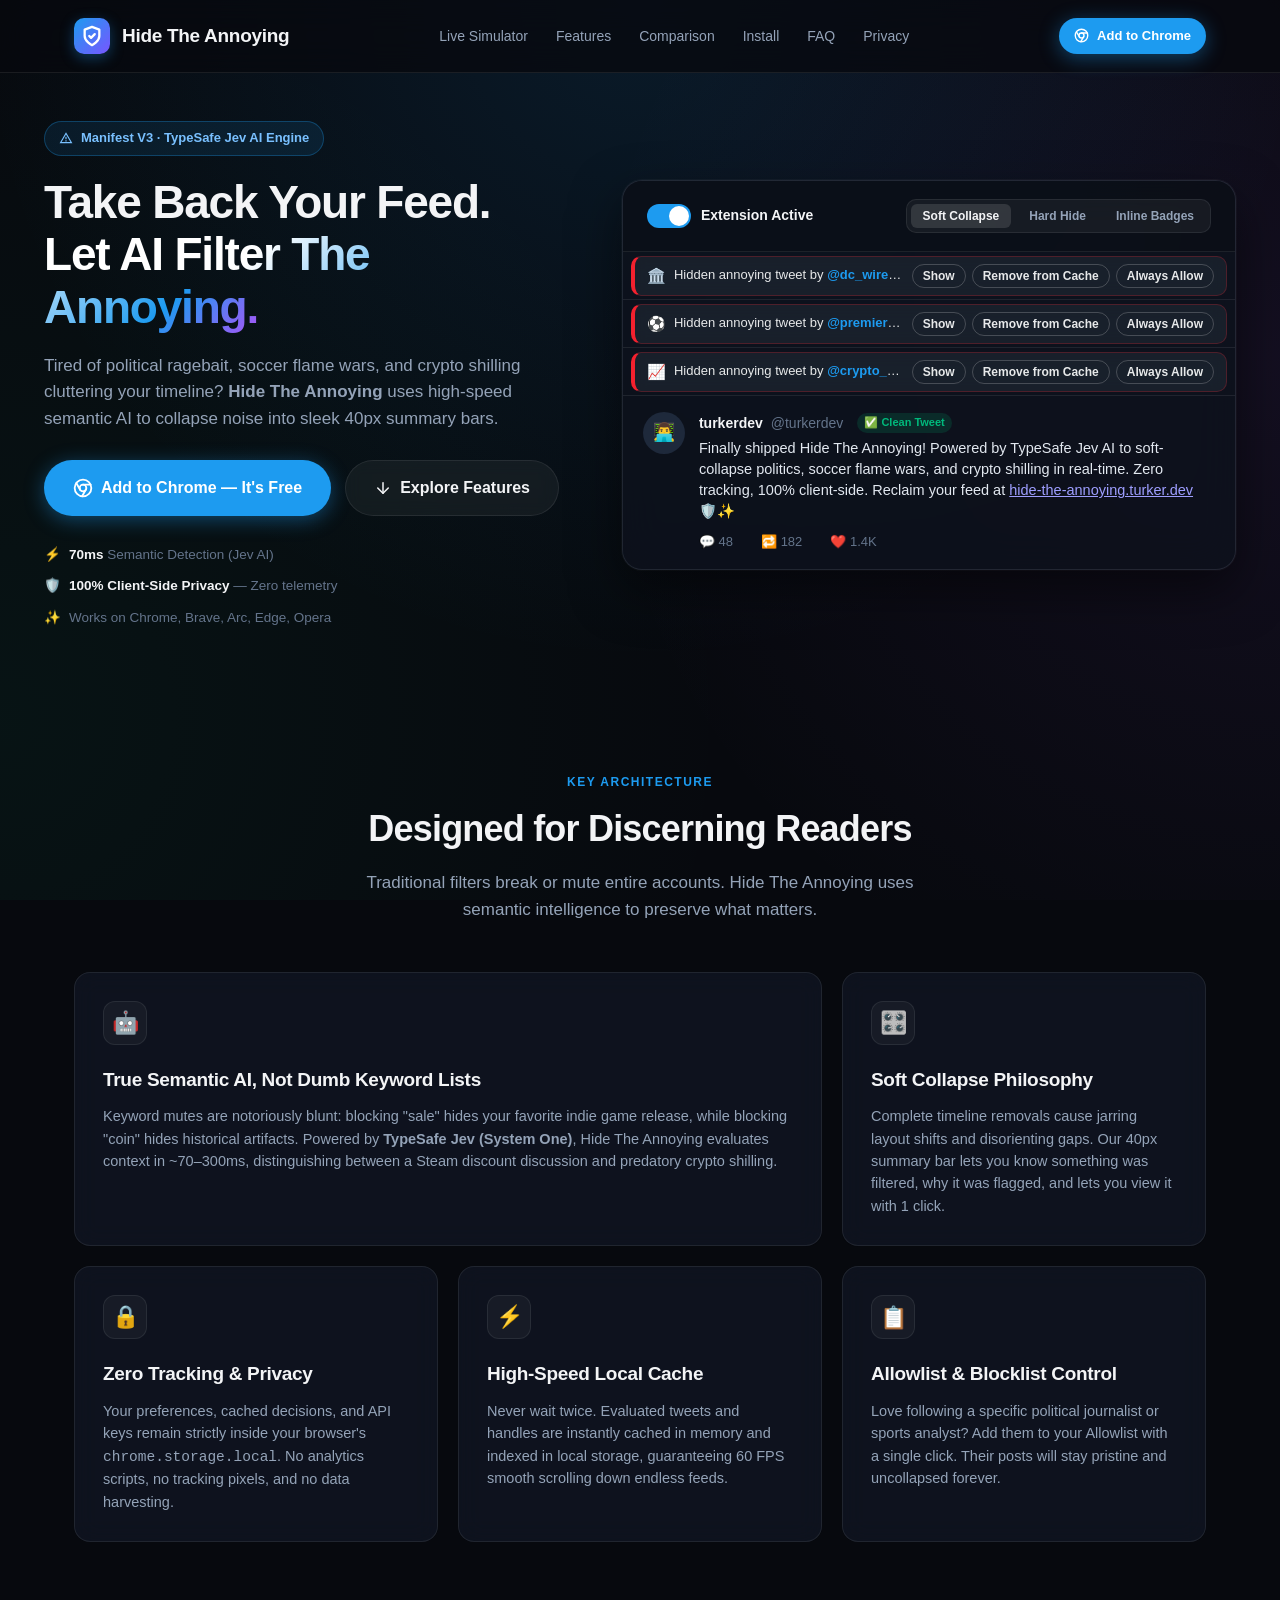
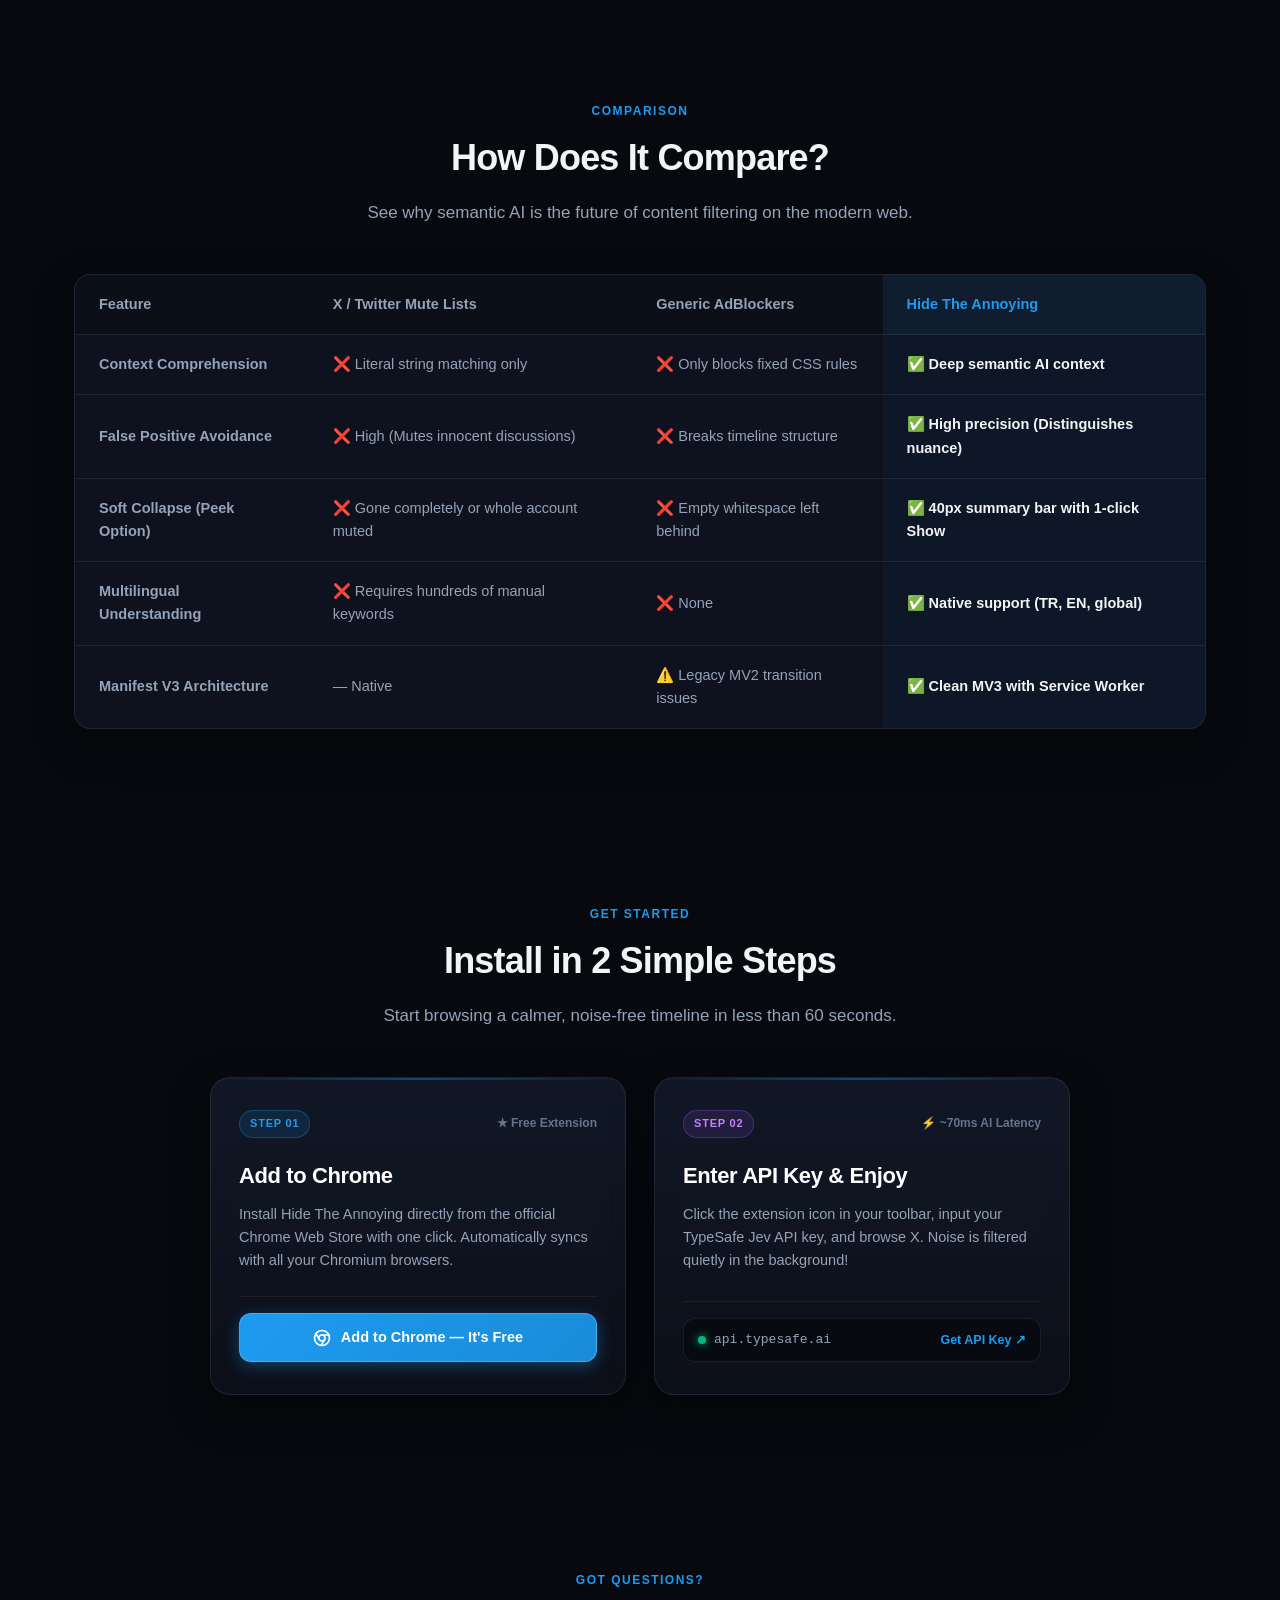
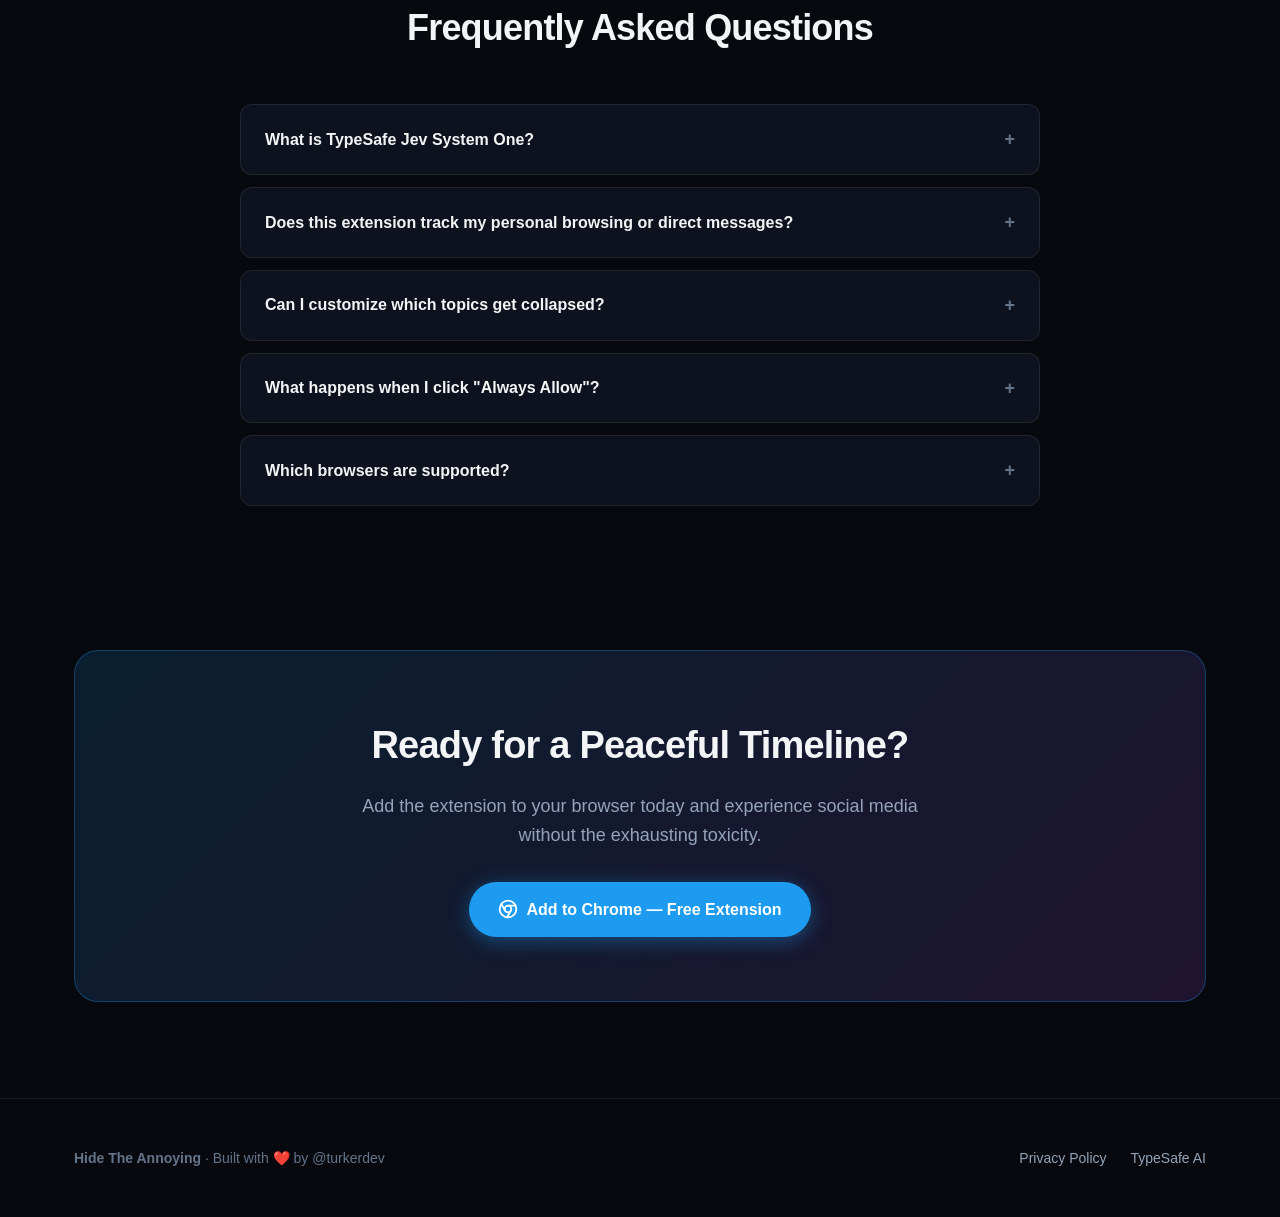
==== site/index.html @ 21d2c7d7 "Add Privacy Policy page for Hide The Annoying extension with detailed data handling practices" ====
<!DOCTYPE html>
<html lang="en">
<head>
  <meta charset="UTF-8">
  <meta name="viewport" content="width=device-width, initial-scale=1.0">
  <title>Hide The Annoying — AI-Powered Content Filter for X / Twitter</title>
  <meta name="description" content="Clean your X (Twitter) timeline from toxic politics, soccer flamewars, and crypto shilling with intelligent semantic AI. Collapses annoying tweets into sleek, non-intrusive bars.">
  <meta name="keywords" content="Twitter filter, X timeline cleaner, hide politics twitter, mute crypto twitter, hide soccer twitter, TypeSafe Jev, Chrome extension">
  
  <!-- Open Graph / Social Sharing -->
  <meta property="og:type" content="website">
  <meta property="og:url" content="https://hide-the-annoying.turker.dev/">
  <meta property="og:title" content="Hide The Annoying — Reclaim Your Timeline on X">
  <meta property="og:description" content="Intelligent semantic AI filter for X (Twitter). Soft-collapses politics, soccer arguments, and crypto spam in real-time.">
  <meta property="og:image" content="icons/icon-128.png">
  <meta name="twitter:card" content="summary">
  <meta name="twitter:title" content="Hide The Annoying — Reclaim Your Timeline on X">
  <meta name="twitter:description" content="Intelligent semantic AI filter for X (Twitter). Soft-collapses politics, soccer arguments, and crypto spam in real-time.">
  <meta name="twitter:image" content="icons/icon-128.png">
  
  <link rel="icon" type="image/png" href="icons/icon-128.png">
  <link rel="apple-touch-icon" href="icons/icon-128.png">

  <style>
    :root {
      --bg-dark: #07090e;
      --bg-card: rgba(18, 24, 38, 0.7);
      --bg-card-hover: rgba(25, 34, 52, 0.85);
      --border-subtle: rgba(255, 255, 255, 0.08);
      --border-active: rgba(29, 155, 240, 0.4);
      --text-main: #f3f4f6;
      --text-muted: #94a3b8;
      --text-dim: #64748b;
      --color-primary: #1d9bf0;
      --color-primary-glow: rgba(29, 155, 240, 0.35);
      --color-politics: #f4212e;
      --color-soccer: #00ba7c;
      --color-finance: #ffad1f;
      --color-custom: #a855f7;
      --font-stack: -apple-system, BlinkMacSystemFont, "Segoe UI", Roboto, Helvetica, Arial, sans-serif;
    }

    * {
      box-sizing: border-box;
      margin: 0;
      padding: 0;
    }

    html {
      scroll-behavior: smooth;
      scroll-padding-top: 80px;
      color-scheme: dark;
    }

    body {
      background-color: var(--bg-dark);
      background-image: 
        radial-gradient(circle at 50% 0%, rgba(29, 155, 240, 0.12) 0%, transparent 60%),
        radial-gradient(circle at 100% 40%, rgba(168, 85, 247, 0.08) 0%, transparent 50%),
        radial-gradient(circle at 0% 80%, rgba(0, 186, 124, 0.06) 0%, transparent 50%);
      background-attachment: fixed;
      color: var(--text-main);
      font-family: var(--font-stack);
      line-height: 1.6;
      -webkit-font-smoothing: antialiased;
      overflow-x: hidden;
    }

    /* Layout Containers */
    .container {
      width: 100%;
      max-width: 1180px;
      margin: 0 auto;
      padding: 0 24px;
    }

    /* Navbar */
    .navbar {
      position: sticky;
      top: 0;
      z-index: 100;
      backdrop-filter: blur(16px);
      -webkit-backdrop-filter: blur(16px);
      background: rgba(7, 9, 14, 0.75);
      border-bottom: 1px solid var(--border-subtle);
      transition: border-color 0.2s ease;
    }

    .nav-inner {
      display: flex;
      align-items: center;
      justify-content: space-between;
      height: 72px;
    }

    .brand {
      display: flex;
      align-items: center;
      gap: 12px;
      text-decoration: none;
      color: var(--text-main);
      font-weight: 700;
      font-size: 19px;
      letter-spacing: -0.3px;
    }

    .brand-icon {
      width: 36px;
      height: 36px;
      border-radius: 10px;
      background: linear-gradient(135deg, #1d9bf0, #7856ff);
      display: flex;
      align-items: center;
      justify-content: center;
      box-shadow: 0 4px 14px var(--color-primary-glow);
    }

    .brand-icon img {
      width: 24px;
      height: 24px;
      display: block;
    }

    .nav-links {
      display: flex;
      align-items: center;
      gap: 28px;
      list-style: none;
    }

    .nav-links a {
      color: var(--text-muted);
      text-decoration: none;
      font-size: 14px;
      font-weight: 500;
      transition: color 0.15s ease;
    }

    .nav-links a:hover {
      color: var(--text-main);
    }

    .nav-actions {
      display: flex;
      align-items: center;
      gap: 12px;
    }

    /* Buttons */
    .btn {
      display: inline-flex;
      align-items: center;
      justify-content: center;
      gap: 8px;
      font-size: 14px;
      font-weight: 600;
      padding: 10px 18px;
      border-radius: 9999px;
      text-decoration: none;
      cursor: pointer;
      border: 1px solid transparent;
      transition: all 0.2s cubic-bezier(0.16, 1, 0.3, 1);
      white-space: nowrap;
    }

    .btn-sm {
      padding: 7px 14px;
      font-size: 13px;
    }

    .btn-lg {
      padding: 14px 28px;
      font-size: 16px;
    }

    .btn-primary {
      background: var(--color-primary);
      color: #ffffff;
      box-shadow: 0 4px 20px rgba(29, 155, 240, 0.4);
    }

    .btn-primary:hover {
      background: #1a8cd8;
      box-shadow: 0 6px 26px rgba(29, 155, 240, 0.6);
      transform: translateY(-1px);
    }

    .btn-secondary {
      background: rgba(255, 255, 255, 0.05);
      border-color: var(--border-subtle);
      color: var(--text-main);
      backdrop-filter: blur(8px);
    }

    .btn-secondary:hover {
      background: rgba(255, 255, 255, 0.1);
      border-color: rgba(255, 255, 255, 0.2);
      transform: translateY(-1px);
    }

    /* Hero Section - Side-by-Side */
    .hero {
      padding: 48px 0 64px;
      position: relative;
    }

    .hero-container {
      max-width: 1240px;
    }

    .hero-grid {
      display: grid;
      grid-template-columns: 1fr 1.15fr;
      align-items: center;
      gap: 44px;
    }

    .hero-content {
      display: flex;
      flex-direction: column;
      align-items: flex-start;
      text-align: left;
    }

    .hero-badge {
      display: inline-flex;
      align-items: center;
      gap: 8px;
      padding: 6px 14px;
      border-radius: 9999px;
      background: rgba(29, 155, 240, 0.1);
      border: 1px solid rgba(29, 155, 240, 0.3);
      color: #79c0ff;
      font-size: 13px;
      font-weight: 600;
      margin-bottom: 20px;
      animation: pulseGlow 3s infinite alternate;
    }

    @keyframes pulseGlow {
      0% { box-shadow: 0 0 10px rgba(29, 155, 240, 0.1); }
      100% { box-shadow: 0 0 24px rgba(29, 155, 240, 0.35); }
    }

    .hero-title {
      font-size: 46px;
      line-height: 1.14;
      font-weight: 800;
      letter-spacing: -1.2px;
      margin-bottom: 20px;
      text-align: left;
    }

    .hero-title .gradient-text {
      background: linear-gradient(135deg, #ffffff 40%, #1d9bf0 80%, #a855f7 100%);
      -webkit-background-clip: text;
      -webkit-text-fill-color: transparent;
    }

    .hero-desc {
      font-size: 17px;
      color: var(--text-muted);
      margin-bottom: 28px;
      font-weight: 400;
      line-height: 1.55;
      text-align: left;
    }

    .hero-cta {
      display: flex;
      align-items: center;
      gap: 14px;
      flex-wrap: wrap;
      margin-bottom: 28px;
    }

    .hero-meta {
      display: flex;
      flex-direction: column;
      gap: 10px;
      font-size: 13.5px;
      color: var(--text-dim);
    }

    .hero-meta-item {
      display: inline-flex;
      align-items: center;
      gap: 8px;
    }

    .hero-meta-item strong {
      color: var(--text-main);
      font-weight: 600;
    }

    .hero-preview {
      width: 100%;
      min-width: 0;
    }

    .section-header {
      text-align: center;
      margin-bottom: 48px;
    }

    .section-tag {
      font-size: 12px;
      text-transform: uppercase;
      font-weight: 700;
      letter-spacing: 1.5px;
      color: var(--color-primary);
      margin-bottom: 8px;
    }

    .section-title {
      font-size: 36px;
      font-weight: 800;
      letter-spacing: -0.8px;
      margin-bottom: 12px;
    }

    .section-desc {
      font-size: 17px;
      color: var(--text-muted);
      max-width: 600px;
      margin: 0 auto;
    }

    .simulator-card {
      background: var(--bg-card);
      border: 1px solid var(--border-subtle);
      border-radius: 20px;
      backdrop-filter: blur(20px);
      -webkit-backdrop-filter: blur(20px);
      box-shadow: 0 20px 50px rgba(0, 0, 0, 0.5), 0 0 0 1px rgba(255, 255, 255, 0.04);
      overflow: hidden;
      width: 100%;
      margin: 0 auto;
    }

    .sim-toolbar {
      padding: 18px 24px;
      background: rgba(10, 14, 22, 0.8);
      border-bottom: 1px solid var(--border-subtle);
      display: flex;
      align-items: center;
      justify-content: space-between;
      flex-wrap: wrap;
      gap: 16px;
    }

    .sim-status {
      display: flex;
      align-items: center;
      gap: 12px;
    }

    .sim-toggle-wrapper {
      display: flex;
      align-items: center;
      gap: 10px;
      cursor: pointer;
      user-select: none;
    }

    .sim-switch {
      position: relative;
      width: 44px;
      height: 24px;
      background: #334155;
      border-radius: 9999px;
      transition: background 0.25s ease;
    }

    .sim-switch::after {
      content: '';
      position: absolute;
      top: 2px;
      left: 2px;
      width: 20px;
      height: 20px;
      background: white;
      border-radius: 50%;
      transition: transform 0.25s cubic-bezier(0.16, 1, 0.3, 1);
    }

    .sim-toggle-active .sim-switch {
      background: var(--color-primary);
    }

    .sim-toggle-active .sim-switch::after {
      transform: translateX(20px);
    }

    .sim-mode-select {
      display: flex;
      align-items: center;
      gap: 6px;
      background: rgba(255, 255, 255, 0.05);
      padding: 4px;
      border-radius: 10px;
      border: 1px solid var(--border-subtle);
    }

    .sim-mode-btn {
      background: transparent;
      border: none;
      color: var(--text-muted);
      padding: 5px 12px;
      border-radius: 6px;
      font-size: 12px;
      font-weight: 600;
      cursor: pointer;
      transition: all 0.15s ease;
    }

    .sim-mode-btn.active {
      background: rgba(255, 255, 255, 0.12);
      color: var(--text-main);
    }

    /* Mock Timeline Feed */
    .mock-timeline {
      padding: 0;
      background: rgba(10, 14, 22, 0.5);
    }

    .mock-tweet {
      border-bottom: 1px solid var(--border-subtle);
      transition: all 0.2s ease;
      position: relative;
    }

    .mock-tweet:last-child {
      border-bottom: none;
    }

    /* Tweet Content Style */
    .tweet-body {
      padding: 16px 20px;
      display: flex;
      gap: 14px;
      transition: opacity 0.2s ease, max-height 0.2s ease;
    }

    .tweet-avatar {
      width: 42px;
      height: 42px;
      border-radius: 50%;
      background: #1e293b;
      display: flex;
      align-items: center;
      justify-content: center;
      font-size: 18px;
      flex-shrink: 0;
    }

    .tweet-main {
      flex: 1;
      min-width: 0;
    }

    .tweet-author {
      display: flex;
      align-items: center;
      gap: 8px;
      margin-bottom: 4px;
      font-size: 14px;
    }

    .tweet-name {
      font-weight: 700;
      color: var(--text-main);
    }

    .tweet-handle {
      color: var(--text-dim);
    }

    .tweet-text {
      font-size: 14.5px;
      color: #e2e8f0;
      line-height: 1.45;
      margin-bottom: 10px;
    }

    .tweet-actions {
      display: flex;
      align-items: center;
      gap: 28px;
      font-size: 13px;
      color: var(--text-dim);
    }

    .tweet-action-item {
      display: flex;
      align-items: center;
      gap: 6px;
    }

    /* Collapsed Banner (Matches extension content.css 1:1) */
    .hta-collapsed-banner {
      display: flex;
      align-items: center !important;
      justify-content: space-between !important;
      background: rgba(30, 39, 50, 0.7) !important;
      backdrop-filter: blur(8px) !important;
      -webkit-backdrop-filter: blur(8px) !important;
      border: 1px solid rgba(244, 33, 46, 0.25) !important;
      border-left: 4px solid #f4212e !important;
      border-radius: 10px !important;
      padding: 0 12px !important;
      margin: 4px 8px !important;
      height: 40px !important;
      min-height: 40px !important;
      max-height: 40px !important;
      color: #e7e9ea !important;
      font-family: var(--font-stack) !important;
      font-size: 13px !important;
      line-height: 1.3 !important;
      box-sizing: border-box !important;
      overflow: hidden !important;
      transition: background 0.15s ease, border-color 0.15s ease !important;
    }

    .hta-collapsed-banner:hover {
      border-color: rgba(244, 33, 46, 0.5) !important;
      background: rgba(38, 49, 64, 0.8) !important;
    }

    .hta-banner-info {
      display: flex !important;
      align-items: center !important;
      gap: 8px !important;
      flex: 1 1 auto !important;
      overflow: hidden !important;
    }

    .hta-icon {
      font-size: 15px !important;
      flex-shrink: 0 !important;
    }

    .hta-text {
      overflow: hidden !important;
      text-overflow: ellipsis !important;
      white-space: nowrap !important;
    }

    .hta-handle {
      font-weight: 700 !important;
      color: #1d9bf0 !important;
    }

    .hta-category-tag {
      display: inline-flex !important;
      align-items: center !important;
      padding: 2px 7px !important;
      border-radius: 9999px !important;
      font-size: 11px !important;
      font-weight: 600 !important;
      text-transform: uppercase !important;
      letter-spacing: 0.5px !important;
      margin-left: 4px !important;
    }

    .hta-tag-politics {
      background: rgba(244, 33, 46, 0.18) !important;
      color: #f4212e !important;
      border: 1px solid rgba(244, 33, 46, 0.3) !important;
    }

    .hta-tag-soccer {
      background: rgba(0, 186, 124, 0.18) !important;
      color: #00ba7c !important;
      border: 1px solid rgba(0, 186, 124, 0.3) !important;
    }

    .hta-tag-finance {
      background: rgba(255, 173, 31, 0.18) !important;
      color: #ffad1f !important;
      border: 1px solid rgba(255, 173, 31, 0.3) !important;
    }

    .hta-banner-actions {
      display: flex !important;
      align-items: center !important;
      gap: 6px !important;
      flex-shrink: 0 !important;
      margin-left: 10px !important;
    }

    .hta-btn {
      background: transparent !important;
      border: 1px solid rgba(255, 255, 255, 0.2) !important;
      color: inherit !important;
      padding: 4px 10px !important;
      border-radius: 9999px !important;
      font-size: 12px !important;
      font-weight: 600 !important;
      cursor: pointer !important;
      transition: all 0.15s ease !important;
      outline: none !important;
    }

    .hta-btn:hover {
      background: rgba(255, 255, 255, 0.1) !important;
      border-color: rgba(255, 255, 255, 0.4) !important;
    }

    .hta-btn-cache:hover {
      color: #1d9bf0 !important;
      border-color: #1d9bf0 !important;
      background: rgba(29, 155, 240, 0.1) !important;
    }

    .hta-btn-allow:hover {
      color: #00ba7c !important;
      border-color: #00ba7c !important;
      background: rgba(0, 186, 124, 0.1) !important;
    }

    @media (max-width: 540px) {
      .hta-btn {
        padding: 3px 7px !important;
        font-size: 11px !important;
      }
    }

    /* Simulation States */
    .mock-tweet .hta-collapsed-banner {
      display: none !important;
    }

    .mock-tweet.is-collapsed {
      max-height: 48px !important;
      overflow: hidden !important;
      padding: 0 !important;
    }

    .mock-tweet.is-collapsed .hta-collapsed-banner {
      display: flex !important;
    }

    .mock-tweet.is-collapsed .tweet-body {
      display: none !important;
    }

    .mock-tweet.is-expanded {
      max-height: none !important;
      overflow: visible !important;
      padding: 0 !important;
      display: flex !important;
      flex-direction: column !important;
      align-items: stretch !important;
    }

    .mock-tweet.is-expanded .hta-collapsed-banner {
      display: flex !important;
      width: calc(100% - 40px) !important;
      margin: 12px 20px 4px 20px !important;
      flex-shrink: 0 !important;
    }

    .mock-tweet.is-expanded .tweet-body {
      display: flex !important;
      width: 100% !important;
      flex-grow: 1 !important;
    }

    .mock-tweet.is-hidden {
      display: none !important;
    }

    .mock-tweet.is-badged .hta-collapsed-banner {
      display: none !important;
    }

    .mock-tweet.is-badged .tweet-body {
      display: flex !important;
    }

    .mock-tweet.is-badged .hta-inline-badge {
      display: inline-flex !important;
    }

    /* Inline Badges */
    .hta-inline-badge {
      display: inline-flex;
      align-items: center;
      gap: 4px;
      padding: 1px 7px;
      border-radius: 9999px;
      font-size: 11px;
      font-weight: 600;
      margin-left: 6px;
      border: 1px solid transparent;
    }

    .hta-badge-politics {
      background: rgba(244, 33, 46, 0.15);
      color: #f4212e;
      border-color: rgba(244, 33, 46, 0.3);
    }

    .hta-badge-soccer {
      background: rgba(0, 186, 124, 0.15);
      color: #00ba7c;
      border-color: rgba(0, 186, 124, 0.3);
    }

    .hta-badge-finance {
      background: rgba(255, 173, 31, 0.15);
      color: #ffad1f;
      border-color: rgba(255, 173, 31, 0.3);
    }

    /* Features Grid (Bento) */
    .features {
      padding: 80px 0;
    }

    .bento-grid {
      display: grid;
      grid-template-columns: repeat(3, 1fr);
      gap: 20px;
    }

    .bento-item {
      background: var(--bg-card);
      border: 1px solid var(--border-subtle);
      border-radius: 16px;
      padding: 28px;
      backdrop-filter: blur(12px);
      transition: all 0.25s ease;
      position: relative;
      overflow: hidden;
    }

    .bento-item:hover {
      border-color: rgba(29, 155, 240, 0.3);
      transform: translateY(-2px);
      box-shadow: 0 12px 30px rgba(0, 0, 0, 0.25);
    }

    .bento-item.col-span-2 {
      grid-column: span 2;
    }

    .bento-icon {
      width: 44px;
      height: 44px;
      border-radius: 12px;
      background: rgba(255, 255, 255, 0.04);
      border: 1px solid var(--border-subtle);
      display: flex;
      align-items: center;
      justify-content: center;
      font-size: 22px;
      margin-bottom: 20px;
    }

    .bento-title {
      font-size: 19px;
      font-weight: 700;
      margin-bottom: 10px;
      letter-spacing: -0.3px;
    }

    .bento-desc {
      font-size: 14.5px;
      color: var(--text-muted);
      line-height: 1.55;
    }

    /* Comparison Table */
    .comparison-section {
      padding: 80px 0;
    }

    .comp-table-wrapper {
      background: var(--bg-card);
      border: 1px solid var(--border-subtle);
      border-radius: 16px;
      overflow: hidden;
      box-shadow: 0 16px 40px rgba(0, 0, 0, 0.25);
    }

    .comp-table {
      width: 100%;
      border-collapse: collapse;
      text-align: left;
    }

    .comp-table th, .comp-table td {
      padding: 18px 24px;
      font-size: 14.5px;
    }

    .comp-table th {
      background: rgba(10, 14, 22, 0.8);
      font-weight: 700;
      color: var(--text-muted);
      border-bottom: 1px solid var(--border-subtle);
    }

    .comp-table th.highlight-col {
      color: var(--color-primary);
      background: rgba(29, 155, 240, 0.08);
    }

    .comp-table td {
      border-bottom: 1px solid var(--border-subtle);
      color: var(--text-muted);
    }

    .comp-table tr:last-child td {
      border-bottom: none;
    }

    .comp-table td.highlight-col {
      background: rgba(29, 155, 240, 0.04);
      color: var(--text-main);
      font-weight: 600;
    }

    /* Installation Steps */
    .install-section {
      padding: 96px 0;
      position: relative;
    }

    .steps-grid {
      display: grid;
      grid-template-columns: repeat(2, 1fr);
      gap: 28px;
      max-width: 860px;
      margin: 0 auto;
    }

    .step-card {
      background: linear-gradient(180deg, rgba(22, 30, 48, 0.7) 0%, rgba(13, 17, 28, 0.85) 100%);
      border: 1px solid var(--border-subtle);
      border-radius: 20px;
      padding: 32px 28px;
      position: relative;
      display: flex;
      flex-direction: column;
      justify-content: space-between;
      backdrop-filter: blur(16px);
      -webkit-backdrop-filter: blur(16px);
      box-shadow: 0 16px 40px rgba(0, 0, 0, 0.35);
      transition: all 0.3s cubic-bezier(0.16, 1, 0.3, 1);
      overflow: hidden;
    }

    .step-card::before {
      content: '';
      position: absolute;
      top: 0;
      left: 0;
      right: 0;
      height: 2px;
      background: linear-gradient(90deg, transparent, rgba(29, 155, 240, 0.6), transparent);
      opacity: 0.6;
      transition: opacity 0.3s ease;
    }

    .step-card:hover {
      border-color: rgba(29, 155, 240, 0.35);
      transform: translateY(-3px);
      box-shadow: 0 24px 50px rgba(0, 0, 0, 0.45);
    }

    .step-card:hover::before {
      opacity: 1;
    }

    .step-header {
      display: flex;
      align-items: center;
      justify-content: space-between;
      margin-bottom: 20px;
    }

    .step-badge {
      display: inline-flex;
      align-items: center;
      gap: 6px;
      padding: 4px 10px;
      border-radius: 9999px;
      font-size: 11px;
      font-weight: 700;
      letter-spacing: 0.8px;
      text-transform: uppercase;
      background: rgba(29, 155, 240, 0.12);
      color: #1d9bf0;
      border: 1px solid rgba(29, 155, 240, 0.3);
    }

    .step-badge-alt {
      background: rgba(168, 85, 247, 0.12);
      color: #c084fc;
      border-color: rgba(168, 85, 247, 0.3);
    }

    .step-icon-badge {
      font-size: 12px;
      font-weight: 600;
      color: var(--text-dim);
      display: flex;
      align-items: center;
      gap: 6px;
    }

    .step-title {
      font-size: 22px;
      font-weight: 800;
      letter-spacing: -0.4px;
      margin-bottom: 10px;
      color: #ffffff;
    }

    .step-desc {
      font-size: 14.5px;
      color: var(--text-muted);
      line-height: 1.6;
      margin-bottom: 24px;
    }

    .step-action-box {
      margin-top: auto;
      padding-top: 16px;
      border-top: 1px solid rgba(255, 255, 255, 0.06);
    }

    .step-btn-chrome {
      width: 100%;
      background: linear-gradient(135deg, #1d9bf0, #1a8cd8);
      color: #ffffff;
      padding: 12px 18px;
      border-radius: 12px;
      font-size: 14.5px;
      font-weight: 700;
      text-decoration: none;
      display: flex;
      align-items: center;
      justify-content: center;
      gap: 10px;
      box-shadow: 0 4px 16px rgba(29, 155, 240, 0.35);
      border: 1px solid rgba(255, 255, 255, 0.2);
      transition: all 0.2s cubic-bezier(0.16, 1, 0.3, 1);
    }

    .step-btn-chrome:hover {
      background: linear-gradient(135deg, #24a4f8, #1d9bf0);
      box-shadow: 0 6px 24px rgba(29, 155, 240, 0.55);
      transform: translateY(-1px);
    }

    .step-key-box {
      display: flex;
      align-items: center;
      justify-content: space-between;
      background: rgba(0, 0, 0, 0.35);
      border: 1px solid rgba(255, 255, 255, 0.08);
      padding: 11px 14px;
      border-radius: 12px;
      font-size: 13px;
    }

    .step-key-info {
      display: flex;
      align-items: center;
      gap: 8px;
      color: #94a3b8;
      font-family: ui-monospace, SFMono-Regular, Menlo, Monaco, Consolas, monospace;
    }

    .step-dot-active {
      width: 8px;
      height: 8px;
      border-radius: 50%;
      background: #00ba7c;
      box-shadow: 0 0 8px #00ba7c;
    }

    .step-key-link {
      color: var(--color-primary);
      text-decoration: none;
      font-weight: 600;
      font-size: 12.5px;
      transition: color 0.15s ease;
      display: flex;
      align-items: center;
      gap: 4px;
    }

    .step-key-link:hover {
      color: #79c0ff;
      text-decoration: underline;
    }

    /* FAQ Section */
    .faq-section {
      padding: 80px 0;
    }

    .faq-list {
      max-width: 800px;
      margin: 0 auto;
      display: flex;
      flex-direction: column;
      gap: 12px;
    }

    .faq-item {
      background: var(--bg-card);
      border: 1px solid var(--border-subtle);
      border-radius: 12px;
      overflow: hidden;
      transition: border-color 0.2s ease;
    }

    .faq-item:hover {
      border-color: rgba(255, 255, 255, 0.15);
    }

    .faq-question {
      padding: 20px 24px;
      font-size: 16px;
      font-weight: 600;
      display: flex;
      align-items: center;
      justify-content: space-between;
      cursor: pointer;
      user-select: none;
    }

    .faq-icon {
      font-size: 18px;
      color: var(--text-dim);
      transition: transform 0.2s ease;
    }

    .faq-answer {
      padding: 0 24px 20px;
      font-size: 14.5px;
      color: var(--text-muted);
      line-height: 1.6;
      display: none;
    }

    .faq-item.active .faq-answer {
      display: block;
    }

    .faq-item.active .faq-icon {
      transform: rotate(45deg);
      color: var(--color-primary);
    }

    /* CTA Banner */
    .cta-banner {
      margin: 64px 0 96px;
      padding: 64px 32px;
      background: linear-gradient(135deg, rgba(29, 155, 240, 0.15), rgba(168, 85, 247, 0.15));
      border: 1px solid rgba(29, 155, 240, 0.3);
      border-radius: 24px;
      text-align: center;
      position: relative;
      overflow: hidden;
    }

    .cta-title {
      font-size: 38px;
      font-weight: 800;
      letter-spacing: -0.8px;
      margin-bottom: 16px;
    }

    .cta-desc {
      font-size: 18px;
      color: var(--text-muted);
      max-width: 600px;
      margin: 0 auto 32px;
    }

    /* Footer */
    .footer {
      border-top: 1px solid var(--border-subtle);
      padding: 48px 0;
      font-size: 14px;
      color: var(--text-dim);
    }

    .footer-inner {
      display: flex;
      align-items: center;
      justify-content: space-between;
      flex-wrap: wrap;
      gap: 20px;
    }

    .footer-links {
      display: flex;
      align-items: center;
      gap: 24px;
    }

    .footer-links a {
      color: var(--text-muted);
      text-decoration: none;
      transition: color 0.15s ease;
    }

    .footer-links a:hover {
      color: var(--color-primary);
    }

    /* Responsive */
    @media (max-width: 1024px) {
      .hero-grid {
        grid-template-columns: 1fr;
        gap: 40px;
      }
      .hero-content {
        align-items: center;
        text-align: center;
      }
      .hero-title, .hero-desc {
        text-align: center;
      }
      .hero-cta {
        justify-content: center;
      }
      .hero-meta {
        align-items: center;
      }
      .hero-preview {
        max-width: 640px;
        margin: 0 auto;
      }
    }

    @media (max-width: 900px) {
      .hero-title { font-size: 38px; }
      .bento-grid { grid-template-columns: 1fr; }
      .bento-item.col-span-2 { grid-column: span 1; }
      .steps-grid { grid-template-columns: 1fr; }
      .nav-links { display: none; }
    }

    @media (max-width: 640px) {
      .hero {
        padding: 32px 0 44px;
      }
      .hero-title {
        font-size: 30px;
        letter-spacing: -0.6px;
      }
      .hero-desc {
        font-size: 15px;
      }
      .hero-cta {
        flex-direction: column;
        width: 100%;
      }
      .hero-cta .btn {
        width: 100%;
        justify-content: center;
      }
      .hero-meta {
        align-items: flex-start;
      }
      .sim-toolbar {
        padding: 12px 14px;
      }
      .sim-mode-select {
        width: 100%;
        justify-content: space-between;
      }
      .sim-mode-btn {
        flex: 1;
        text-align: center;
        padding: 5px 6px;
        font-size: 11px;
      }
    }
  </style>
</head>
<body id="top">
  <!-- Anchor for top navigation and legacy #simulator links -->
  <div id="simulator" style="position: absolute; top: 0; left: 0; width: 0; height: 0; pointer-events: none;"></div>

  <!-- Navigation -->
  <header class="navbar">
    <div class="container nav-inner">
      <a href="#" class="brand">
        <div class="brand-icon">
          <svg width="22" height="22" viewBox="0 0 24 24" fill="none" stroke="white" stroke-width="2.5" stroke-linecap="round" stroke-linejoin="round">
            <path d="M12 22s8-4 8-10V5l-8-3-8 3v7c0 6 8 10 8 10z"/>
            <path d="m9 12 2 2 4-4"/>
          </svg>
        </div>
        <span>Hide The Annoying</span>
      </a>

      <nav>
        <ul class="nav-links">
          <li><a href="#simulator">Live Simulator</a></li>
          <li><a href="#features">Features</a></li>
          <li><a href="#comparison">Comparison</a></li>
          <li><a href="#install">Install</a></li>
          <li><a href="#faq">FAQ</a></li>
          <li><a href="privacy.html">Privacy</a></li>
        </ul>
      </nav>

      <div class="nav-actions">
        <a href="https://chromewebstore.google.com/detail/hide-the-annoying" target="_blank" rel="noopener" class="btn btn-primary btn-sm">
          <svg width="15" height="15" viewBox="0 0 24 24" fill="none" stroke="currentColor" stroke-width="2.2" stroke-linecap="round" stroke-linejoin="round">
            <circle cx="12" cy="12" r="10"/>
            <circle cx="12" cy="12" r="4"/>
            <line x1="21.17" y1="8" x2="12" y2="8"/>
            <line x1="3.95" y1="6.06" x2="8.54" y2="14"/>
            <line x1="10.88" y1="21.94" x2="15.46" y2="14"/>
          </svg>
          Add to Chrome
        </a>
      </div>
    </div>
  </header>

  <!-- Hero Section with Side-by-Side CTA and Interactive Simulator -->
  <section class="hero">
    <div class="container hero-container">
      <div class="hero-grid">

        <!-- Left Column: Value Proposition & CTA -->
        <div class="hero-content">
          <div class="hero-badge">
            <svg width="14" height="14" viewBox="0 0 24 24" fill="currentColor">
              <path d="M12 2L1 21h22L12 2zm0 3.99L19.53 19H4.47L12 5.99zM11 16h2v2h-2zm0-6h2v4h-2z"/>
            </svg>
            <span>Manifest V3 · TypeSafe Jev AI Engine</span>
          </div>

          <h1 class="hero-title">
            Take Back Your Feed.<br>
            <span class="gradient-text">Let AI Filter The Annoying.</span>
          </h1>

          <p class="hero-desc">
            Tired of political ragebait, soccer flame wars, and crypto shilling cluttering your timeline?
            <strong>Hide The Annoying</strong> uses high-speed semantic AI to collapse noise into sleek 40px summary bars.
          </p>

          <div class="hero-cta">
            <a href="https://chromewebstore.google.com/detail/hide-the-annoying" target="_blank" rel="noopener" class="btn btn-primary btn-lg">
              <svg width="20" height="20" viewBox="0 0 24 24" fill="none" stroke="currentColor" stroke-width="2.2" stroke-linecap="round" stroke-linejoin="round">
                <circle cx="12" cy="12" r="10"/>
                <circle cx="12" cy="12" r="4"/>
                <line x1="21.17" y1="8" x2="12" y2="8"/>
                <line x1="3.95" y1="6.06" x2="8.54" y2="14"/>
                <line x1="10.88" y1="21.94" x2="15.46" y2="14"/>
              </svg>
              Add to Chrome — It's Free
            </a>
            <a href="#features" class="btn btn-secondary btn-lg">
              <svg width="18" height="18" viewBox="0 0 24 24" fill="none" stroke="currentColor" stroke-width="2" stroke-linecap="round" stroke-linejoin="round">
                <line x1="12" y1="5" x2="12" y2="19"/>
                <polyline points="19 12 12 19 5 12"/>
              </svg>
              Explore Features
            </a>
          </div>

          <div class="hero-meta">
            <div class="hero-meta-item">
              <span>⚡</span>
              <span><strong>70ms</strong> Semantic Detection (Jev AI)</span>
            </div>
            <div class="hero-meta-item">
              <span>🛡️</span>
              <span><strong>100% Client-Side Privacy</strong> — Zero telemetry</span>
            </div>
            <div class="hero-meta-item">
              <span>✨</span>
              <span>Works on Chrome, Brave, Arc, Edge, Opera</span>
            </div>
          </div>
        </div>

        <!-- Right Column: Interactive Live Simulator -->
        <div class="hero-preview">
          <div class="simulator-card">
        <!-- Simulator Controls -->
        <div class="sim-toolbar">
          <div class="sim-status">
            <div class="sim-toggle-wrapper sim-toggle-active" id="simMasterToggle" title="Toggle Extension Filter">
              <div class="sim-switch"></div>
              <span style="font-weight: 700; font-size: 14px;" id="simStatusText">Extension Active</span>
            </div>
          </div>

          <div class="sim-mode-select">
            <button class="sim-mode-btn active" data-mode="collapse">Soft Collapse</button>
            <button class="sim-mode-btn" data-mode="hide">Hard Hide</button>
            <button class="sim-mode-btn" data-mode="badge">Inline Badges</button>
          </div>
        </div>

        <!-- Simulated Twitter Feed -->
        <div class="mock-timeline" id="mockTimeline">

          <!-- Post 1: Politics / Ragebait -->
          <div class="mock-tweet is-collapsed" data-category="politics" id="tweet-1">
            <div class="hta-collapsed-banner">
              <div class="hta-banner-info">
                <span class="hta-icon">🏛️</span>
                <div class="hta-text">
                  <span>Hidden annoying tweet by <span class="hta-handle">@dc_wire_report</span></span>
                  <span class="hta-category-tag hta-tag-politics">Politics / Ragebait</span>
                </div>
              </div>
              <div class="hta-banner-actions">
                <button class="hta-btn hta-btn-toggle" onclick="toggleTweetView('tweet-1')">Show</button>
                <button class="hta-btn hta-btn-cache" onclick="removeUserFromCache('dc_wire_report', 'tweet-1')">Remove from Cache</button>
                <button class="hta-btn hta-btn-allow" onclick="allowUser('dc_wire_report', 'tweet-1')">Always Allow</button>
              </div>
            </div>

            <div class="tweet-body">
              <div class="tweet-avatar">🏛️</div>
              <div class="tweet-main">
                <div class="tweet-author">
                  <span class="tweet-name">Capitol Wire</span>
                  <span class="tweet-handle">@dc_wire_report</span>
                  <span class="hta-inline-badge hta-badge-politics" style="display:none;">🏛️ Politics</span>
                </div>
                <div class="tweet-text">
                  BREAKING: The opposing party just voted down the new infrastructure budget. Absolute betrayal of working families and rampant corruption in congress! RT to expose them! #Politics #Congress
                </div>
                <div class="tweet-actions">
                  <span class="tweet-action-item">💬 412</span>
                  <span class="tweet-action-item">🔁 1.2K</span>
                  <span class="tweet-action-item">❤️ 8.4K</span>
                </div>
              </div>
            </div>
          </div>

          <!-- Post 2: Soccer / Sports Drama -->
          <div class="mock-tweet is-collapsed" data-category="soccer" id="tweet-2">
            <div class="hta-collapsed-banner">
              <div class="hta-banner-info">
                <span class="hta-icon">⚽</span>
                <div class="hta-text">
                  <span>Hidden annoying tweet by <span class="hta-handle">@premier_rants</span></span>
                  <span class="hta-category-tag hta-tag-soccer">Football / Soccer</span>
                </div>
              </div>
              <div class="hta-banner-actions">
                <button class="hta-btn hta-btn-toggle" onclick="toggleTweetView('tweet-2')">Show</button>
                <button class="hta-btn hta-btn-cache" onclick="removeUserFromCache('premier_rants', 'tweet-2')">Remove from Cache</button>
                <button class="hta-btn hta-btn-allow" onclick="allowUser('premier_rants', 'tweet-2')">Always Allow</button>
              </div>
            </div>

            <div class="tweet-body">
              <div class="tweet-avatar">⚽</div>
              <div class="tweet-main">
                <div class="tweet-author">
                  <span class="tweet-name">Matchday Rants</span>
                  <span class="tweet-handle">@premier_rants</span>
                  <span class="hta-inline-badge hta-badge-soccer" style="display:none;">⚽ Football</span>
                </div>
                <div class="tweet-text">
                  The referee has completely ROBBED us in stoppage time! Clear penalty denied, VAR is completely useless, worst officiating in football history. Sack the referee! #RefOut #VAR #PremierLeague
                </div>
                <div class="tweet-actions">
                  <span class="tweet-action-item">💬 890</span>
                  <span class="tweet-action-item">🔁 2.3K</span>
                  <span class="tweet-action-item">❤️ 12K</span>
                </div>
              </div>
            </div>
          </div>

          <!-- Post 3: Crypto / Financial Shilling -->
          <div class="mock-tweet is-collapsed" data-category="finance" id="tweet-3">
            <div class="hta-collapsed-banner">
              <div class="hta-banner-info">
                <span class="hta-icon">📈</span>
                <div class="hta-text">
                  <span>Hidden annoying tweet by <span class="hta-handle">@crypto_whale_99</span></span>
                  <span class="hta-category-tag hta-tag-finance">Finance / Crypto</span>
                </div>
              </div>
              <div class="hta-banner-actions">
                <button class="hta-btn hta-btn-toggle" onclick="toggleTweetView('tweet-3')">Show</button>
                <button class="hta-btn hta-btn-cache" onclick="removeUserFromCache('crypto_whale_99', 'tweet-3')">Remove from Cache</button>
                <button class="hta-btn hta-btn-allow" onclick="allowUser('crypto_whale_99', 'tweet-3')">Always Allow</button>
              </div>
            </div>

            <div class="tweet-body">
              <div class="tweet-avatar">🚀</div>
              <div class="tweet-main">
                <div class="tweet-author">
                  <span class="tweet-name">Crypto Moon Signals</span>
                  <span class="tweet-handle">@crypto_whale_99</span>
                  <span class="hta-inline-badge hta-badge-finance" style="display:none;">📈 Finance</span>
                </div>
                <div class="tweet-text">
                  🚨 1000x GEM ALERT! $PEPE2 is breaking out! Tier-1 CEX listing imminent. Drop your wallet below for private round allocation! 💰🚀 #Bitcoin
                </div>
                <div class="tweet-actions">
                  <span class="tweet-action-item">💬 1.5K</span>
                  <span class="tweet-action-item">🔁 3.8K</span>
                  <span class="tweet-action-item">❤️ 9.1K</span>
                </div>
              </div>
            </div>
          </div>

          <!-- Post 4: Clean / Permitted Tweet -->
          <div class="mock-tweet" id="tweet-4">
            <div class="tweet-body">
              <div class="tweet-avatar">👨‍💻</div>
              <div class="tweet-main">
                <div class="tweet-author">
                  <span class="tweet-name">turkerdev</span>
                  <span class="tweet-handle">@turkerdev</span>
                  <span style="font-size: 11px; background: rgba(0, 186, 124, 0.15); color: #00ba7c; padding: 1px 7px; border-radius: 9999px; margin-left: 6px; font-weight: 600;">✅ Clean Tweet</span>
                </div>
                <div class="tweet-text">
                  Finally shipped Hide The Annoying! Powered by TypeSafe Jev AI to soft-collapse politics, soccer flame wars, and crypto shilling in real-time. Zero tracking, 100% client-side. Reclaim your feed at <a href="https://hide-the-annoying.turker.dev" target="_blank" rel="noopener">hide-the-annoying.turker.dev</a> 🛡️✨
                </div>
                <div class="tweet-actions">
                  <span class="tweet-action-item">💬 48</span>
                  <span class="tweet-action-item">🔁 182</span>
                  <span class="tweet-action-item">❤️ 1.4K</span>
                </div>
              </div>
            </div>
          </div>

          </div>
        </div>
      </div>
    </div>
  </div>
</section>

  <!-- Bento Features Section -->
  <section class="features" id="features">
    <div class="container">
      <div class="section-header">
        <div class="section-tag">Key Architecture</div>
        <h2 class="section-title">Designed for Discerning Readers</h2>
        <p class="section-desc">Traditional filters break or mute entire accounts. Hide The Annoying uses semantic intelligence to preserve what matters.</p>
      </div>

      <div class="bento-grid">
        <!-- Card 1 -->
        <div class="bento-item col-span-2">
          <div class="bento-icon">🤖</div>
          <h3 class="bento-title">True Semantic AI, Not Dumb Keyword Lists</h3>
          <p class="bento-desc">
            Keyword mutes are notoriously blunt: blocking "sale" hides your favorite indie game release, while blocking "coin" hides historical artifacts.
            Powered by <strong>TypeSafe Jev (System One)</strong>, Hide The Annoying evaluates context in ~70–300ms, distinguishing between a Steam discount discussion and predatory crypto shilling.
          </p>
        </div>

        <!-- Card 2 -->
        <div class="bento-item">
          <div class="bento-icon">🎛️</div>
          <h3 class="bento-title">Soft Collapse Philosophy</h3>
          <p class="bento-desc">
            Complete timeline removals cause jarring layout shifts and disorienting gaps. Our 40px summary bar lets you know something was filtered, why it was flagged, and lets you view it with 1 click.
          </p>
        </div>

        <!-- Card 3 -->
        <div class="bento-item">
          <div class="bento-icon">🔒</div>
          <h3 class="bento-title">Zero Tracking & Privacy</h3>
          <p class="bento-desc">
            Your preferences, cached decisions, and API keys remain strictly inside your browser's <code>chrome.storage.local</code>. No analytics scripts, no tracking pixels, and no data harvesting.
          </p>
        </div>

        <!-- Card 4 -->
        <div class="bento-item">
          <div class="bento-icon">⚡</div>
          <h3 class="bento-title">High-Speed Local Cache</h3>
          <p class="bento-desc">
            Never wait twice. Evaluated tweets and handles are instantly cached in memory and indexed in local storage, guaranteeing 60 FPS smooth scrolling down endless feeds.
          </p>
        </div>

        <!-- Card 5 -->
        <div class="bento-item">
          <div class="bento-icon">📋</div>
          <h3 class="bento-title">Allowlist & Blocklist Control</h3>
          <p class="bento-desc">
            Love following a specific political journalist or sports analyst? Add them to your Allowlist with a single click. Their posts will stay pristine and uncollapsed forever.
          </p>
        </div>
      </div>
    </div>
  </section>

  <!-- Comparison Section -->
  <section class="comparison-section" id="comparison">
    <div class="container">
      <div class="section-header">
        <div class="section-tag">Comparison</div>
        <h2 class="section-title">How Does It Compare?</h2>
        <p class="section-desc">See why semantic AI is the future of content filtering on the modern web.</p>
      </div>

      <div class="comp-table-wrapper">
        <table class="comp-table">
          <thead>
            <tr>
              <th>Feature</th>
              <th>X / Twitter Mute Lists</th>
              <th>Generic AdBlockers</th>
              <th class="highlight-col">Hide The Annoying</th>
            </tr>
          </thead>
          <tbody>
            <tr>
              <td><strong>Context Comprehension</strong></td>
              <td>❌ Literal string matching only</td>
              <td>❌ Only blocks fixed CSS rules</td>
              <td class="highlight-col">✅ Deep semantic AI context</td>
            </tr>
            <tr>
              <td><strong>False Positive Avoidance</strong></td>
              <td>❌ High (Mutes innocent discussions)</td>
              <td>❌ Breaks timeline structure</td>
              <td class="highlight-col">✅ High precision (Distinguishes nuance)</td>
            </tr>
            <tr>
              <td><strong>Soft Collapse (Peek Option)</strong></td>
              <td>❌ Gone completely or whole account muted</td>
              <td>❌ Empty whitespace left behind</td>
              <td class="highlight-col">✅ 40px summary bar with 1-click Show</td>
            </tr>
            <tr>
              <td><strong>Multilingual Understanding</strong></td>
              <td>❌ Requires hundreds of manual keywords</td>
              <td>❌ None</td>
              <td class="highlight-col">✅ Native support (TR, EN, global)</td>
            </tr>
            <tr>
              <td><strong>Manifest V3 Architecture</strong></td>
              <td>— Native</td>
              <td>⚠️ Legacy MV2 transition issues</td>
              <td class="highlight-col">✅ Clean MV3 with Service Worker</td>
            </tr>
          </tbody>
        </table>
      </div>
    </div>
  </section>

  <!-- Installation Steps -->
  <section class="install-section" id="install">
    <div class="container">
      <div class="section-header">
        <div class="section-tag">Get Started</div>
        <h2 class="section-title">Install in 2 Simple Steps</h2>
        <p class="section-desc">Start browsing a calmer, noise-free timeline in less than 60 seconds.</p>
      </div>

      <div class="steps-grid">
        <!-- Step 1 -->
        <div class="step-card">
          <div>
            <div class="step-header">
              <span class="step-badge">Step 01</span>
              <span class="step-icon-badge">★ Free Extension</span>
            </div>
            <h3 class="step-title">Add to Chrome</h3>
            <p class="step-desc">
              Install Hide The Annoying directly from the official Chrome Web Store with one click. Automatically syncs with all your Chromium browsers.
            </p>
          </div>
          <div class="step-action-box">
            <a href="https://chromewebstore.google.com/detail/hide-the-annoying" target="_blank" rel="noopener" class="step-btn-chrome">
              <svg width="18" height="18" viewBox="0 0 24 24" fill="none" stroke="currentColor" stroke-width="2.2" stroke-linecap="round" stroke-linejoin="round">
                <circle cx="12" cy="12" r="10"/>
                <circle cx="12" cy="12" r="4"/>
                <line x1="21.17" y1="8" x2="12" y2="8"/>
                <line x1="3.95" y1="6.06" x2="8.54" y2="14"/>
                <line x1="10.88" y1="21.94" x2="15.46" y2="14"/>
              </svg>
              <span>Add to Chrome — It's Free</span>
            </a>
          </div>
        </div>

        <!-- Step 2 -->
        <div class="step-card">
          <div>
            <div class="step-header">
              <span class="step-badge step-badge-alt">Step 02</span>
              <span class="step-icon-badge">⚡ ~70ms AI Latency</span>
            </div>
            <h3 class="step-title">Enter API Key & Enjoy</h3>
            <p class="step-desc">
              Click the extension icon in your toolbar, input your TypeSafe Jev API key, and browse X. Noise is filtered quietly in the background!
            </p>
          </div>
          <div class="step-action-box">
            <div class="step-key-box">
              <div class="step-key-info">
                <span class="step-dot-active"></span>
                <span>api.typesafe.ai</span>
              </div>
              <a href="https://typesafe.ai" target="_blank" rel="noopener" class="step-key-link">Get API Key ↗</a>
            </div>
          </div>
        </div>
      </div>
    </div>
  </section>

  <!-- FAQ Section -->
  <section class="faq-section" id="faq">
    <div class="container">
      <div class="section-header">
        <div class="section-tag">Got Questions?</div>
        <h2 class="section-title">Frequently Asked Questions</h2>
      </div>

      <div class="faq-list">
        <div class="faq-item">
          <div class="faq-question" onclick="toggleFaq(this)">
            <span>What is TypeSafe Jev System One?</span>
            <span class="faq-icon">+</span>
          </div>
          <div class="faq-answer">
            TypeSafe Jev is a specialized, calibrated decision model designed for ultra-low latency classification (~70–300ms). Unlike massive 70B parameter chat models, System One delivers swift, deterministic, structured choices ideal for real-time web extension workloads.
          </div>
        </div>

        <div class="faq-item">
          <div class="faq-question" onclick="toggleFaq(this)">
            <span>Does this extension track my personal browsing or direct messages?</span>
            <span class="faq-icon">+</span>
          </div>
          <div class="faq-answer">
            No. The extension only evaluates publicly visible tweet text on <code>x.com</code> and <code>twitter.com</code> timelines. It does not access private messages, cookies, passwords, or personal history. Please review our <a href="privacy.html" style="color: var(--color-primary); text-decoration: underline;">Privacy Policy</a> for full disclosures.
          </div>
        </div>

        <div class="faq-item">
          <div class="faq-question" onclick="toggleFaq(this)">
            <span>Can I customize which topics get collapsed?</span>
            <span class="faq-icon">+</span>
          </div>
          <div class="faq-answer">
            Yes! In the extension popup or options dashboard, you can individually toggle Politics & Ragebait, Soccer/Football, or Finance & Crypto. You can also define custom keywords and block specific topics according to your own taste.
          </div>
        </div>

        <div class="faq-item">
          <div class="faq-question" onclick="toggleFaq(this)">
            <span>What happens when I click "Always Allow"?</span>
            <span class="faq-icon">+</span>
          </div>
          <div class="faq-answer">
            Clicking "Always Allow" adds that account handle to your personal Allowlist. The extension immediately unhides their tweets across the page and will never filter them again, regardless of what topics they discuss.
          </div>
        </div>

        <div class="faq-item">
          <div class="faq-question" onclick="toggleFaq(this)">
            <span>Which browsers are supported?</span>
            <span class="faq-icon">+</span>
          </div>
          <div class="faq-answer">
            Hide The Annoying is built according to standard Manifest V3 specifications and works seamlessly on Google Chrome, Brave, Arc, Microsoft Edge, Opera, and any other Chromium-based browser.
          </div>
        </div>
      </div>
    </div>
  </section>

  <!-- CTA Banner -->
  <section class="container">
    <div class="cta-banner">
      <h2 class="cta-title">Ready for a Peaceful Timeline?</h2>
      <p class="cta-desc">Add the extension to your browser today and experience social media without the exhausting toxicity.</p>
      <a href="https://chromewebstore.google.com/detail/hide-the-annoying" target="_blank" rel="noopener" class="btn btn-primary btn-lg">
        <svg width="20" height="20" viewBox="0 0 24 24" fill="none" stroke="currentColor" stroke-width="2.2" stroke-linecap="round" stroke-linejoin="round">
          <circle cx="12" cy="12" r="10"/>
          <circle cx="12" cy="12" r="4"/>
          <line x1="21.17" y1="8" x2="12" y2="8"/>
          <line x1="3.95" y1="6.06" x2="8.54" y2="14"/>
          <line x1="10.88" y1="21.94" x2="15.46" y2="14"/>
        </svg>
        Add to Chrome — Free Extension
      </a>
    </div>
  </section>

  <!-- Footer -->
  <footer class="footer">
    <div class="container footer-inner">
      <div>
        <p><strong>Hide The Annoying</strong> · Built with ❤️ by @turkerdev</p>
      </div>

      <div class="footer-links">
        <a href="privacy.html">Privacy Policy</a>
        <a href="https://typesafe.ai" target="_blank" rel="noopener">TypeSafe AI</a>
      </div>
    </div>
  </footer>

  <!-- Interactive Demo Logic -->
  <script>
    let isExtensionActive = true;
    let currentMode = 'collapse'; // 'collapse' | 'hide' | 'badge'
    const allowedUsers = new Set();

    // Toggle master extension power in simulator
    const masterToggle = document.getElementById('simMasterToggle');
    const statusText = document.getElementById('simStatusText');

    masterToggle.addEventListener('click', () => {
      isExtensionActive = !isExtensionActive;
      if (isExtensionActive) {
        masterToggle.classList.add('sim-toggle-active');
        statusText.textContent = 'Extension Active';
      } else {
        masterToggle.classList.remove('sim-toggle-active');
        statusText.textContent = 'Extension Paused';
      }
      applySimulatorState();
    });

    // Switch filtering modes in simulator
    const modeButtons = document.querySelectorAll('.sim-mode-btn');
    modeButtons.forEach(btn => {
      btn.addEventListener('click', () => {
        modeButtons.forEach(b => b.classList.remove('active'));
        btn.classList.add('active');
        currentMode = btn.dataset.mode;
        applySimulatorState();
      });
    });

    function applySimulatorState() {
      const tweets = document.querySelectorAll('.mock-tweet[data-category]');
      tweets.forEach(tweet => {
        const handle = tweet.querySelector('.hta-handle')?.textContent.replace('@', '');
        const isAllowed = handle && allowedUsers.has(handle);
        const toggleBtn = tweet.querySelector('.hta-btn-toggle');

        // Reset all simulation classes first
        tweet.classList.remove('is-collapsed', 'is-hidden', 'is-badged', 'is-expanded');
        if (toggleBtn) toggleBtn.textContent = 'Show';

        // When Extension is PAUSED or user is allowed:
        // Everything renders 100% normal and unfiltered!
        if (!isExtensionActive || isAllowed) {
          return;
        }

        // When Extension is ACTIVE:
        if (currentMode === 'collapse') {
          tweet.classList.add('is-collapsed');
        } else if (currentMode === 'hide') {
          tweet.classList.add('is-hidden');
        } else if (currentMode === 'badge') {
          tweet.classList.add('is-badged');
        }
      });
    }

    // Toggle individual tweet view (Show / Hide)
    function toggleTweetView(tweetId) {
      const tweet = document.getElementById(tweetId);
      if (!tweet) return;
      const toggleBtn = tweet.querySelector('.hta-btn-toggle');

      if (tweet.classList.contains('is-collapsed')) {
        tweet.classList.remove('is-collapsed');
        tweet.classList.add('is-expanded');
        if (toggleBtn) toggleBtn.textContent = 'Hide';
      } else if (tweet.classList.contains('is-expanded')) {
        tweet.classList.remove('is-expanded');
        tweet.classList.add('is-collapsed');
        if (toggleBtn) toggleBtn.textContent = 'Show';
      }
    }

    // Allow user permanently in simulator
    function allowUser(handle, tweetId) {
      allowedUsers.add(handle);
      const tweet = document.getElementById(tweetId);
      if (tweet) {
        const allowBtn = tweet.querySelector('.hta-btn-allow');
        if (allowBtn) {
          allowBtn.textContent = 'Allowed';
          allowBtn.disabled = true;
        }
        setTimeout(() => {
          tweet.classList.remove('is-collapsed', 'is-hidden', 'is-badged', 'is-expanded');
        }, 300);
      }
    }

    // Remove user / decision from cache (unhide false detection without whitelisting)
    function removeUserFromCache(handle, tweetId) {
      const tweet = document.getElementById(tweetId);
      if (tweet) {
        const cacheBtn = tweet.querySelector('.hta-btn-cache');
        if (cacheBtn) {
          cacheBtn.textContent = 'Cleared ✓';
          cacheBtn.disabled = true;
        }
        setTimeout(() => {
          tweet.classList.remove('is-collapsed', 'is-hidden', 'is-badged', 'is-expanded');
        }, 300);
      }
    }

    // FAQ Accordion
    function toggleFaq(element) {
      const item = element.parentElement;
      const isActive = item.classList.contains('active');
      document.querySelectorAll('.faq-item').forEach(i => i.classList.remove('active'));
      if (!isActive) {
        item.classList.add('active');
      }
    }

    // Copy helper
    function copyToClipboard(text, btn) {
      navigator.clipboard.writeText(text).then(() => {
        const originalText = btn.textContent;
        btn.textContent = 'Copied!';
        btn.style.color = '#00ba7c';
        setTimeout(() => {
          btn.textContent = originalText;
          btn.style.color = '';
        }, 1800);
      });
    }

    // Ensure the website starts at the very top on load or refresh
    if ('scrollRestoration' in history) {
      history.scrollRestoration = 'manual';
    }
    window.addEventListener('DOMContentLoaded', () => {
      if (!window.location.hash || window.location.hash === '#simulator' || window.location.hash === '#top' || window.location.hash === '#') {
        window.scrollTo(0, 0);
      }
    });
  </script>
</body>
</html>
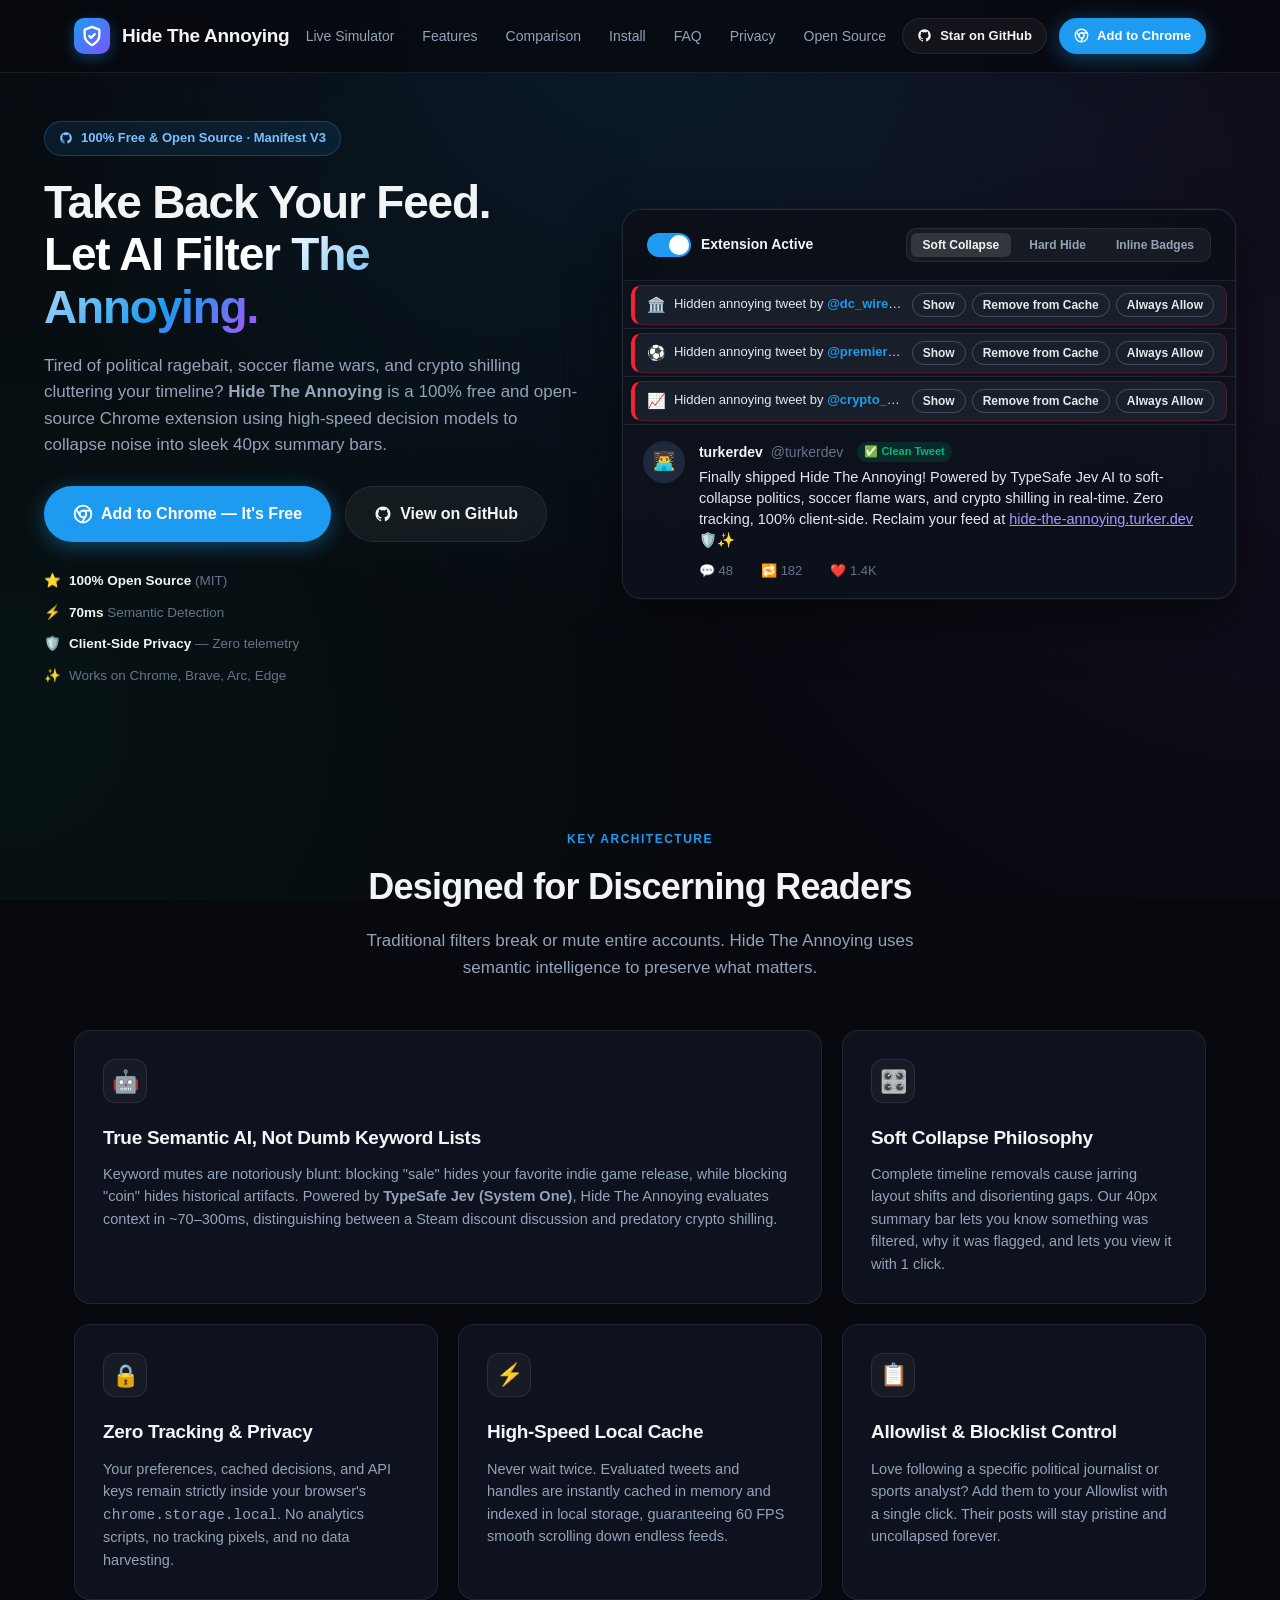
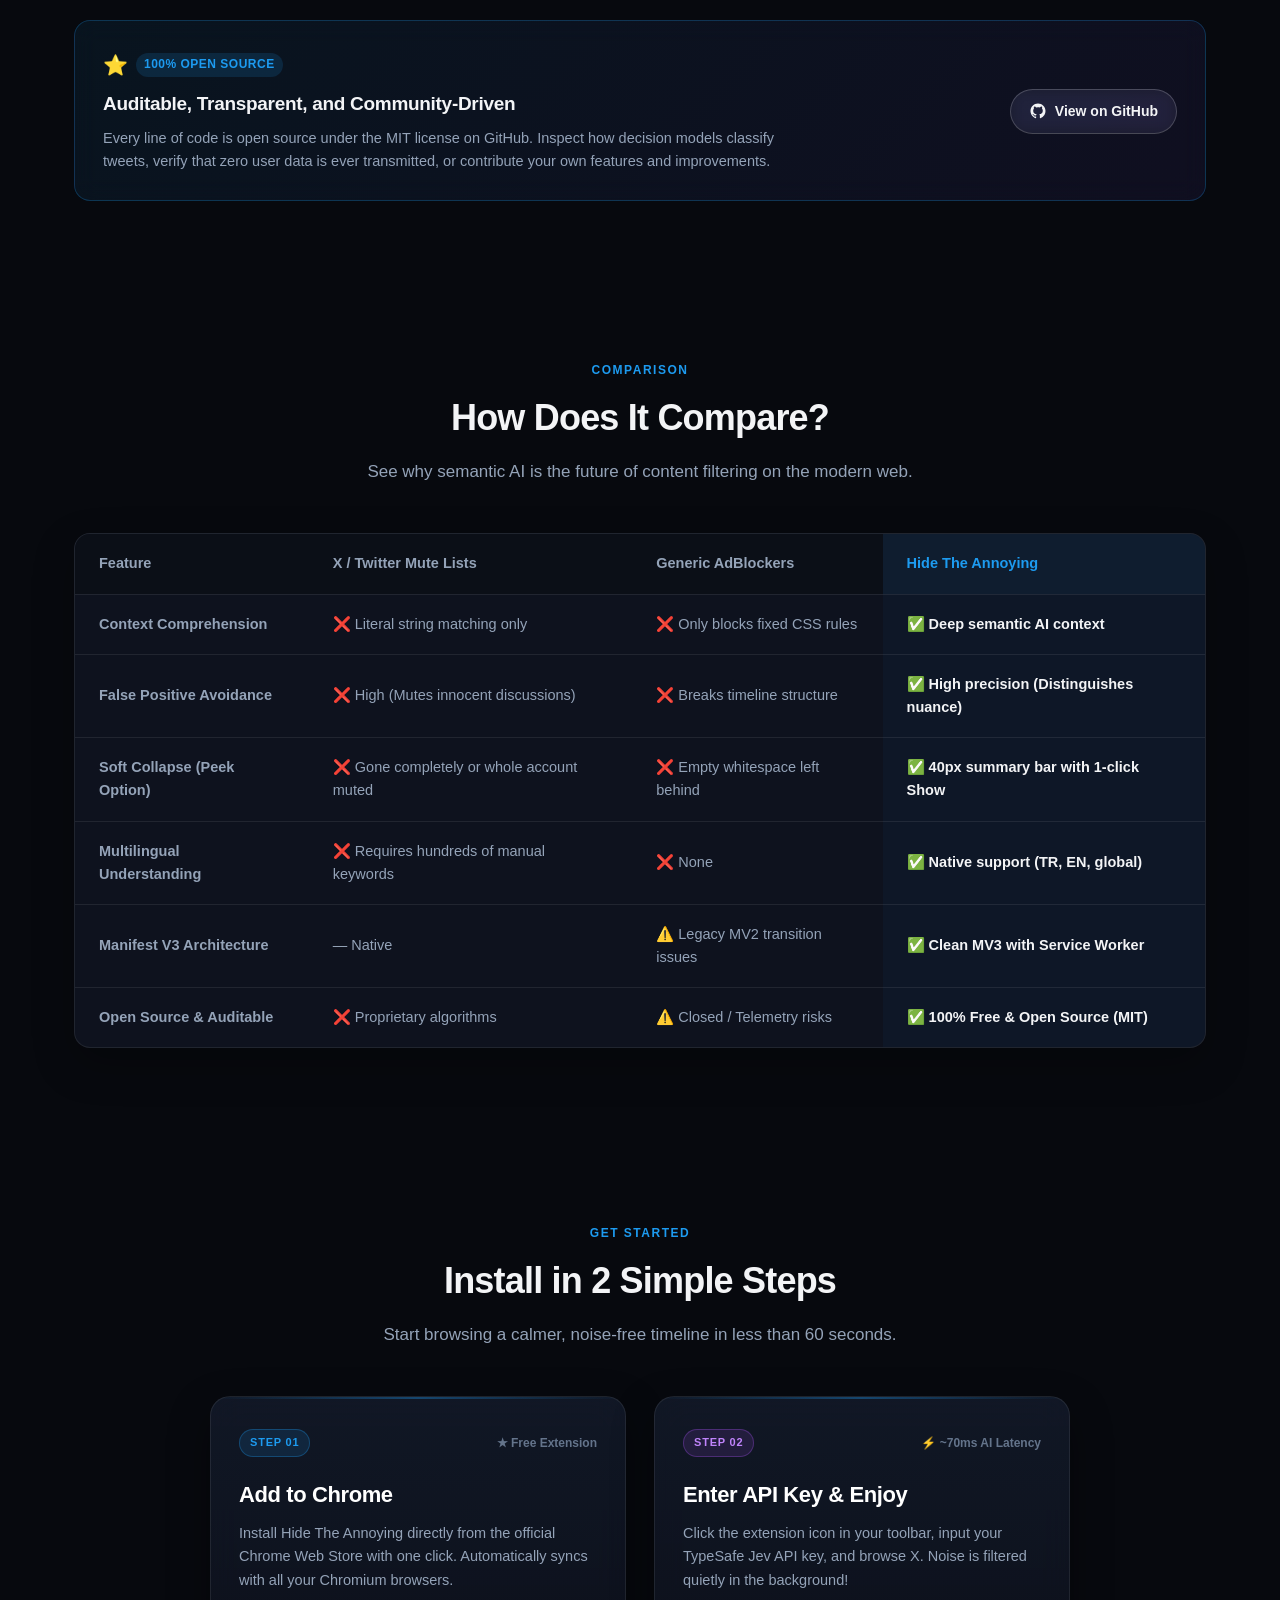
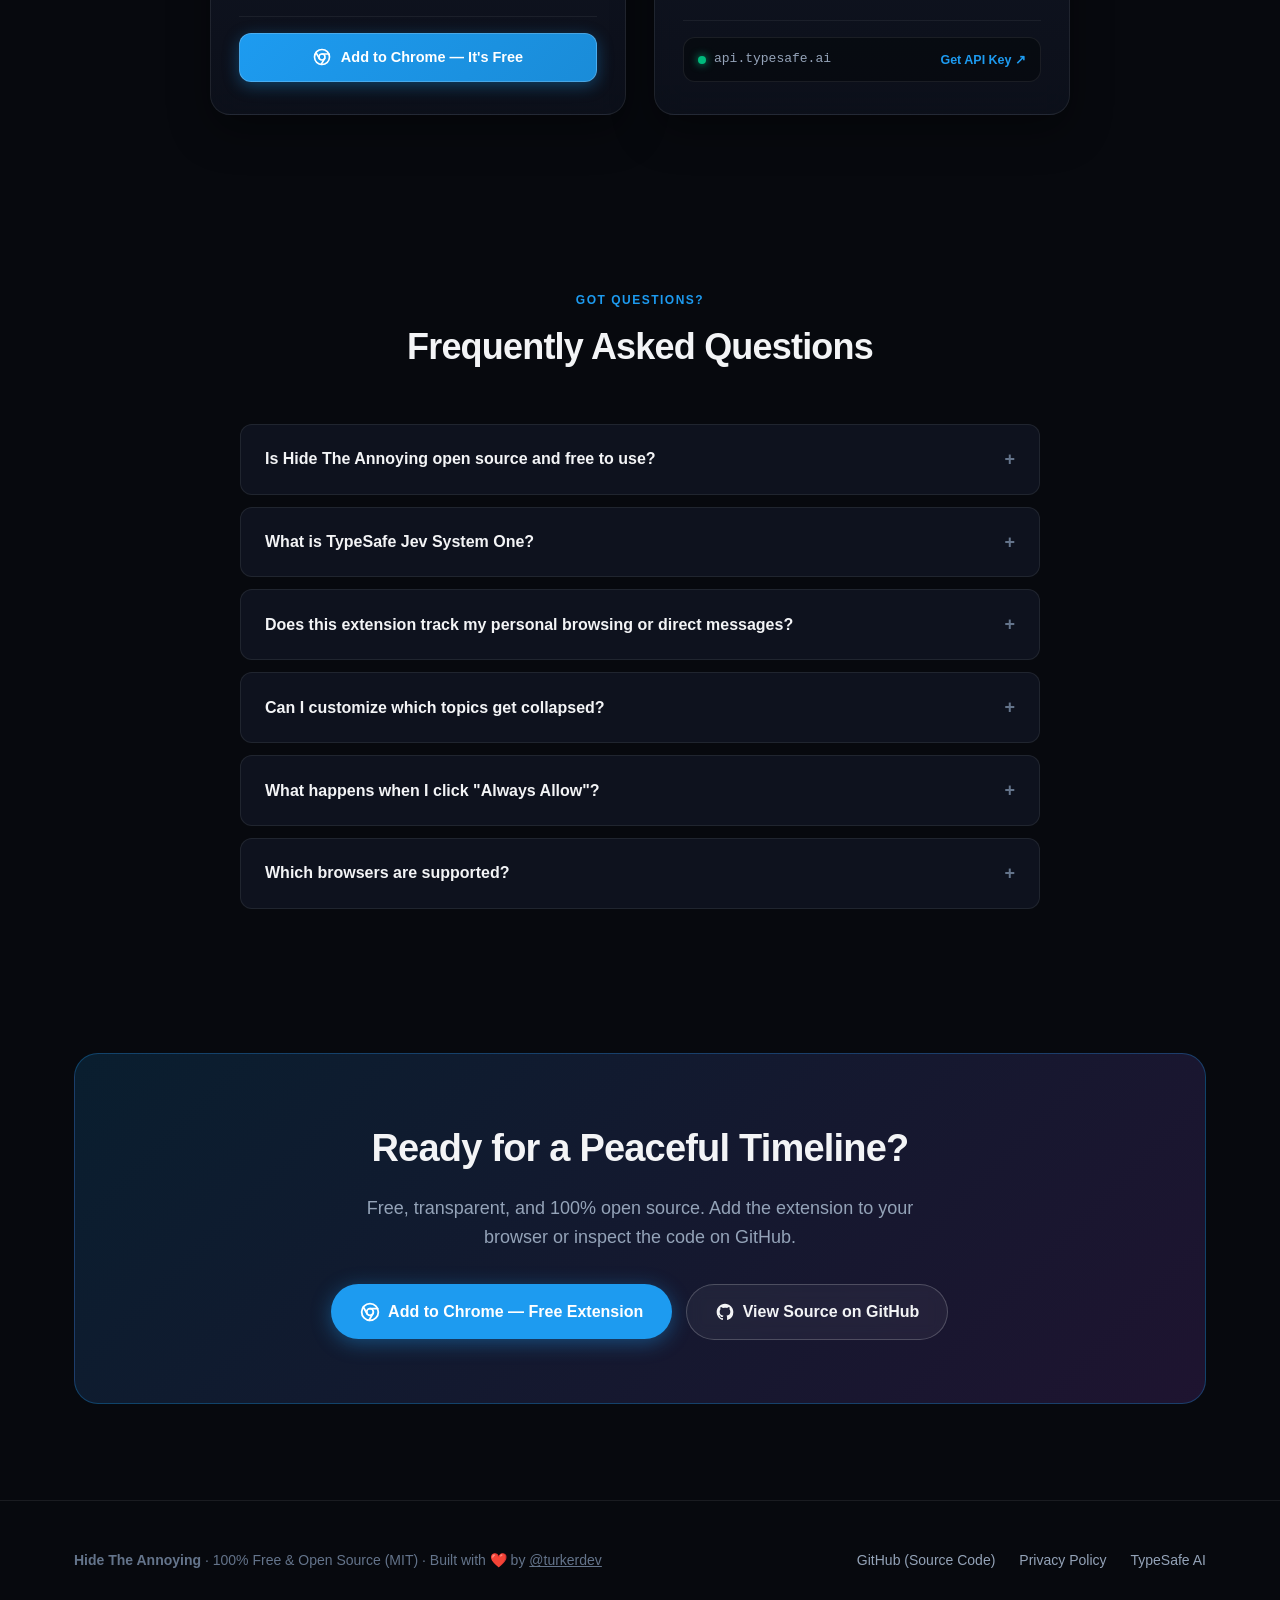
==== commit 31cec6fa: "feat: update footer in privacy policy and index pages to include open source information and GitHub " ====
--- a/site/index.html
+++ b/site/index.html
@@ -747,6 +747,10 @@
       grid-column: span 2;
     }
 
+    .bento-item.col-span-3 {
+      grid-column: span 3;
+    }
+
     .bento-icon {
       width: 44px;
       height: 44px;
@@ -1146,7 +1150,8 @@
     @media (max-width: 900px) {
       .hero-title { font-size: 38px; }
       .bento-grid { grid-template-columns: 1fr; }
-      .bento-item.col-span-2 { grid-column: span 1; }
+      .bento-item.col-span-2,
+      .bento-item.col-span-3 { grid-column: span 1; }
       .steps-grid { grid-template-columns: 1fr; }
       .nav-links { display: none; }
     }
@@ -1214,10 +1219,17 @@
           <li><a href="#install">Install</a></li>
           <li><a href="#faq">FAQ</a></li>
           <li><a href="privacy.html">Privacy</a></li>
+          <li><a href="https://github.com/turkerdev/hide-the-annoying" target="_blank" rel="noopener">Open Source</a></li>
         </ul>
       </nav>
 
       <div class="nav-actions">
+        <a href="https://github.com/turkerdev/hide-the-annoying" target="_blank" rel="noopener" class="btn btn-secondary btn-sm" aria-label="GitHub Repository">
+          <svg width="15" height="15" viewBox="0 0 24 24" fill="currentColor">
+            <path fill-rule="evenodd" clip-rule="evenodd" d="M12 2C6.477 2 2 6.484 2 12.017c0 4.425 2.865 8.18 6.839 9.504.5.092.682-.217.682-.483 0-.237-.008-.868-.013-1.703-2.782.605-3.369-1.343-3.369-1.343-.454-1.158-1.11-1.466-1.11-1.466-.908-.62.069-.608.069-.608 1.003.07 1.53 1.032 1.53 1.032.892 1.53 2.341 1.088 2.91.832.092-.647.35-1.088.636-1.338-2.22-.253-4.555-1.113-4.555-4.951 0-1.093.39-1.988 1.029-2.688-.103-.253-.446-1.272.098-2.65 0 0 .84-.27 2.75 1.026A9.564 9.564 0 0112 6.844c.85.004 1.705.115 2.504.337 1.909-1.296 2.747-1.027 2.747-1.027.546 1.379.202 2.398.1 2.651.64.7 1.028 1.595 1.028 2.688 0 3.848-2.339 4.695-4.566 4.943.359.309.678.92.678 1.855 0 1.338-.012 2.419-.012 2.747 0 .268.18.58.688.482A10.019 10.019 0 0022 12.017C22 6.484 17.522 2 12 2z"/>
+          </svg>
+          Star on GitHub
+        </a>
         <a href="https://chromewebstore.google.com/detail/hide-the-annoying" target="_blank" rel="noopener" class="btn btn-primary btn-sm">
           <svg width="15" height="15" viewBox="0 0 24 24" fill="none" stroke="currentColor" stroke-width="2.2" stroke-linecap="round" stroke-linejoin="round">
             <circle cx="12" cy="12" r="10"/>
@@ -1241,9 +1253,9 @@
         <div class="hero-content">
           <div class="hero-badge">
             <svg width="14" height="14" viewBox="0 0 24 24" fill="currentColor">
-              <path d="M12 2L1 21h22L12 2zm0 3.99L19.53 19H4.47L12 5.99zM11 16h2v2h-2zm0-6h2v4h-2z"/>
+              <path fill-rule="evenodd" clip-rule="evenodd" d="M12 2C6.477 2 2 6.484 2 12.017c0 4.425 2.865 8.18 6.839 9.504.5.092.682-.217.682-.483 0-.237-.008-.868-.013-1.703-2.782.605-3.369-1.343-3.369-1.343-.454-1.158-1.11-1.466-1.11-1.466-.908-.62.069-.608.069-.608 1.003.07 1.53 1.032 1.53 1.032.892 1.53 2.341 1.088 2.91.832.092-.647.35-1.088.636-1.338-2.22-.253-4.555-1.113-4.555-4.951 0-1.093.39-1.988 1.029-2.688-.103-.253-.446-1.272.098-2.65 0 0 .84-.27 2.75 1.026A9.564 9.564 0 0112 6.844c.85.004 1.705.115 2.504.337 1.909-1.296 2.747-1.027 2.747-1.027.546 1.379.202 2.398.1 2.651.64.7 1.028 1.595 1.028 2.688 0 3.848-2.339 4.695-4.566 4.943.359.309.678.92.678 1.855 0 1.338-.012 2.419-.012 2.747 0 .268.18.58.688.482A10.019 10.019 0 0022 12.017C22 6.484 17.522 2 12 2z"/>
             </svg>
-            <span>Manifest V3 · TypeSafe Jev AI Engine</span>
+            <span>100% Free & Open Source · Manifest V3</span>
           </div>
 
           <h1 class="hero-title">
@@ -1253,7 +1265,7 @@
 
           <p class="hero-desc">
             Tired of political ragebait, soccer flame wars, and crypto shilling cluttering your timeline?
-            <strong>Hide The Annoying</strong> uses high-speed semantic AI to collapse noise into sleek 40px summary bars.
+            <strong>Hide The Annoying</strong> is a 100% free and open-source Chrome extension using high-speed decision models to collapse noise into sleek 40px summary bars.
           </p>
 
           <div class="hero-cta">
@@ -1267,27 +1279,30 @@
               </svg>
               Add to Chrome — It's Free
             </a>
-            <a href="#features" class="btn btn-secondary btn-lg">
-              <svg width="18" height="18" viewBox="0 0 24 24" fill="none" stroke="currentColor" stroke-width="2" stroke-linecap="round" stroke-linejoin="round">
-                <line x1="12" y1="5" x2="12" y2="19"/>
-                <polyline points="19 12 12 19 5 12"/>
+            <a href="https://github.com/turkerdev/hide-the-annoying" target="_blank" rel="noopener" class="btn btn-secondary btn-lg">
+              <svg width="18" height="18" viewBox="0 0 24 24" fill="currentColor">
+                <path fill-rule="evenodd" clip-rule="evenodd" d="M12 2C6.477 2 2 6.484 2 12.017c0 4.425 2.865 8.18 6.839 9.504.5.092.682-.217.682-.483 0-.237-.008-.868-.013-1.703-2.782.605-3.369-1.343-3.369-1.343-.454-1.158-1.11-1.466-1.11-1.466-.908-.62.069-.608.069-.608 1.003.07 1.53 1.032 1.53 1.032.892 1.53 2.341 1.088 2.91.832.092-.647.35-1.088.636-1.338-2.22-.253-4.555-1.113-4.555-4.951 0-1.093.39-1.988 1.029-2.688-.103-.253-.446-1.272.098-2.65 0 0 .84-.27 2.75 1.026A9.564 9.564 0 0112 6.844c.85.004 1.705.115 2.504.337 1.909-1.296 2.747-1.027 2.747-1.027.546 1.379.202 2.398.1 2.651.64.7 1.028 1.595 1.028 2.688 0 3.848-2.339 4.695-4.566 4.943.359.309.678.92.678 1.855 0 1.338-.012 2.419-.012 2.747 0 .268.18.58.688.482A10.019 10.019 0 0022 12.017C22 6.484 17.522 2 12 2z"/>
               </svg>
-              Explore Features
+              View on GitHub
             </a>
           </div>
 
           <div class="hero-meta">
             <div class="hero-meta-item">
+              <span>⭐</span>
+              <span><strong>100% Open Source</strong> (MIT)</span>
+            </div>
+            <div class="hero-meta-item">
               <span>⚡</span>
-              <span><strong>70ms</strong> Semantic Detection (Jev AI)</span>
+              <span><strong>70ms</strong> Semantic Detection</span>
             </div>
             <div class="hero-meta-item">
               <span>🛡️</span>
-              <span><strong>100% Client-Side Privacy</strong> — Zero telemetry</span>
+              <span><strong>Client-Side Privacy</strong> — Zero telemetry</span>
             </div>
             <div class="hero-meta-item">
               <span>✨</span>
-              <span>Works on Chrome, Brave, Arc, Edge, Opera</span>
+              <span>Works on Chrome, Brave, Arc, Edge</span>
             </div>
           </div>
         </div>
@@ -1508,6 +1523,26 @@
           <p class="bento-desc">
             Love following a specific political journalist or sports analyst? Add them to your Allowlist with a single click. Their posts will stay pristine and uncollapsed forever.
           </p>
+        </div>
+
+        <!-- Card 6: 100% Open Source -->
+        <div class="bento-item col-span-3" style="display: flex; justify-content: space-between; align-items: center; flex-wrap: wrap; gap: 20px; background: linear-gradient(135deg, rgba(29, 155, 240, 0.08), rgba(120, 86, 255, 0.08)); border-color: rgba(29, 155, 240, 0.25);">
+          <div style="max-width: 680px;">
+            <div style="display: flex; align-items: center; gap: 8px; margin-bottom: 8px;">
+              <span style="font-size: 20px;">⭐</span>
+              <span style="font-size: 12px; font-weight: 700; text-transform: uppercase; letter-spacing: 0.5px; color: var(--color-primary); background: rgba(29, 155, 240, 0.15); padding: 2px 8px; border-radius: 9999px;">100% Open Source</span>
+            </div>
+            <h3 class="bento-title" style="margin-bottom: 8px;">Auditable, Transparent, and Community-Driven</h3>
+            <p class="bento-desc" style="margin-bottom: 0;">
+              Every line of code is open source under the MIT license on GitHub. Inspect how decision models classify tweets, verify that zero user data is ever transmitted, or contribute your own features and improvements.
+            </p>
+          </div>
+          <a href="https://github.com/turkerdev/hide-the-annoying" target="_blank" rel="noopener" class="btn btn-secondary" style="border-color: rgba(255, 255, 255, 0.2); white-space: nowrap;">
+            <svg width="18" height="18" viewBox="0 0 24 24" fill="currentColor">
+              <path fill-rule="evenodd" clip-rule="evenodd" d="M12 2C6.477 2 2 6.484 2 12.017c0 4.425 2.865 8.18 6.839 9.504.5.092.682-.217.682-.483 0-.237-.008-.868-.013-1.703-2.782.605-3.369-1.343-3.369-1.343-.454-1.158-1.11-1.466-1.11-1.466-.908-.62.069-.608.069-.608 1.003.07 1.53 1.032 1.53 1.032.892 1.53 2.341 1.088 2.91.832.092-.647.35-1.088.636-1.338-2.22-.253-4.555-1.113-4.555-4.951 0-1.093.39-1.988 1.029-2.688-.103-.253-.446-1.272.098-2.65 0 0 .84-.27 2.75 1.026A9.564 9.564 0 0112 6.844c.85.004 1.705.115 2.504.337 1.909-1.296 2.747-1.027 2.747-1.027.546 1.379.202 2.398.1 2.651.64.7 1.028 1.595 1.028 2.688 0 3.848-2.339 4.695-4.566 4.943.359.309.678.92.678 1.855 0 1.338-.012 2.419-.012 2.747 0 .268.18.58.688.482A10.019 10.019 0 0022 12.017C22 6.484 17.522 2 12 2z"/>
+            </svg>
+            View on GitHub
+          </a>
         </div>
       </div>
     </div>
@@ -1563,6 +1598,12 @@
               <td>⚠️ Legacy MV2 transition issues</td>
               <td class="highlight-col">✅ Clean MV3 with Service Worker</td>
             </tr>
+            <tr>
+              <td><strong>Open Source & Auditable</strong></td>
+              <td>❌ Proprietary algorithms</td>
+              <td>⚠️ Closed / Telemetry risks</td>
+              <td class="highlight-col">✅ 100% Free & Open Source (MIT)</td>
+            </tr>
           </tbody>
         </table>
       </div>
@@ -1642,6 +1683,16 @@
       <div class="faq-list">
         <div class="faq-item">
           <div class="faq-question" onclick="toggleFaq(this)">
+            <span>Is Hide The Annoying open source and free to use?</span>
+            <span class="faq-icon">+</span>
+          </div>
+          <div class="faq-answer">
+            Yes! Hide The Annoying is 100% free and open source under the MIT license. You can inspect the entire codebase, audit how decision models classify posts, verify our zero-telemetry privacy architecture, or contribute on GitHub at <a href="https://github.com/turkerdev/hide-the-annoying" target="_blank" rel="noopener" style="color: var(--color-primary); text-decoration: underline;">github.com/turkerdev/hide-the-annoying</a>.
+          </div>
+        </div>
+
+        <div class="faq-item">
+          <div class="faq-question" onclick="toggleFaq(this)">
             <span>What is TypeSafe Jev System One?</span>
             <span class="faq-icon">+</span>
           </div>
@@ -1697,17 +1748,25 @@
   <section class="container">
     <div class="cta-banner">
       <h2 class="cta-title">Ready for a Peaceful Timeline?</h2>
-      <p class="cta-desc">Add the extension to your browser today and experience social media without the exhausting toxicity.</p>
-      <a href="https://chromewebstore.google.com/detail/hide-the-annoying" target="_blank" rel="noopener" class="btn btn-primary btn-lg">
-        <svg width="20" height="20" viewBox="0 0 24 24" fill="none" stroke="currentColor" stroke-width="2.2" stroke-linecap="round" stroke-linejoin="round">
-          <circle cx="12" cy="12" r="10"/>
-          <circle cx="12" cy="12" r="4"/>
-          <line x1="21.17" y1="8" x2="12" y2="8"/>
-          <line x1="3.95" y1="6.06" x2="8.54" y2="14"/>
-          <line x1="10.88" y1="21.94" x2="15.46" y2="14"/>
-        </svg>
-        Add to Chrome — Free Extension
-      </a>
+      <p class="cta-desc">Free, transparent, and 100% open source. Add the extension to your browser or inspect the code on GitHub.</p>
+      <div style="display: flex; gap: 14px; justify-content: center; flex-wrap: wrap; margin-top: 10px;">
+        <a href="https://chromewebstore.google.com/detail/hide-the-annoying" target="_blank" rel="noopener" class="btn btn-primary btn-lg">
+          <svg width="20" height="20" viewBox="0 0 24 24" fill="none" stroke="currentColor" stroke-width="2.2" stroke-linecap="round" stroke-linejoin="round">
+            <circle cx="12" cy="12" r="10"/>
+            <circle cx="12" cy="12" r="4"/>
+            <line x1="21.17" y1="8" x2="12" y2="8"/>
+            <line x1="3.95" y1="6.06" x2="8.54" y2="14"/>
+            <line x1="10.88" y1="21.94" x2="15.46" y2="14"/>
+          </svg>
+          Add to Chrome — Free Extension
+        </a>
+        <a href="https://github.com/turkerdev/hide-the-annoying" target="_blank" rel="noopener" class="btn btn-secondary btn-lg" style="border-color: rgba(255,255,255,0.2);">
+          <svg width="20" height="20" viewBox="0 0 24 24" fill="currentColor">
+            <path fill-rule="evenodd" clip-rule="evenodd" d="M12 2C6.477 2 2 6.484 2 12.017c0 4.425 2.865 8.18 6.839 9.504.5.092.682-.217.682-.483 0-.237-.008-.868-.013-1.703-2.782.605-3.369-1.343-3.369-1.343-.454-1.158-1.11-1.466-1.11-1.466-.908-.62.069-.608.069-.608 1.003.07 1.53 1.032 1.53 1.032.892 1.53 2.341 1.088 2.91.832.092-.647.35-1.088.636-1.338-2.22-.253-4.555-1.113-4.555-4.951 0-1.093.39-1.988 1.029-2.688-.103-.253-.446-1.272.098-2.65 0 0 .84-.27 2.75 1.026A9.564 9.564 0 0112 6.844c.85.004 1.705.115 2.504.337 1.909-1.296 2.747-1.027 2.747-1.027.546 1.379.202 2.398.1 2.651.64.7 1.028 1.595 1.028 2.688 0 3.848-2.339 4.695-4.566 4.943.359.309.678.92.678 1.855 0 1.338-.012 2.419-.012 2.747 0 .268.18.58.688.482A10.019 10.019 0 0022 12.017C22 6.484 17.522 2 12 2z"/>
+          </svg>
+          View Source on GitHub
+        </a>
+      </div>
     </div>
   </section>
 
@@ -1715,10 +1774,11 @@
   <footer class="footer">
     <div class="container footer-inner">
       <div>
-        <p><strong>Hide The Annoying</strong> · Built with ❤️ by @turkerdev</p>
+        <p><strong>Hide The Annoying</strong> · 100% Free & Open Source (MIT) · Built with ❤️ by <a href="https://github.com/turkerdev" target="_blank" rel="noopener" style="color: inherit; text-decoration: underline;">@turkerdev</a></p>
       </div>
 
       <div class="footer-links">
+        <a href="https://github.com/turkerdev/hide-the-annoying" target="_blank" rel="noopener">GitHub (Source Code)</a>
         <a href="privacy.html">Privacy Policy</a>
         <a href="https://typesafe.ai" target="_blank" rel="noopener">TypeSafe AI</a>
       </div>
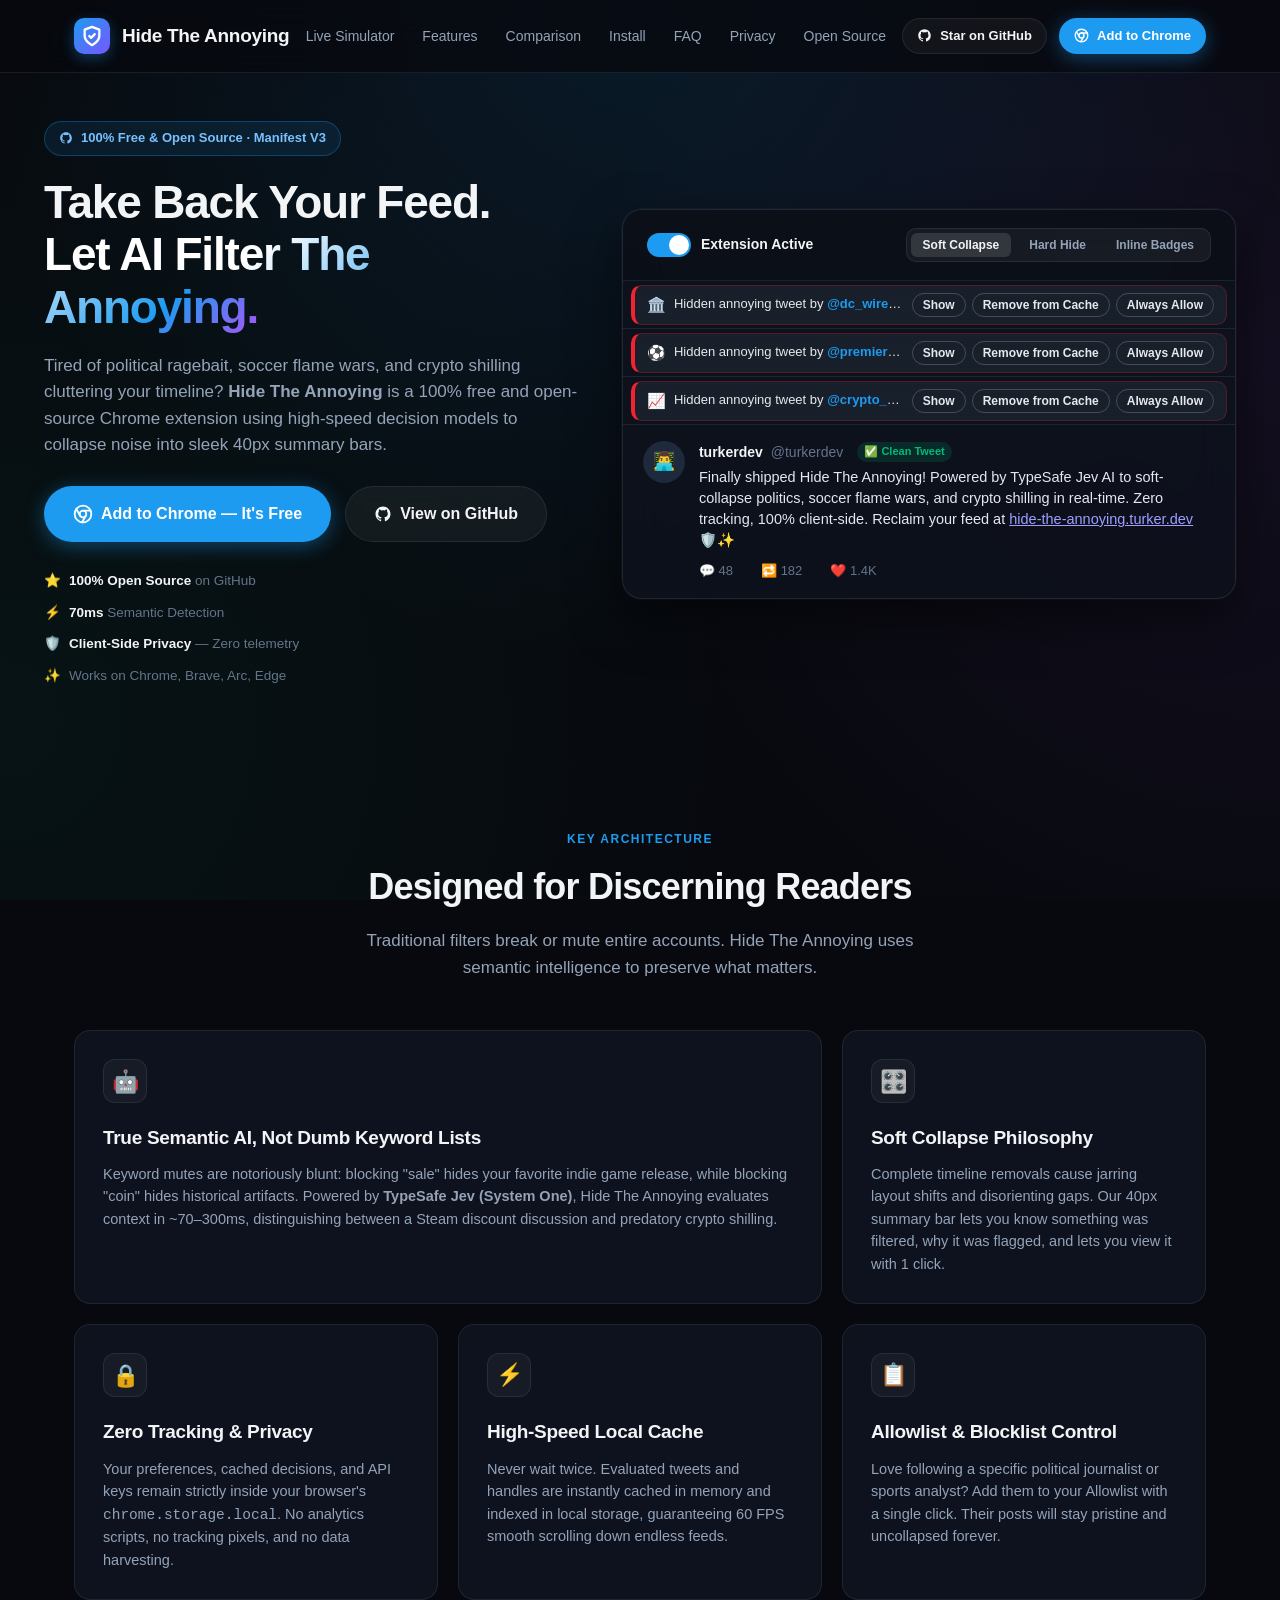
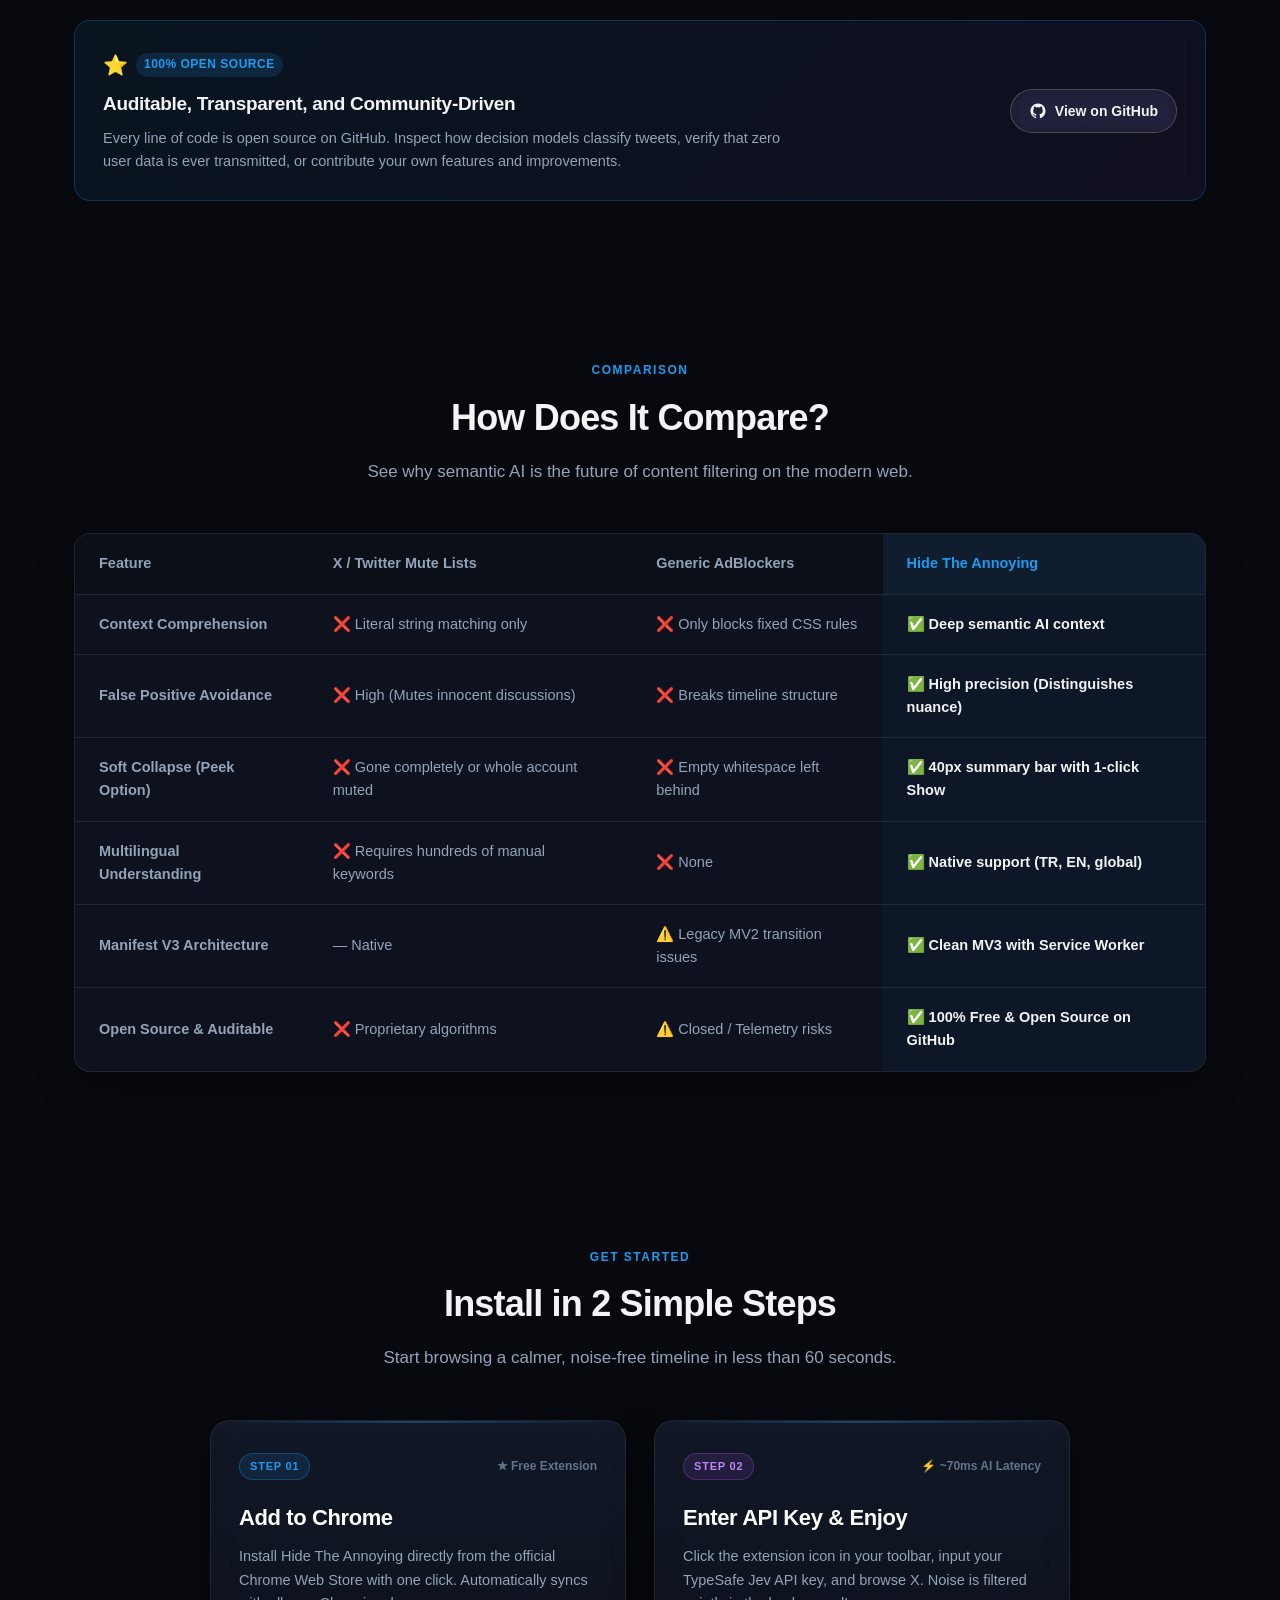
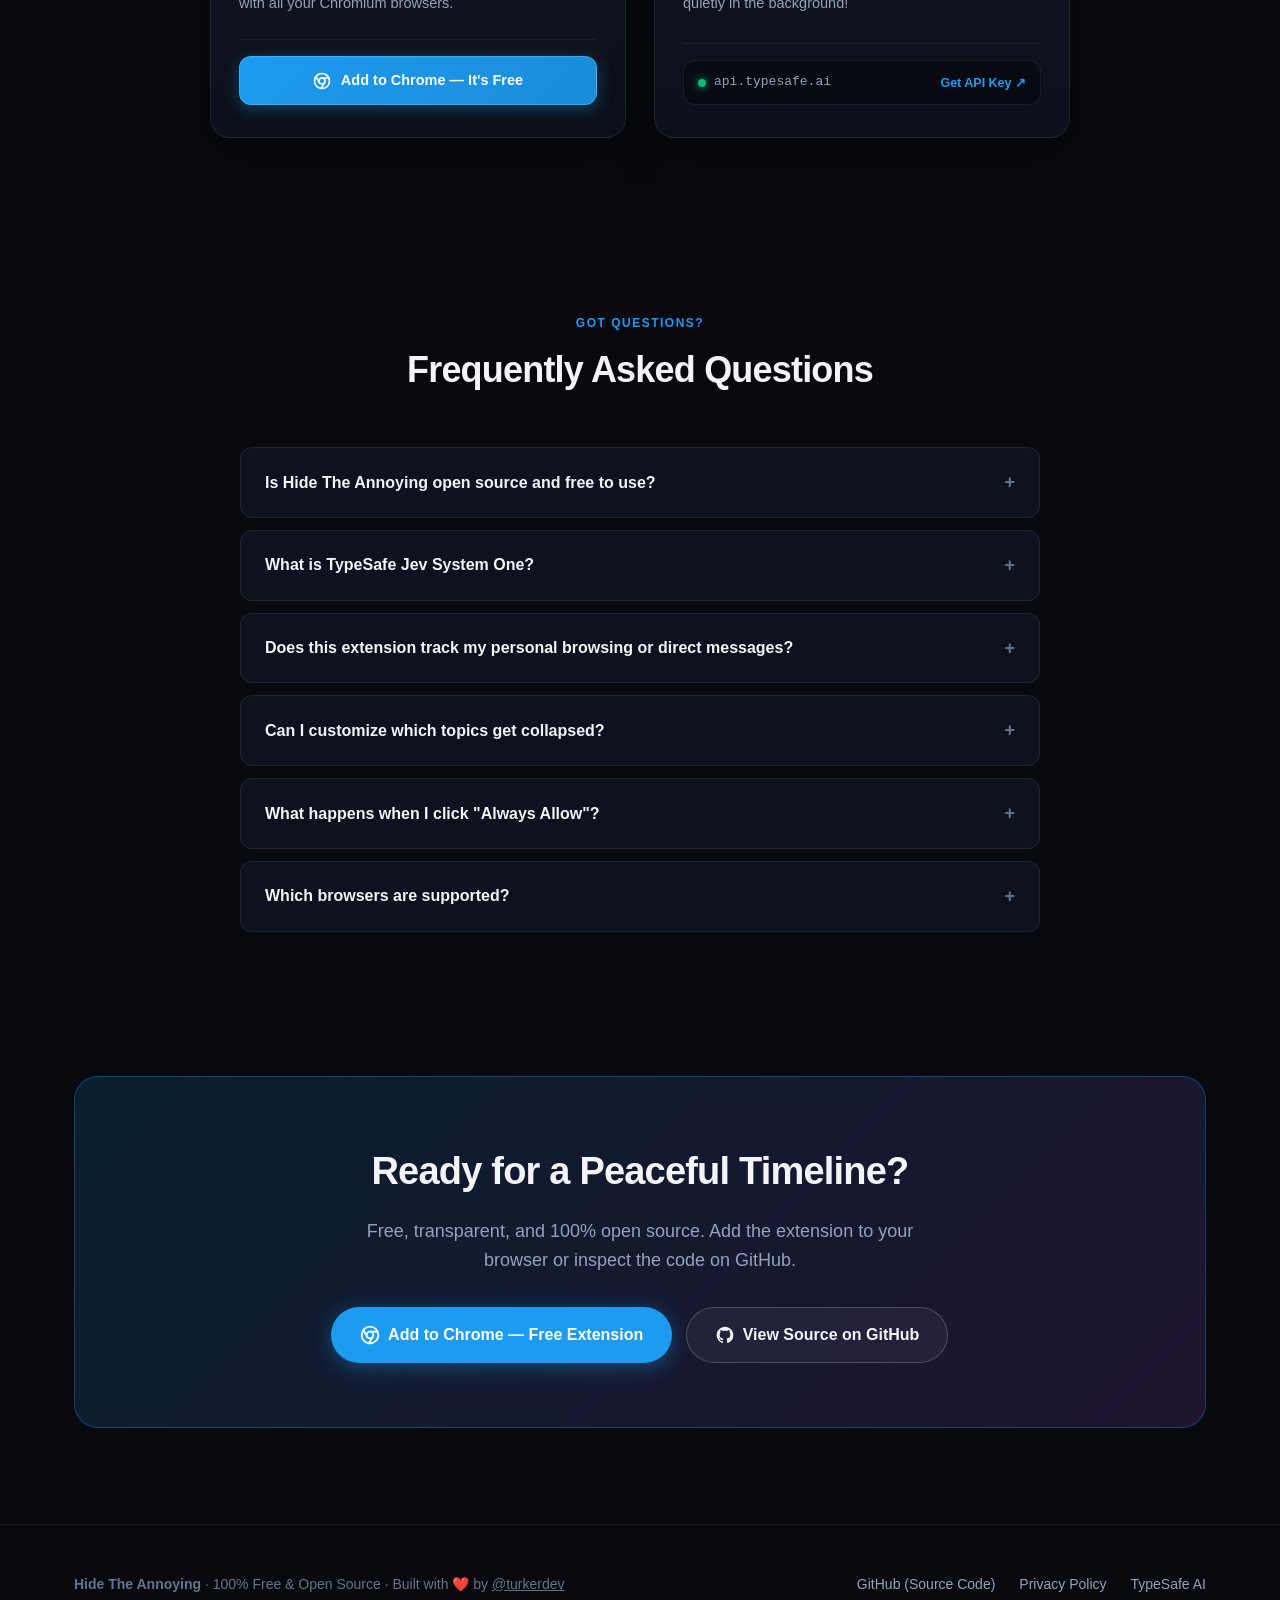
==== commit d68d29a5: "feat: update README and HTML files to emphasize open-source status and provide accurate Chrome Web S" ====
--- a/site/index.html
+++ b/site/index.html
@@ -1230,7 +1230,7 @@
           </svg>
           Star on GitHub
         </a>
-        <a href="https://chromewebstore.google.com/detail/hide-the-annoying" target="_blank" rel="noopener" class="btn btn-primary btn-sm">
+        <a href="https://chromewebstore.google.com/detail/hide-the-annoying/aapbeafdimmlobengijdpahhldmhnfkl" target="_blank" rel="noopener" class="btn btn-primary btn-sm">
           <svg width="15" height="15" viewBox="0 0 24 24" fill="none" stroke="currentColor" stroke-width="2.2" stroke-linecap="round" stroke-linejoin="round">
             <circle cx="12" cy="12" r="10"/>
             <circle cx="12" cy="12" r="4"/>
@@ -1269,7 +1269,7 @@
           </p>
 
           <div class="hero-cta">
-            <a href="https://chromewebstore.google.com/detail/hide-the-annoying" target="_blank" rel="noopener" class="btn btn-primary btn-lg">
+            <a href="https://chromewebstore.google.com/detail/hide-the-annoying/aapbeafdimmlobengijdpahhldmhnfkl" target="_blank" rel="noopener" class="btn btn-primary btn-lg">
               <svg width="20" height="20" viewBox="0 0 24 24" fill="none" stroke="currentColor" stroke-width="2.2" stroke-linecap="round" stroke-linejoin="round">
                 <circle cx="12" cy="12" r="10"/>
                 <circle cx="12" cy="12" r="4"/>
@@ -1290,7 +1290,7 @@
           <div class="hero-meta">
             <div class="hero-meta-item">
               <span>⭐</span>
-              <span><strong>100% Open Source</strong> (MIT)</span>
+              <span><strong>100% Open Source</strong> on GitHub</span>
             </div>
             <div class="hero-meta-item">
               <span>⚡</span>
@@ -1534,7 +1534,7 @@
             </div>
             <h3 class="bento-title" style="margin-bottom: 8px;">Auditable, Transparent, and Community-Driven</h3>
             <p class="bento-desc" style="margin-bottom: 0;">
-              Every line of code is open source under the MIT license on GitHub. Inspect how decision models classify tweets, verify that zero user data is ever transmitted, or contribute your own features and improvements.
+              Every line of code is open source on GitHub. Inspect how decision models classify tweets, verify that zero user data is ever transmitted, or contribute your own features and improvements.
             </p>
           </div>
           <a href="https://github.com/turkerdev/hide-the-annoying" target="_blank" rel="noopener" class="btn btn-secondary" style="border-color: rgba(255, 255, 255, 0.2); white-space: nowrap;">
@@ -1602,7 +1602,7 @@
               <td><strong>Open Source & Auditable</strong></td>
               <td>❌ Proprietary algorithms</td>
               <td>⚠️ Closed / Telemetry risks</td>
-              <td class="highlight-col">✅ 100% Free & Open Source (MIT)</td>
+              <td class="highlight-col">✅ 100% Free & Open Source on GitHub</td>
             </tr>
           </tbody>
         </table>
@@ -1633,7 +1633,7 @@
             </p>
           </div>
           <div class="step-action-box">
-            <a href="https://chromewebstore.google.com/detail/hide-the-annoying" target="_blank" rel="noopener" class="step-btn-chrome">
+            <a href="https://chromewebstore.google.com/detail/hide-the-annoying/aapbeafdimmlobengijdpahhldmhnfkl" target="_blank" rel="noopener" class="step-btn-chrome">
               <svg width="18" height="18" viewBox="0 0 24 24" fill="none" stroke="currentColor" stroke-width="2.2" stroke-linecap="round" stroke-linejoin="round">
                 <circle cx="12" cy="12" r="10"/>
                 <circle cx="12" cy="12" r="4"/>
@@ -1687,7 +1687,7 @@
             <span class="faq-icon">+</span>
           </div>
           <div class="faq-answer">
-            Yes! Hide The Annoying is 100% free and open source under the MIT license. You can inspect the entire codebase, audit how decision models classify posts, verify our zero-telemetry privacy architecture, or contribute on GitHub at <a href="https://github.com/turkerdev/hide-the-annoying" target="_blank" rel="noopener" style="color: var(--color-primary); text-decoration: underline;">github.com/turkerdev/hide-the-annoying</a>.
+            Yes! Hide The Annoying is 100% free and open source. You can inspect the entire codebase, audit how decision models classify posts, verify our zero-telemetry privacy architecture, or contribute on GitHub at <a href="https://github.com/turkerdev/hide-the-annoying" target="_blank" rel="noopener" style="color: var(--color-primary); text-decoration: underline;">github.com/turkerdev/hide-the-annoying</a>.
           </div>
         </div>
 
@@ -1750,7 +1750,7 @@
       <h2 class="cta-title">Ready for a Peaceful Timeline?</h2>
       <p class="cta-desc">Free, transparent, and 100% open source. Add the extension to your browser or inspect the code on GitHub.</p>
       <div style="display: flex; gap: 14px; justify-content: center; flex-wrap: wrap; margin-top: 10px;">
-        <a href="https://chromewebstore.google.com/detail/hide-the-annoying" target="_blank" rel="noopener" class="btn btn-primary btn-lg">
+        <a href="https://chromewebstore.google.com/detail/hide-the-annoying/aapbeafdimmlobengijdpahhldmhnfkl" target="_blank" rel="noopener" class="btn btn-primary btn-lg">
           <svg width="20" height="20" viewBox="0 0 24 24" fill="none" stroke="currentColor" stroke-width="2.2" stroke-linecap="round" stroke-linejoin="round">
             <circle cx="12" cy="12" r="10"/>
             <circle cx="12" cy="12" r="4"/>
@@ -1774,7 +1774,7 @@
   <footer class="footer">
     <div class="container footer-inner">
       <div>
-        <p><strong>Hide The Annoying</strong> · 100% Free & Open Source (MIT) · Built with ❤️ by <a href="https://github.com/turkerdev" target="_blank" rel="noopener" style="color: inherit; text-decoration: underline;">@turkerdev</a></p>
+        <p><strong>Hide The Annoying</strong> · 100% Free & Open Source · Built with ❤️ by <a href="https://github.com/turkerdev" target="_blank" rel="noopener" style="color: inherit; text-decoration: underline;">@turkerdev</a></p>
       </div>
 
       <div class="footer-links">
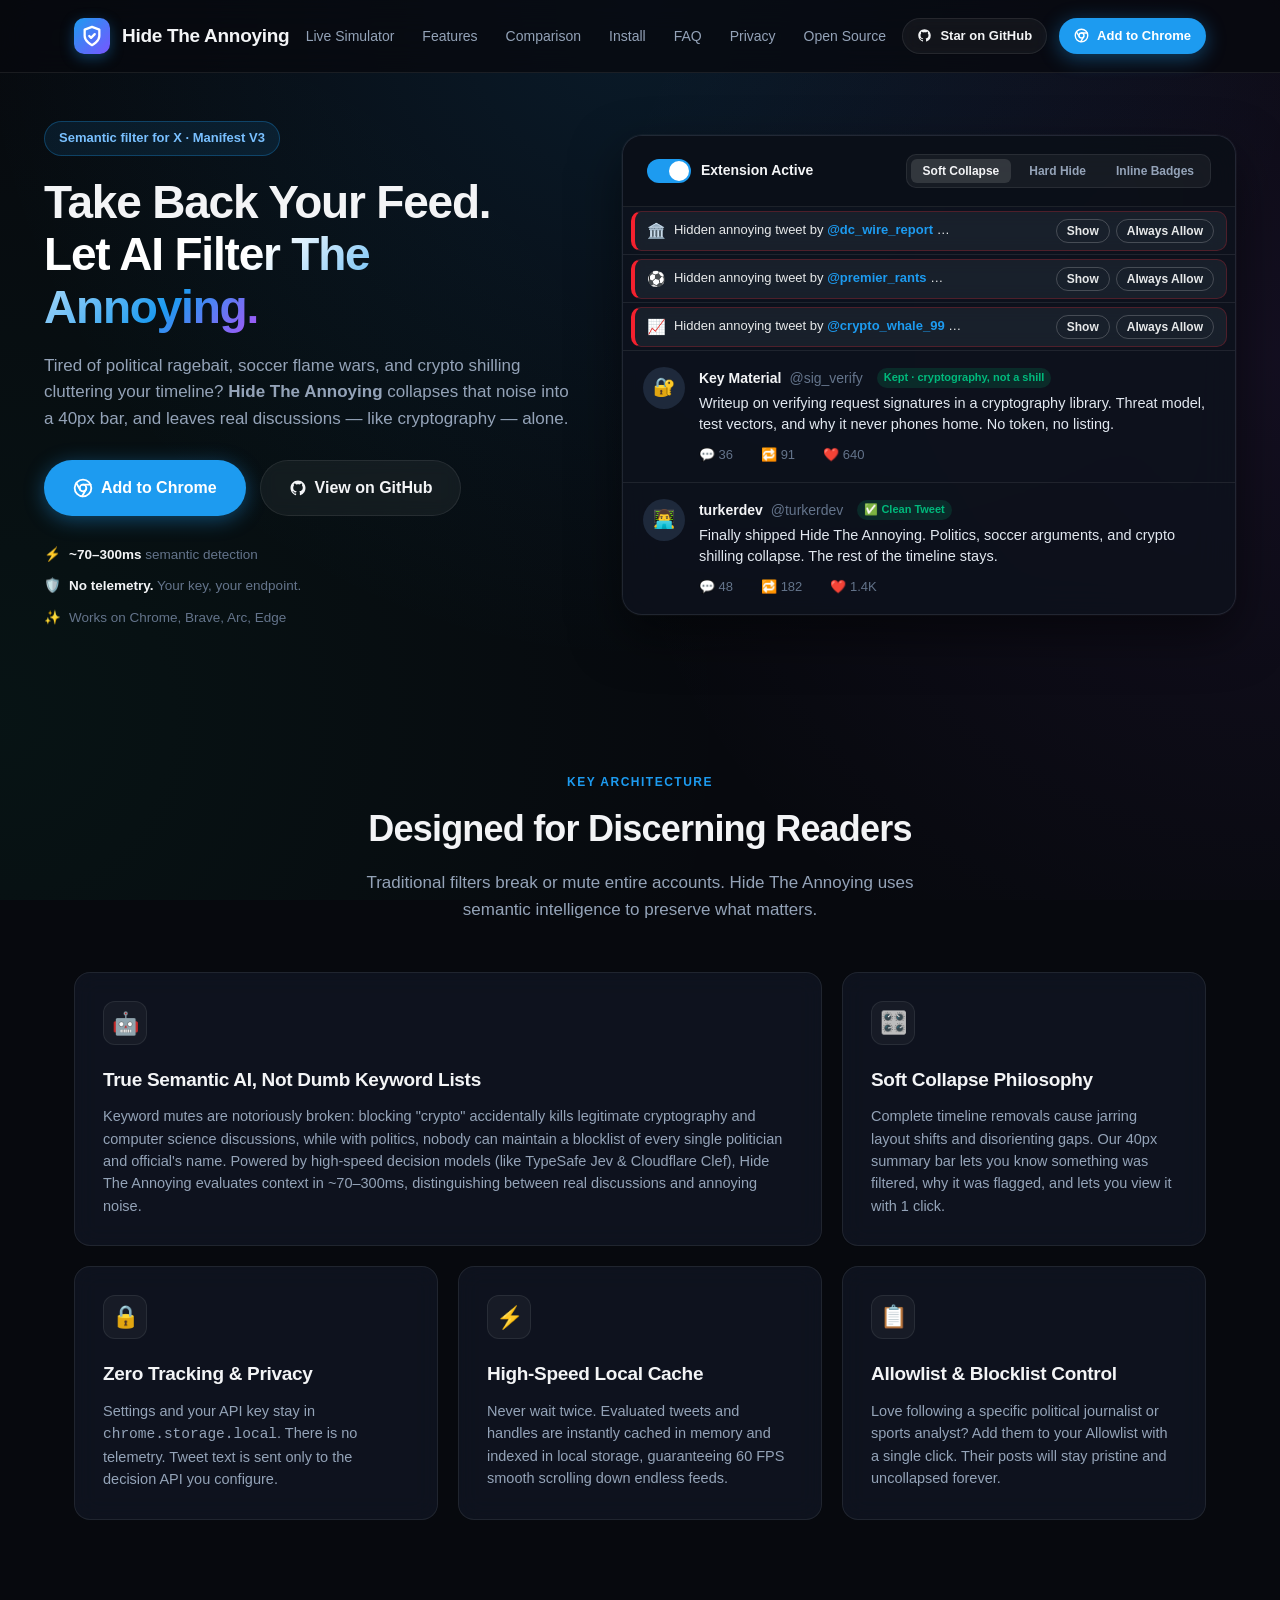
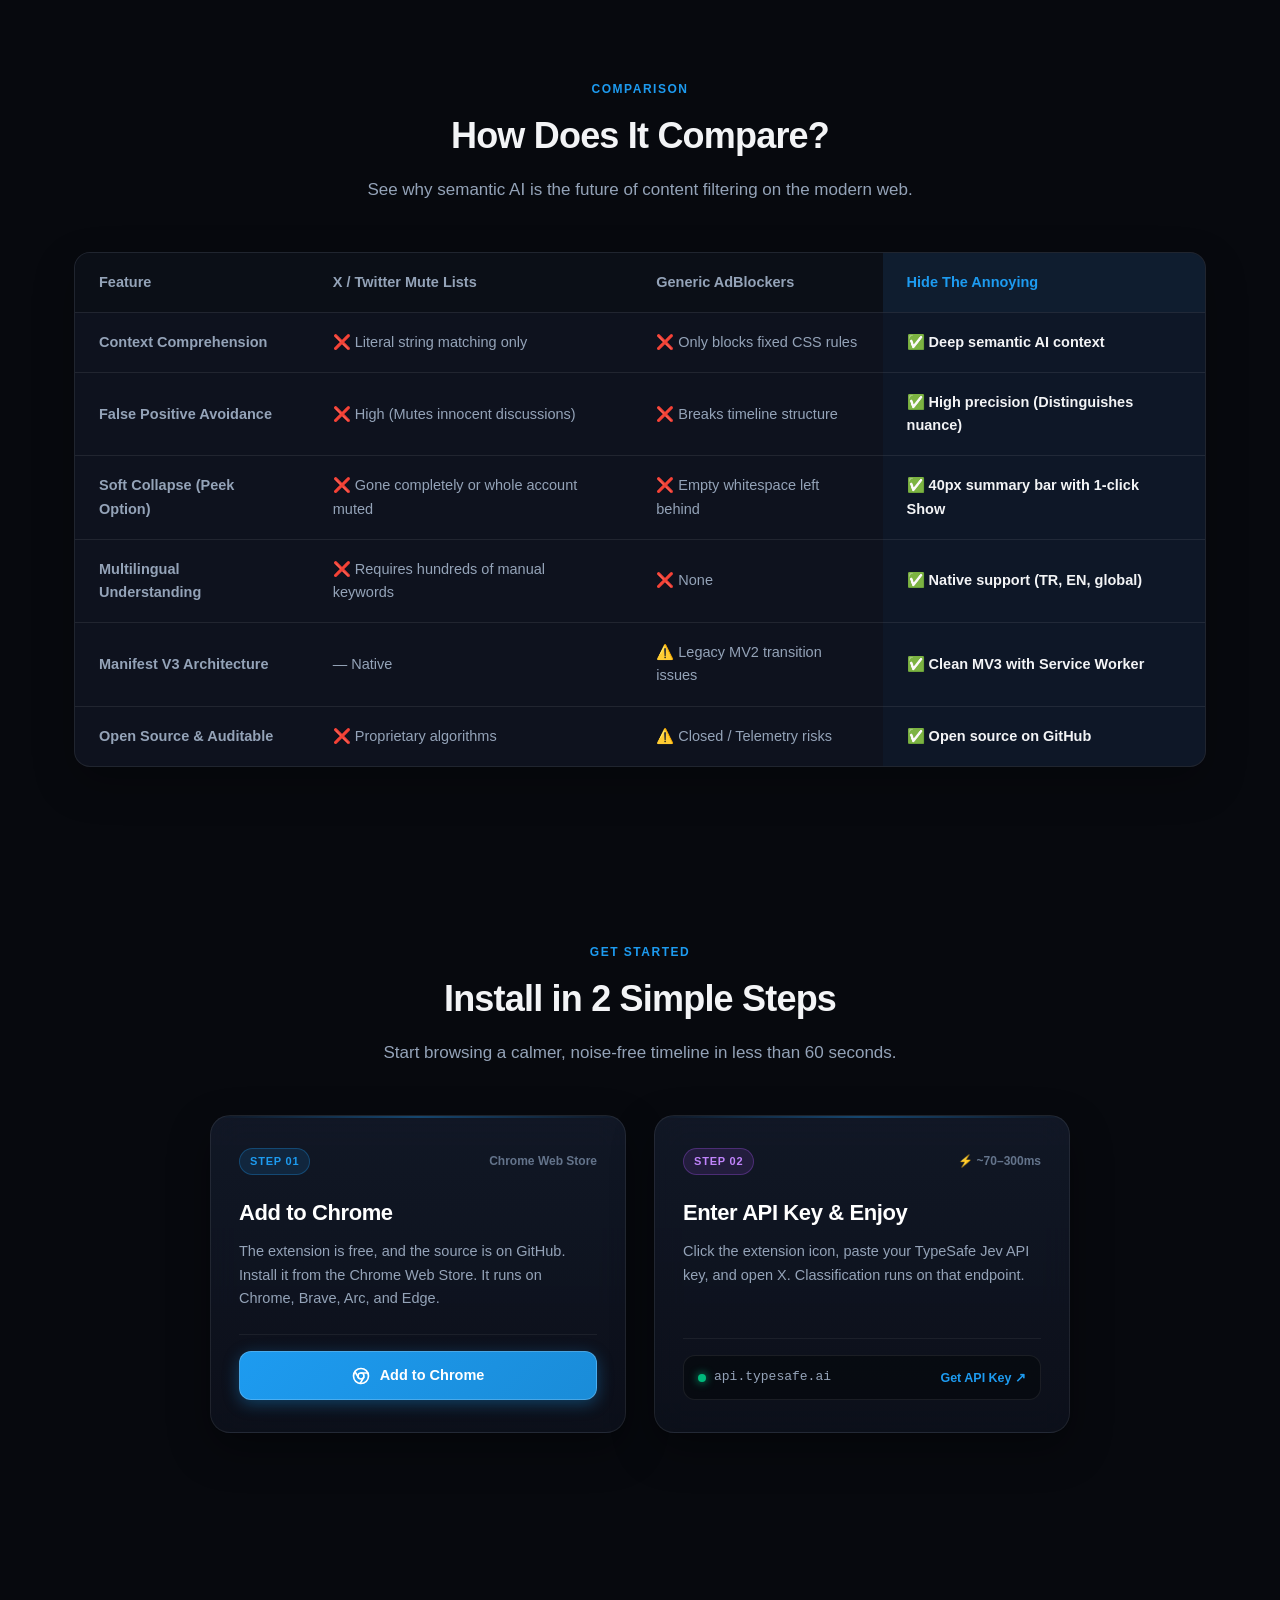
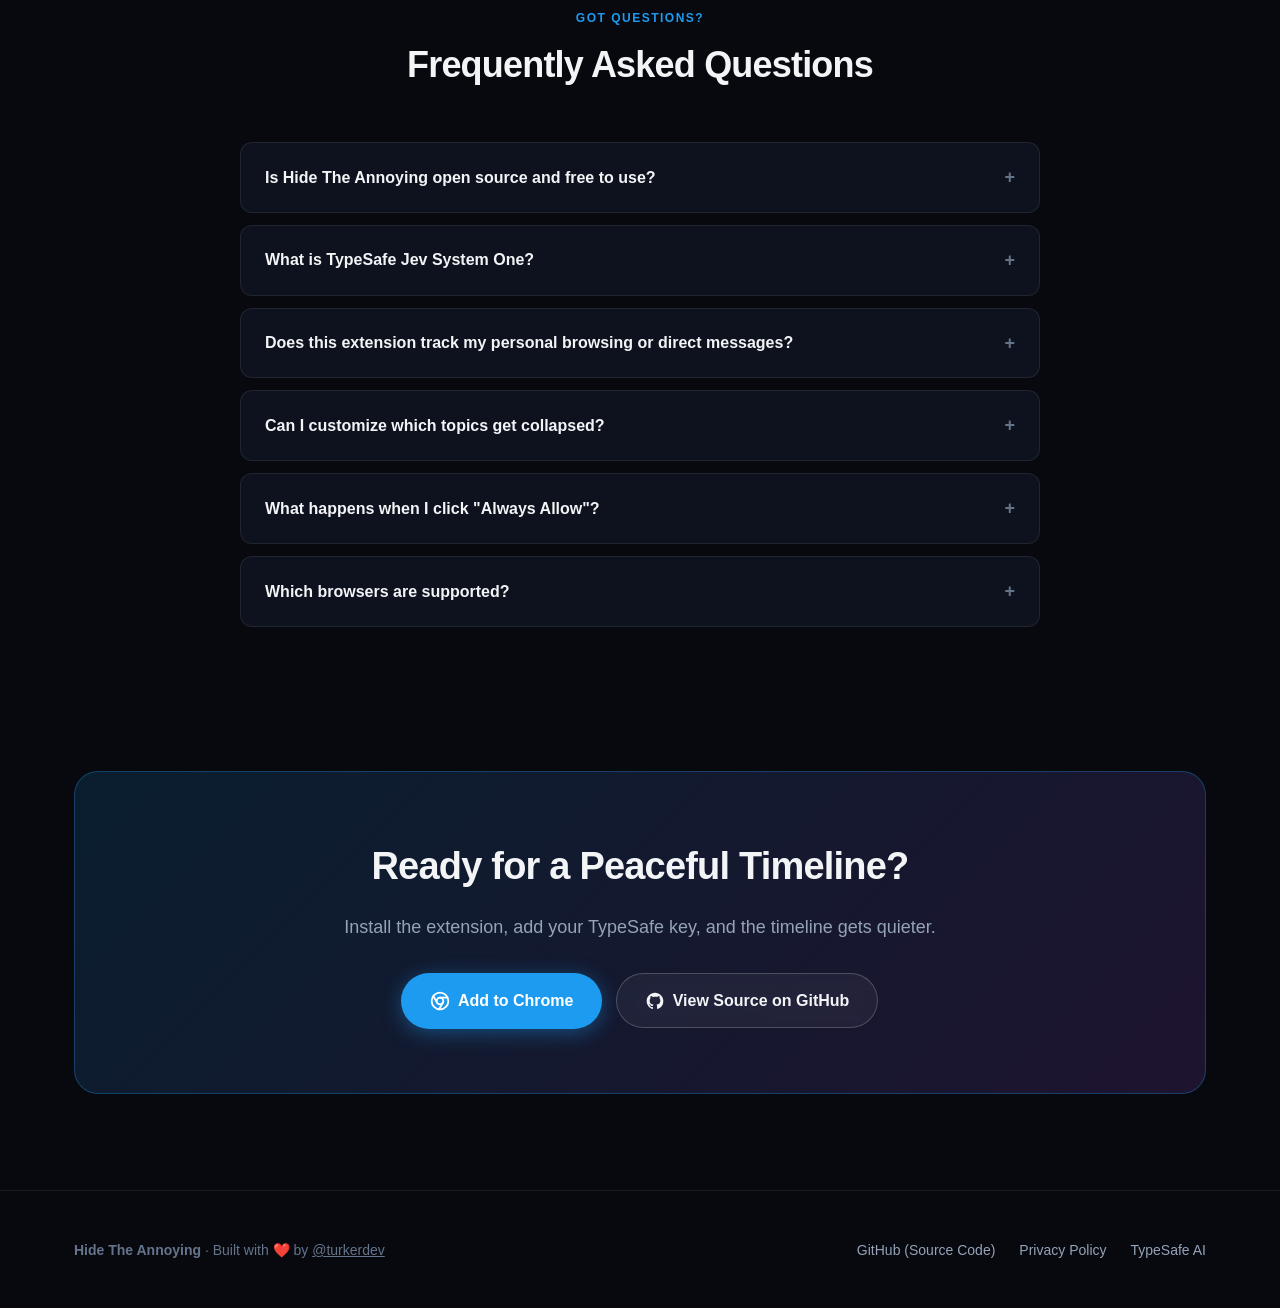
==== commit 703685ca: "feat: update styles and functionality in content and index files; remove cache button and add naviga" ====
--- a/site/index.html
+++ b/site/index.html
@@ -12,11 +12,13 @@
   <meta property="og:url" content="https://hide-the-annoying.turker.dev/">
   <meta property="og:title" content="Hide The Annoying — Reclaim Your Timeline on X">
   <meta property="og:description" content="Intelligent semantic AI filter for X (Twitter). Soft-collapses politics, soccer arguments, and crypto spam in real-time.">
-  <meta property="og:image" content="icons/icon-128.png">
-  <meta name="twitter:card" content="summary">
+  <meta property="og:image" content="https://hide-the-annoying.turker.dev/og.png">
+  <meta property="og:image:width" content="1200">
+  <meta property="og:image:height" content="630">
+  <meta name="twitter:card" content="summary_large_image">
   <meta name="twitter:title" content="Hide The Annoying — Reclaim Your Timeline on X">
   <meta name="twitter:description" content="Intelligent semantic AI filter for X (Twitter). Soft-collapses politics, soccer arguments, and crypto spam in real-time.">
-  <meta name="twitter:image" content="icons/icon-128.png">
+  <meta name="twitter:image" content="https://hide-the-annoying.turker.dev/og.png">
   
   <link rel="icon" type="image/png" href="icons/icon-128.png">
   <link rel="apple-touch-icon" href="icons/icon-128.png">
@@ -146,6 +148,19 @@
       gap: 12px;
     }
 
+    .nav-toggle {
+      display: none;
+      align-items: center;
+      justify-content: center;
+      width: 36px;
+      height: 36px;
+      border-radius: 10px;
+      border: 1px solid var(--border-subtle);
+      background: rgba(255, 255, 255, 0.05);
+      color: var(--text-main);
+      cursor: pointer;
+    }
+
     /* Buttons */
     .btn {
       display: inline-flex;
@@ -425,6 +440,32 @@
       background: rgba(10, 14, 22, 0.5);
     }
 
+    .sim-hidden-note {
+      display: flex;
+      align-items: center;
+      gap: 8px;
+      padding: 14px 20px;
+      color: var(--text-muted);
+      font-size: 13.5px;
+      font-weight: 600;
+      border-bottom: 1px solid var(--border-subtle);
+    }
+
+    .sim-hidden-note[hidden] {
+      display: none;
+    }
+
+    .kept-pill {
+      font-size: 11px;
+      background: rgba(0, 186, 124, 0.15);
+      color: #00ba7c;
+      padding: 1px 7px;
+      border-radius: 9999px;
+      margin-left: 6px;
+      font-weight: 600;
+      white-space: nowrap;
+    }
+
     .mock-tweet {
       border-bottom: 1px solid var(--border-subtle);
       transition: all 0.2s ease;
@@ -463,6 +504,7 @@
     .tweet-author {
       display: flex;
       align-items: center;
+      flex-wrap: wrap;
       gap: 8px;
       margin-bottom: 4px;
       font-size: 14px;
@@ -533,6 +575,7 @@
       align-items: center !important;
       gap: 8px !important;
       flex: 1 1 auto !important;
+      min-width: 0 !important;
       overflow: hidden !important;
     }
 
@@ -542,6 +585,7 @@
     }
 
     .hta-text {
+      min-width: 0 !important;
       overflow: hidden !important;
       text-overflow: ellipsis !important;
       white-space: nowrap !important;
@@ -608,12 +652,6 @@
       border-color: rgba(255, 255, 255, 0.4) !important;
     }
 
-    .hta-btn-cache:hover {
-      color: #1d9bf0 !important;
-      border-color: #1d9bf0 !important;
-      background: rgba(29, 155, 240, 0.1) !important;
-    }
-
     .hta-btn-allow:hover {
       color: #00ba7c !important;
       border-color: #00ba7c !important;
@@ -1153,7 +1191,26 @@
       .bento-item.col-span-2,
       .bento-item.col-span-3 { grid-column: span 1; }
       .steps-grid { grid-template-columns: 1fr; }
-      .nav-links { display: none; }
+      .nav-toggle { display: inline-flex; }
+      .nav-actions .btn-secondary { display: none; }
+      .nav-links {
+        display: none;
+        position: absolute;
+        top: 100%;
+        left: 0;
+        right: 0;
+        flex-direction: column;
+        gap: 0;
+        padding: 8px 0 12px;
+        background: #07090e;
+        border-bottom: 1px solid var(--border-subtle);
+      }
+      .nav-links.is-open { display: flex; }
+      .nav-links a {
+        display: block;
+        padding: 12px 24px;
+        font-size: 15px;
+      }
     }
 
     @media (max-width: 640px) {
@@ -1175,6 +1232,7 @@
         width: 100%;
         justify-content: center;
       }
+      .nav-cta-label { display: none; }
       .hero-meta {
         align-items: flex-start;
       }
@@ -1212,7 +1270,7 @@
       </a>
 
       <nav>
-        <ul class="nav-links">
+        <ul class="nav-links" id="navLinks">
           <li><a href="#simulator">Live Simulator</a></li>
           <li><a href="#features">Features</a></li>
           <li><a href="#comparison">Comparison</a></li>
@@ -1224,13 +1282,20 @@
       </nav>
 
       <div class="nav-actions">
+        <button type="button" class="nav-toggle" id="navToggle" aria-label="Open menu" aria-expanded="false" aria-controls="navLinks">
+          <svg width="18" height="18" viewBox="0 0 24 24" fill="none" stroke="currentColor" stroke-width="2.2" stroke-linecap="round">
+            <line x1="4" y1="7" x2="20" y2="7"/>
+            <line x1="4" y1="12" x2="20" y2="12"/>
+            <line x1="4" y1="17" x2="20" y2="17"/>
+          </svg>
+        </button>
         <a href="https://github.com/turkerdev/hide-the-annoying" target="_blank" rel="noopener" class="btn btn-secondary btn-sm" aria-label="GitHub Repository">
           <svg width="15" height="15" viewBox="0 0 24 24" fill="currentColor">
             <path fill-rule="evenodd" clip-rule="evenodd" d="M12 2C6.477 2 2 6.484 2 12.017c0 4.425 2.865 8.18 6.839 9.504.5.092.682-.217.682-.483 0-.237-.008-.868-.013-1.703-2.782.605-3.369-1.343-3.369-1.343-.454-1.158-1.11-1.466-1.11-1.466-.908-.62.069-.608.069-.608 1.003.07 1.53 1.032 1.53 1.032.892 1.53 2.341 1.088 2.91.832.092-.647.35-1.088.636-1.338-2.22-.253-4.555-1.113-4.555-4.951 0-1.093.39-1.988 1.029-2.688-.103-.253-.446-1.272.098-2.65 0 0 .84-.27 2.75 1.026A9.564 9.564 0 0112 6.844c.85.004 1.705.115 2.504.337 1.909-1.296 2.747-1.027 2.747-1.027.546 1.379.202 2.398.1 2.651.64.7 1.028 1.595 1.028 2.688 0 3.848-2.339 4.695-4.566 4.943.359.309.678.92.678 1.855 0 1.338-.012 2.419-.012 2.747 0 .268.18.58.688.482A10.019 10.019 0 0022 12.017C22 6.484 17.522 2 12 2z"/>
           </svg>
           Star on GitHub
         </a>
-        <a href="https://chromewebstore.google.com/detail/hide-the-annoying/aapbeafdimmlobengijdpahhldmhnfkl" target="_blank" rel="noopener" class="btn btn-primary btn-sm">
+        <a href="https://chromewebstore.google.com/detail/hide-the-annoying/aapbeafdimmlobengijdpahhldmhnfkl" target="_blank" rel="noopener" class="btn btn-primary btn-sm" aria-label="Add to Chrome">
           <svg width="15" height="15" viewBox="0 0 24 24" fill="none" stroke="currentColor" stroke-width="2.2" stroke-linecap="round" stroke-linejoin="round">
             <circle cx="12" cy="12" r="10"/>
             <circle cx="12" cy="12" r="4"/>
@@ -1238,7 +1303,7 @@
             <line x1="3.95" y1="6.06" x2="8.54" y2="14"/>
             <line x1="10.88" y1="21.94" x2="15.46" y2="14"/>
           </svg>
-          Add to Chrome
+          <span class="nav-cta-label">Add to Chrome</span>
         </a>
       </div>
     </div>
@@ -1252,10 +1317,7 @@
         <!-- Left Column: Value Proposition & CTA -->
         <div class="hero-content">
           <div class="hero-badge">
-            <svg width="14" height="14" viewBox="0 0 24 24" fill="currentColor">
-              <path fill-rule="evenodd" clip-rule="evenodd" d="M12 2C6.477 2 2 6.484 2 12.017c0 4.425 2.865 8.18 6.839 9.504.5.092.682-.217.682-.483 0-.237-.008-.868-.013-1.703-2.782.605-3.369-1.343-3.369-1.343-.454-1.158-1.11-1.466-1.11-1.466-.908-.62.069-.608.069-.608 1.003.07 1.53 1.032 1.53 1.032.892 1.53 2.341 1.088 2.91.832.092-.647.35-1.088.636-1.338-2.22-.253-4.555-1.113-4.555-4.951 0-1.093.39-1.988 1.029-2.688-.103-.253-.446-1.272.098-2.65 0 0 .84-.27 2.75 1.026A9.564 9.564 0 0112 6.844c.85.004 1.705.115 2.504.337 1.909-1.296 2.747-1.027 2.747-1.027.546 1.379.202 2.398.1 2.651.64.7 1.028 1.595 1.028 2.688 0 3.848-2.339 4.695-4.566 4.943.359.309.678.92.678 1.855 0 1.338-.012 2.419-.012 2.747 0 .268.18.58.688.482A10.019 10.019 0 0022 12.017C22 6.484 17.522 2 12 2z"/>
-            </svg>
-            <span>100% Free & Open Source · Manifest V3</span>
+            <span>Semantic filter for X · Manifest V3</span>
           </div>
 
           <h1 class="hero-title">
@@ -1265,7 +1327,7 @@
 
           <p class="hero-desc">
             Tired of political ragebait, soccer flame wars, and crypto shilling cluttering your timeline?
-            <strong>Hide The Annoying</strong> is a 100% free and open-source Chrome extension using high-speed decision models to collapse noise into sleek 40px summary bars.
+            <strong>Hide The Annoying</strong> collapses that noise into a 40px bar, and leaves real discussions — like cryptography — alone.
           </p>
 
           <div class="hero-cta">
@@ -1277,7 +1339,7 @@
                 <line x1="3.95" y1="6.06" x2="8.54" y2="14"/>
                 <line x1="10.88" y1="21.94" x2="15.46" y2="14"/>
               </svg>
-              Add to Chrome — It's Free
+              Add to Chrome
             </a>
             <a href="https://github.com/turkerdev/hide-the-annoying" target="_blank" rel="noopener" class="btn btn-secondary btn-lg">
               <svg width="18" height="18" viewBox="0 0 24 24" fill="currentColor">
@@ -1289,16 +1351,12 @@
 
           <div class="hero-meta">
             <div class="hero-meta-item">
-              <span>⭐</span>
-              <span><strong>100% Open Source</strong> on GitHub</span>
-            </div>
-            <div class="hero-meta-item">
               <span>⚡</span>
-              <span><strong>70ms</strong> Semantic Detection</span>
+              <span><strong>~70–300ms</strong> semantic detection</span>
             </div>
             <div class="hero-meta-item">
               <span>🛡️</span>
-              <span><strong>Client-Side Privacy</strong> — Zero telemetry</span>
+              <span><strong>No telemetry.</strong> Your key, your endpoint.</span>
             </div>
             <div class="hero-meta-item">
               <span>✨</span>
@@ -1328,6 +1386,10 @@
 
         <!-- Simulated Twitter Feed -->
         <div class="mock-timeline" id="mockTimeline">
+
+          <div class="sim-hidden-note" id="simHiddenNote" hidden>
+            <span id="simHiddenCount">3</span> posts hidden
+          </div>
 
           <!-- Post 1: Politics / Ragebait -->
           <div class="mock-tweet is-collapsed" data-category="politics" id="tweet-1">
@@ -1341,7 +1403,6 @@
               </div>
               <div class="hta-banner-actions">
                 <button class="hta-btn hta-btn-toggle" onclick="toggleTweetView('tweet-1')">Show</button>
-                <button class="hta-btn hta-btn-cache" onclick="removeUserFromCache('dc_wire_report', 'tweet-1')">Remove from Cache</button>
                 <button class="hta-btn hta-btn-allow" onclick="allowUser('dc_wire_report', 'tweet-1')">Always Allow</button>
               </div>
             </div>
@@ -1378,7 +1439,6 @@
               </div>
               <div class="hta-banner-actions">
                 <button class="hta-btn hta-btn-toggle" onclick="toggleTweetView('tweet-2')">Show</button>
-                <button class="hta-btn hta-btn-cache" onclick="removeUserFromCache('premier_rants', 'tweet-2')">Remove from Cache</button>
                 <button class="hta-btn hta-btn-allow" onclick="allowUser('premier_rants', 'tweet-2')">Always Allow</button>
               </div>
             </div>
@@ -1415,7 +1475,6 @@
               </div>
               <div class="hta-banner-actions">
                 <button class="hta-btn hta-btn-toggle" onclick="toggleTweetView('tweet-3')">Show</button>
-                <button class="hta-btn hta-btn-cache" onclick="removeUserFromCache('crypto_whale_99', 'tweet-3')">Remove from Cache</button>
                 <button class="hta-btn hta-btn-allow" onclick="allowUser('crypto_whale_99', 'tweet-3')">Always Allow</button>
               </div>
             </div>
@@ -1440,6 +1499,28 @@
             </div>
           </div>
 
+          <!-- Near-miss: keyword filters would hide this, semantic classification keeps it -->
+          <div class="mock-tweet" id="tweet-kept">
+            <div class="tweet-body">
+              <div class="tweet-avatar">🔐</div>
+              <div class="tweet-main">
+                <div class="tweet-author">
+                  <span class="tweet-name">Key Material</span>
+                  <span class="tweet-handle">@sig_verify</span>
+                  <span class="kept-pill">Kept · cryptography, not a shill</span>
+                </div>
+                <div class="tweet-text">
+                  Writeup on verifying request signatures in a cryptography library. Threat model, test vectors, and why it never phones home. No token, no listing.
+                </div>
+                <div class="tweet-actions">
+                  <span class="tweet-action-item">💬 36</span>
+                  <span class="tweet-action-item">🔁 91</span>
+                  <span class="tweet-action-item">❤️ 640</span>
+                </div>
+              </div>
+            </div>
+          </div>
+
           <!-- Post 4: Clean / Permitted Tweet -->
           <div class="mock-tweet" id="tweet-4">
             <div class="tweet-body">
@@ -1451,7 +1532,7 @@
                   <span style="font-size: 11px; background: rgba(0, 186, 124, 0.15); color: #00ba7c; padding: 1px 7px; border-radius: 9999px; margin-left: 6px; font-weight: 600;">✅ Clean Tweet</span>
                 </div>
                 <div class="tweet-text">
-                  Finally shipped Hide The Annoying! Powered by TypeSafe Jev AI to soft-collapse politics, soccer flame wars, and crypto shilling in real-time. Zero tracking, 100% client-side. Reclaim your feed at <a href="https://hide-the-annoying.turker.dev" target="_blank" rel="noopener">hide-the-annoying.turker.dev</a> 🛡️✨
+                  Finally shipped Hide The Annoying. Politics, soccer arguments, and crypto shilling collapse. The rest of the timeline stays.
                 </div>
                 <div class="tweet-actions">
                   <span class="tweet-action-item">💬 48</span>
@@ -1484,8 +1565,8 @@
           <div class="bento-icon">🤖</div>
           <h3 class="bento-title">True Semantic AI, Not Dumb Keyword Lists</h3>
           <p class="bento-desc">
-            Keyword mutes are notoriously blunt: blocking "sale" hides your favorite indie game release, while blocking "coin" hides historical artifacts.
-            Powered by <strong>TypeSafe Jev (System One)</strong>, Hide The Annoying evaluates context in ~70–300ms, distinguishing between a Steam discount discussion and predatory crypto shilling.
+            Keyword mutes are notoriously broken: blocking "crypto" accidentally kills legitimate cryptography and computer science discussions, while with politics, nobody can maintain a blocklist of every single politician and official's name.
+            Powered by high-speed decision models (like TypeSafe Jev & Cloudflare Clef), Hide The Annoying evaluates context in ~70–300ms, distinguishing between real discussions and annoying noise.
           </p>
         </div>
 
@@ -1503,7 +1584,7 @@
           <div class="bento-icon">🔒</div>
           <h3 class="bento-title">Zero Tracking & Privacy</h3>
           <p class="bento-desc">
-            Your preferences, cached decisions, and API keys remain strictly inside your browser's <code>chrome.storage.local</code>. No analytics scripts, no tracking pixels, and no data harvesting.
+            Settings and your API key stay in <code>chrome.storage.local</code>. There is no telemetry. Tweet text is sent only to the decision API you configure.
           </p>
         </div>
 
@@ -1525,25 +1606,6 @@
           </p>
         </div>
 
-        <!-- Card 6: 100% Open Source -->
-        <div class="bento-item col-span-3" style="display: flex; justify-content: space-between; align-items: center; flex-wrap: wrap; gap: 20px; background: linear-gradient(135deg, rgba(29, 155, 240, 0.08), rgba(120, 86, 255, 0.08)); border-color: rgba(29, 155, 240, 0.25);">
-          <div style="max-width: 680px;">
-            <div style="display: flex; align-items: center; gap: 8px; margin-bottom: 8px;">
-              <span style="font-size: 20px;">⭐</span>
-              <span style="font-size: 12px; font-weight: 700; text-transform: uppercase; letter-spacing: 0.5px; color: var(--color-primary); background: rgba(29, 155, 240, 0.15); padding: 2px 8px; border-radius: 9999px;">100% Open Source</span>
-            </div>
-            <h3 class="bento-title" style="margin-bottom: 8px;">Auditable, Transparent, and Community-Driven</h3>
-            <p class="bento-desc" style="margin-bottom: 0;">
-              Every line of code is open source on GitHub. Inspect how decision models classify tweets, verify that zero user data is ever transmitted, or contribute your own features and improvements.
-            </p>
-          </div>
-          <a href="https://github.com/turkerdev/hide-the-annoying" target="_blank" rel="noopener" class="btn btn-secondary" style="border-color: rgba(255, 255, 255, 0.2); white-space: nowrap;">
-            <svg width="18" height="18" viewBox="0 0 24 24" fill="currentColor">
-              <path fill-rule="evenodd" clip-rule="evenodd" d="M12 2C6.477 2 2 6.484 2 12.017c0 4.425 2.865 8.18 6.839 9.504.5.092.682-.217.682-.483 0-.237-.008-.868-.013-1.703-2.782.605-3.369-1.343-3.369-1.343-.454-1.158-1.11-1.466-1.11-1.466-.908-.62.069-.608.069-.608 1.003.07 1.53 1.032 1.53 1.032.892 1.53 2.341 1.088 2.91.832.092-.647.35-1.088.636-1.338-2.22-.253-4.555-1.113-4.555-4.951 0-1.093.39-1.988 1.029-2.688-.103-.253-.446-1.272.098-2.65 0 0 .84-.27 2.75 1.026A9.564 9.564 0 0112 6.844c.85.004 1.705.115 2.504.337 1.909-1.296 2.747-1.027 2.747-1.027.546 1.379.202 2.398.1 2.651.64.7 1.028 1.595 1.028 2.688 0 3.848-2.339 4.695-4.566 4.943.359.309.678.92.678 1.855 0 1.338-.012 2.419-.012 2.747 0 .268.18.58.688.482A10.019 10.019 0 0022 12.017C22 6.484 17.522 2 12 2z"/>
-            </svg>
-            View on GitHub
-          </a>
-        </div>
       </div>
     </div>
   </section>
@@ -1602,7 +1664,7 @@
               <td><strong>Open Source & Auditable</strong></td>
               <td>❌ Proprietary algorithms</td>
               <td>⚠️ Closed / Telemetry risks</td>
-              <td class="highlight-col">✅ 100% Free & Open Source on GitHub</td>
+              <td class="highlight-col">✅ Open source on GitHub</td>
             </tr>
           </tbody>
         </table>
@@ -1625,11 +1687,11 @@
           <div>
             <div class="step-header">
               <span class="step-badge">Step 01</span>
-              <span class="step-icon-badge">★ Free Extension</span>
+              <span class="step-icon-badge">Chrome Web Store</span>
             </div>
             <h3 class="step-title">Add to Chrome</h3>
             <p class="step-desc">
-              Install Hide The Annoying directly from the official Chrome Web Store with one click. Automatically syncs with all your Chromium browsers.
+              The extension is free, and the source is on GitHub. Install it from the Chrome Web Store. It runs on Chrome, Brave, Arc, and Edge.
             </p>
           </div>
           <div class="step-action-box">
@@ -1641,7 +1703,7 @@
                 <line x1="3.95" y1="6.06" x2="8.54" y2="14"/>
                 <line x1="10.88" y1="21.94" x2="15.46" y2="14"/>
               </svg>
-              <span>Add to Chrome — It's Free</span>
+              <span>Add to Chrome</span>
             </a>
           </div>
         </div>
@@ -1651,11 +1713,11 @@
           <div>
             <div class="step-header">
               <span class="step-badge step-badge-alt">Step 02</span>
-              <span class="step-icon-badge">⚡ ~70ms AI Latency</span>
+              <span class="step-icon-badge">⚡ ~70–300ms</span>
             </div>
             <h3 class="step-title">Enter API Key & Enjoy</h3>
             <p class="step-desc">
-              Click the extension icon in your toolbar, input your TypeSafe Jev API key, and browse X. Noise is filtered quietly in the background!
+              Click the extension icon, paste your TypeSafe Jev API key, and open X. Classification runs on that endpoint.
             </p>
           </div>
           <div class="step-action-box">
@@ -1687,7 +1749,7 @@
             <span class="faq-icon">+</span>
           </div>
           <div class="faq-answer">
-            Yes! Hide The Annoying is 100% free and open source. You can inspect the entire codebase, audit how decision models classify posts, verify our zero-telemetry privacy architecture, or contribute on GitHub at <a href="https://github.com/turkerdev/hide-the-annoying" target="_blank" rel="noopener" style="color: var(--color-primary); text-decoration: underline;">github.com/turkerdev/hide-the-annoying</a>.
+            The extension is free, and the source is on GitHub. Classification uses the decision API you configure, so you bring your own TypeSafe key. You can audit how posts are classified at <a href="https://github.com/turkerdev/hide-the-annoying" target="_blank" rel="noopener" style="color: var(--color-primary); text-decoration: underline;">github.com/turkerdev/hide-the-annoying</a>.
           </div>
         </div>
 
@@ -1748,7 +1810,7 @@
   <section class="container">
     <div class="cta-banner">
       <h2 class="cta-title">Ready for a Peaceful Timeline?</h2>
-      <p class="cta-desc">Free, transparent, and 100% open source. Add the extension to your browser or inspect the code on GitHub.</p>
+      <p class="cta-desc">Install the extension, add your TypeSafe key, and the timeline gets quieter.</p>
       <div style="display: flex; gap: 14px; justify-content: center; flex-wrap: wrap; margin-top: 10px;">
         <a href="https://chromewebstore.google.com/detail/hide-the-annoying/aapbeafdimmlobengijdpahhldmhnfkl" target="_blank" rel="noopener" class="btn btn-primary btn-lg">
           <svg width="20" height="20" viewBox="0 0 24 24" fill="none" stroke="currentColor" stroke-width="2.2" stroke-linecap="round" stroke-linejoin="round">
@@ -1758,7 +1820,7 @@
             <line x1="3.95" y1="6.06" x2="8.54" y2="14"/>
             <line x1="10.88" y1="21.94" x2="15.46" y2="14"/>
           </svg>
-          Add to Chrome — Free Extension
+          Add to Chrome
         </a>
         <a href="https://github.com/turkerdev/hide-the-annoying" target="_blank" rel="noopener" class="btn btn-secondary btn-lg" style="border-color: rgba(255,255,255,0.2);">
           <svg width="20" height="20" viewBox="0 0 24 24" fill="currentColor">
@@ -1774,7 +1836,7 @@
   <footer class="footer">
     <div class="container footer-inner">
       <div>
-        <p><strong>Hide The Annoying</strong> · 100% Free & Open Source · Built with ❤️ by <a href="https://github.com/turkerdev" target="_blank" rel="noopener" style="color: inherit; text-decoration: underline;">@turkerdev</a></p>
+        <p><strong>Hide The Annoying</strong> · Built with ❤️ by <a href="https://github.com/turkerdev" target="_blank" rel="noopener" style="color: inherit; text-decoration: underline;">@turkerdev</a></p>
       </div>
 
       <div class="footer-links">
@@ -1820,6 +1882,7 @@
 
     function applySimulatorState() {
       const tweets = document.querySelectorAll('.mock-tweet[data-category]');
+      let hiddenCount = 0;
       tweets.forEach(tweet => {
         const handle = tweet.querySelector('.hta-handle')?.textContent.replace('@', '');
         const isAllowed = handle && allowedUsers.has(handle);
@@ -1840,10 +1903,24 @@
           tweet.classList.add('is-collapsed');
         } else if (currentMode === 'hide') {
           tweet.classList.add('is-hidden');
+          hiddenCount += 1;
         } else if (currentMode === 'badge') {
           tweet.classList.add('is-badged');
         }
       });
+
+      refreshHiddenNote(hiddenCount);
+    }
+
+    function refreshHiddenNote(count) {
+      const hiddenNote = document.getElementById('simHiddenNote');
+      const hiddenCountEl = document.getElementById('simHiddenCount');
+      if (!hiddenNote || !hiddenCountEl) return;
+      const hiddenCount = typeof count === 'number'
+        ? count
+        : document.querySelectorAll('.mock-tweet.is-hidden').length;
+      hiddenCountEl.textContent = String(hiddenCount);
+      hiddenNote.hidden = hiddenCount === 0;
     }
 
     // Toggle individual tweet view (Show / Hide)
@@ -1873,25 +1950,9 @@
           allowBtn.textContent = 'Allowed';
           allowBtn.disabled = true;
         }
-        setTimeout(() => {
-          tweet.classList.remove('is-collapsed', 'is-hidden', 'is-badged', 'is-expanded');
-        }, 300);
-      }
-    }
-
-    // Remove user / decision from cache (unhide false detection without whitelisting)
-    function removeUserFromCache(handle, tweetId) {
-      const tweet = document.getElementById(tweetId);
-      if (tweet) {
-        const cacheBtn = tweet.querySelector('.hta-btn-cache');
-        if (cacheBtn) {
-          cacheBtn.textContent = 'Cleared ✓';
-          cacheBtn.disabled = true;
-        }
-        setTimeout(() => {
-          tweet.classList.remove('is-collapsed', 'is-hidden', 'is-badged', 'is-expanded');
-        }, 300);
-      }
+        tweet.classList.remove('is-collapsed', 'is-hidden', 'is-badged', 'is-expanded');
+      }
+      refreshHiddenNote();
     }
 
     // FAQ Accordion
@@ -1917,6 +1978,23 @@
       });
     }
 
+    const navToggle = document.getElementById('navToggle');
+    const navLinks = document.getElementById('navLinks');
+    if (navToggle && navLinks) {
+      navToggle.addEventListener('click', () => {
+        const open = navLinks.classList.toggle('is-open');
+        navToggle.setAttribute('aria-expanded', open ? 'true' : 'false');
+        navToggle.setAttribute('aria-label', open ? 'Close menu' : 'Open menu');
+      });
+      navLinks.querySelectorAll('a').forEach((link) => {
+        link.addEventListener('click', () => {
+          navLinks.classList.remove('is-open');
+          navToggle.setAttribute('aria-expanded', 'false');
+          navToggle.setAttribute('aria-label', 'Open menu');
+        });
+      });
+    }
+
     // Ensure the website starts at the very top on load or refresh
     if ('scrollRestoration' in history) {
       history.scrollRestoration = 'manual';
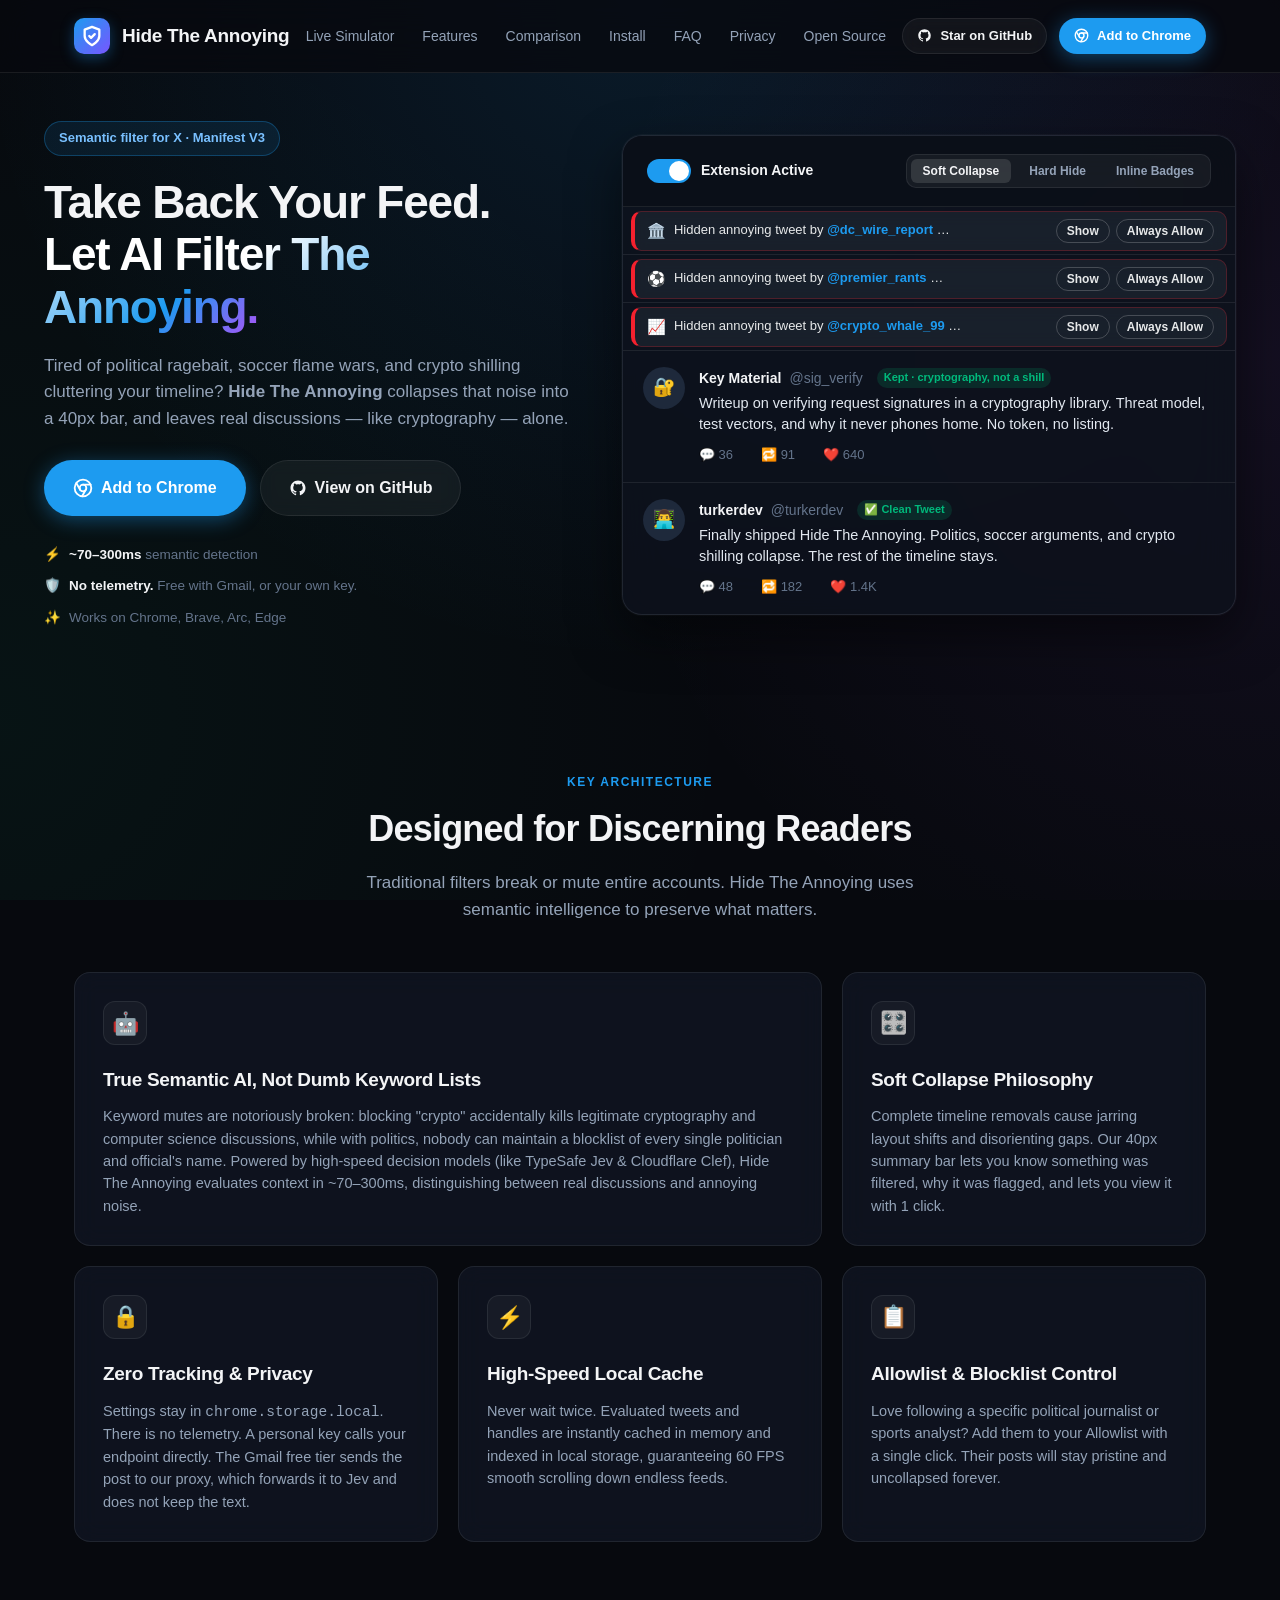
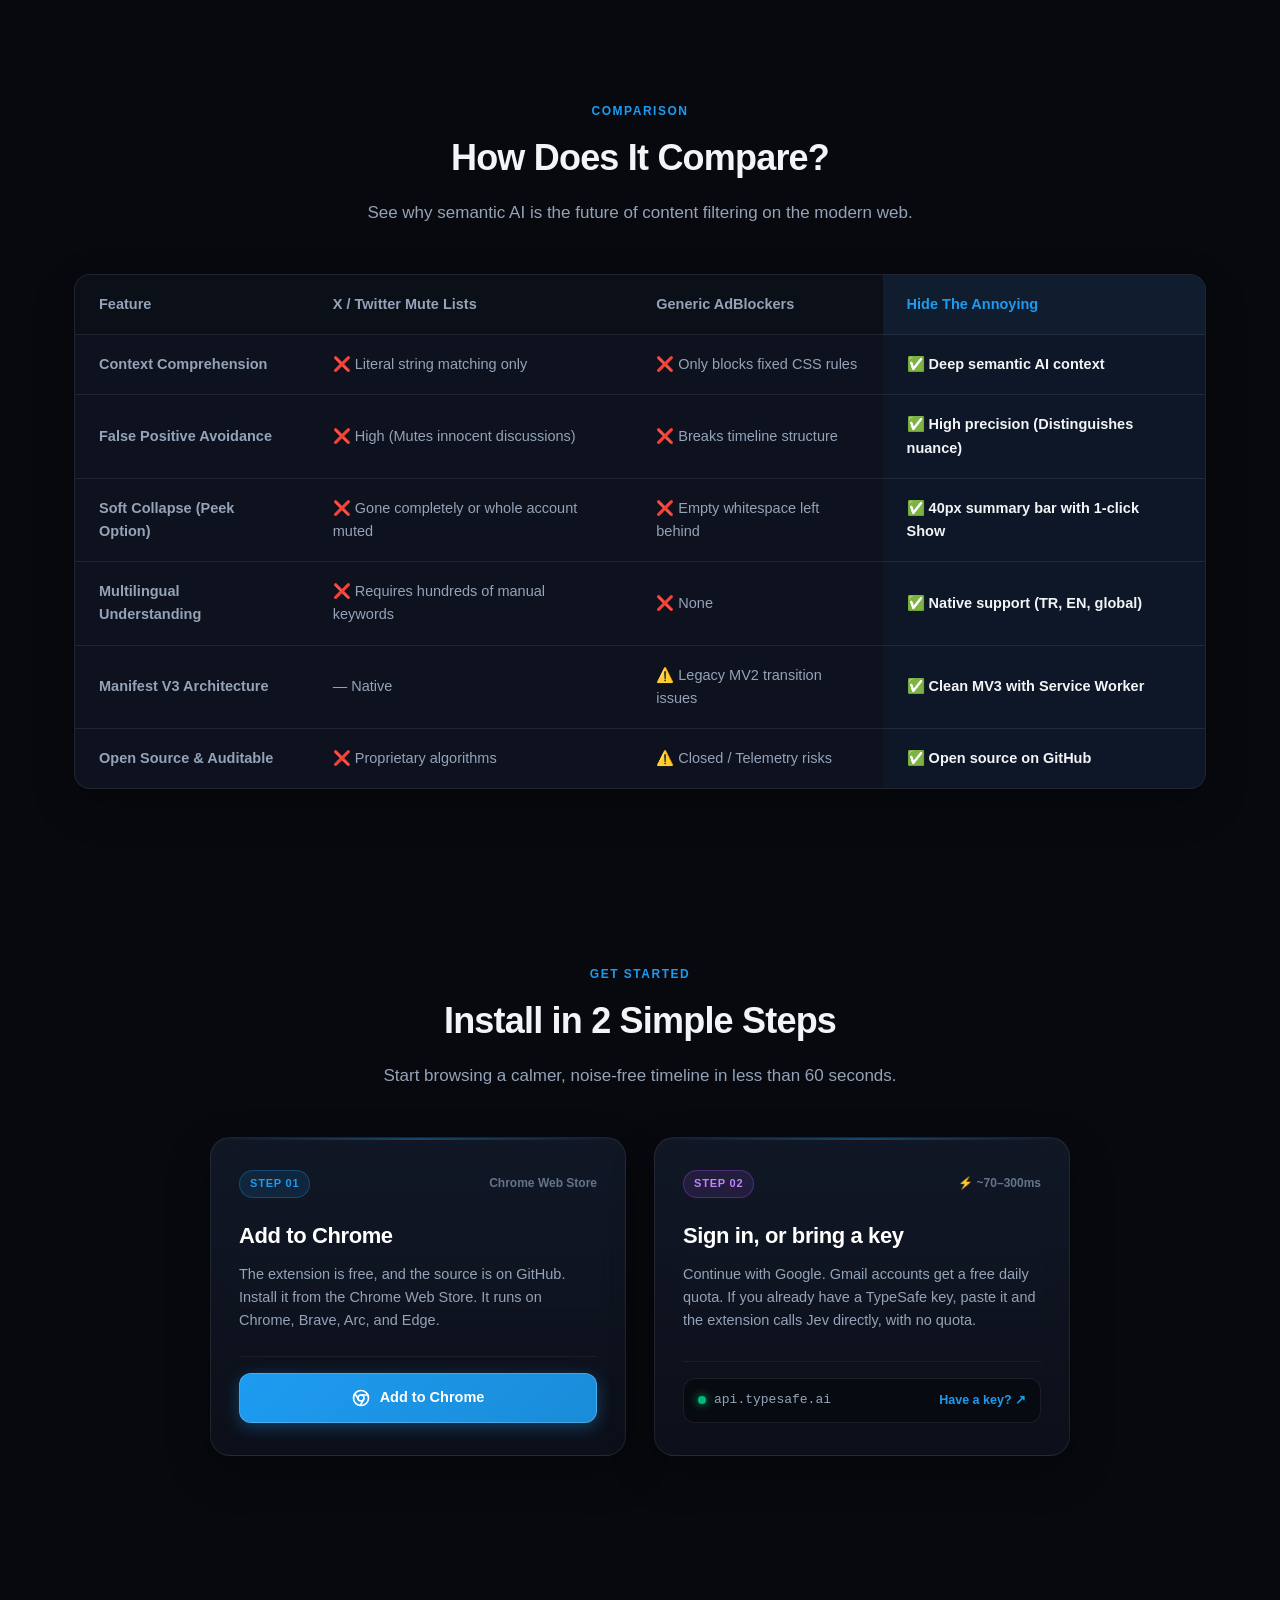
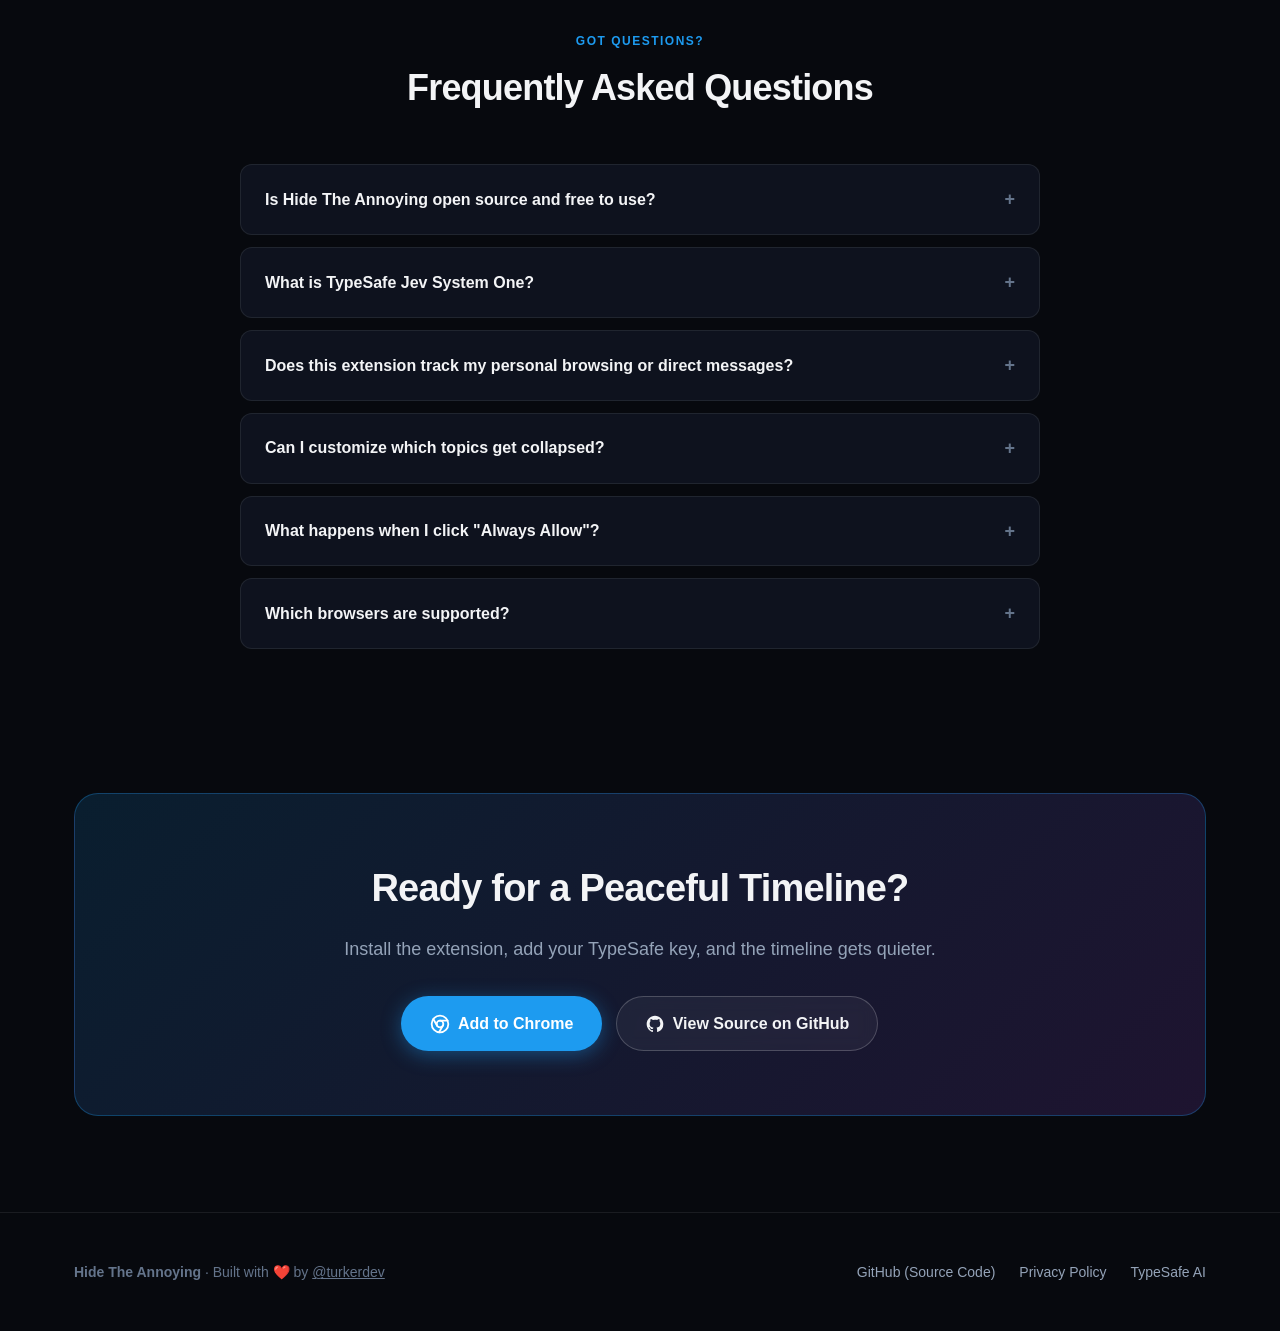
==== commit 7c1dc25c: "refactor: update popup styles and structure for improved UI/UX - Revamped CSS variables for dark and" ====
--- a/site/index.html
+++ b/site/index.html
@@ -1356,7 +1356,7 @@
             </div>
             <div class="hero-meta-item">
               <span>🛡️</span>
-              <span><strong>No telemetry.</strong> Your key, your endpoint.</span>
+              <span><strong>No telemetry.</strong> Free with Gmail, or your own key.</span>
             </div>
             <div class="hero-meta-item">
               <span>✨</span>
@@ -1584,7 +1584,7 @@
           <div class="bento-icon">🔒</div>
           <h3 class="bento-title">Zero Tracking & Privacy</h3>
           <p class="bento-desc">
-            Settings and your API key stay in <code>chrome.storage.local</code>. There is no telemetry. Tweet text is sent only to the decision API you configure.
+            Settings stay in <code>chrome.storage.local</code>. There is no telemetry. A personal key calls your endpoint directly. The Gmail free tier sends the post to our proxy, which forwards it to Jev and does not keep the text.
           </p>
         </div>
 
@@ -1715,9 +1715,9 @@
               <span class="step-badge step-badge-alt">Step 02</span>
               <span class="step-icon-badge">⚡ ~70–300ms</span>
             </div>
-            <h3 class="step-title">Enter API Key & Enjoy</h3>
+            <h3 class="step-title">Sign in, or bring a key</h3>
             <p class="step-desc">
-              Click the extension icon, paste your TypeSafe Jev API key, and open X. Classification runs on that endpoint.
+              Continue with Google. Gmail accounts get a free daily quota. If you already have a TypeSafe key, paste it and the extension calls Jev directly, with no quota.
             </p>
           </div>
           <div class="step-action-box">
@@ -1726,7 +1726,7 @@
                 <span class="step-dot-active"></span>
                 <span>api.typesafe.ai</span>
               </div>
-              <a href="https://typesafe.ai" target="_blank" rel="noopener" class="step-key-link">Get API Key ↗</a>
+              <a href="https://typesafe.ai" target="_blank" rel="noopener" class="step-key-link">Have a key? ↗</a>
             </div>
           </div>
         </div>
@@ -1749,7 +1749,7 @@
             <span class="faq-icon">+</span>
           </div>
           <div class="faq-answer">
-            The extension is free, and the source is on GitHub. Classification uses the decision API you configure, so you bring your own TypeSafe key. You can audit how posts are classified at <a href="https://github.com/turkerdev/hide-the-annoying" target="_blank" rel="noopener" style="color: var(--color-primary); text-decoration: underline;">github.com/turkerdev/hide-the-annoying</a>.
+            The extension is free, and the source is on GitHub. Sign in with Gmail for a daily quota, or paste your own TypeSafe key to skip that limit and call Jev directly. You can audit how posts are classified at <a href="https://github.com/turkerdev/hide-the-annoying" target="_blank" rel="noopener" style="color: var(--color-primary); text-decoration: underline;">github.com/turkerdev/hide-the-annoying</a>.
           </div>
         </div>
 
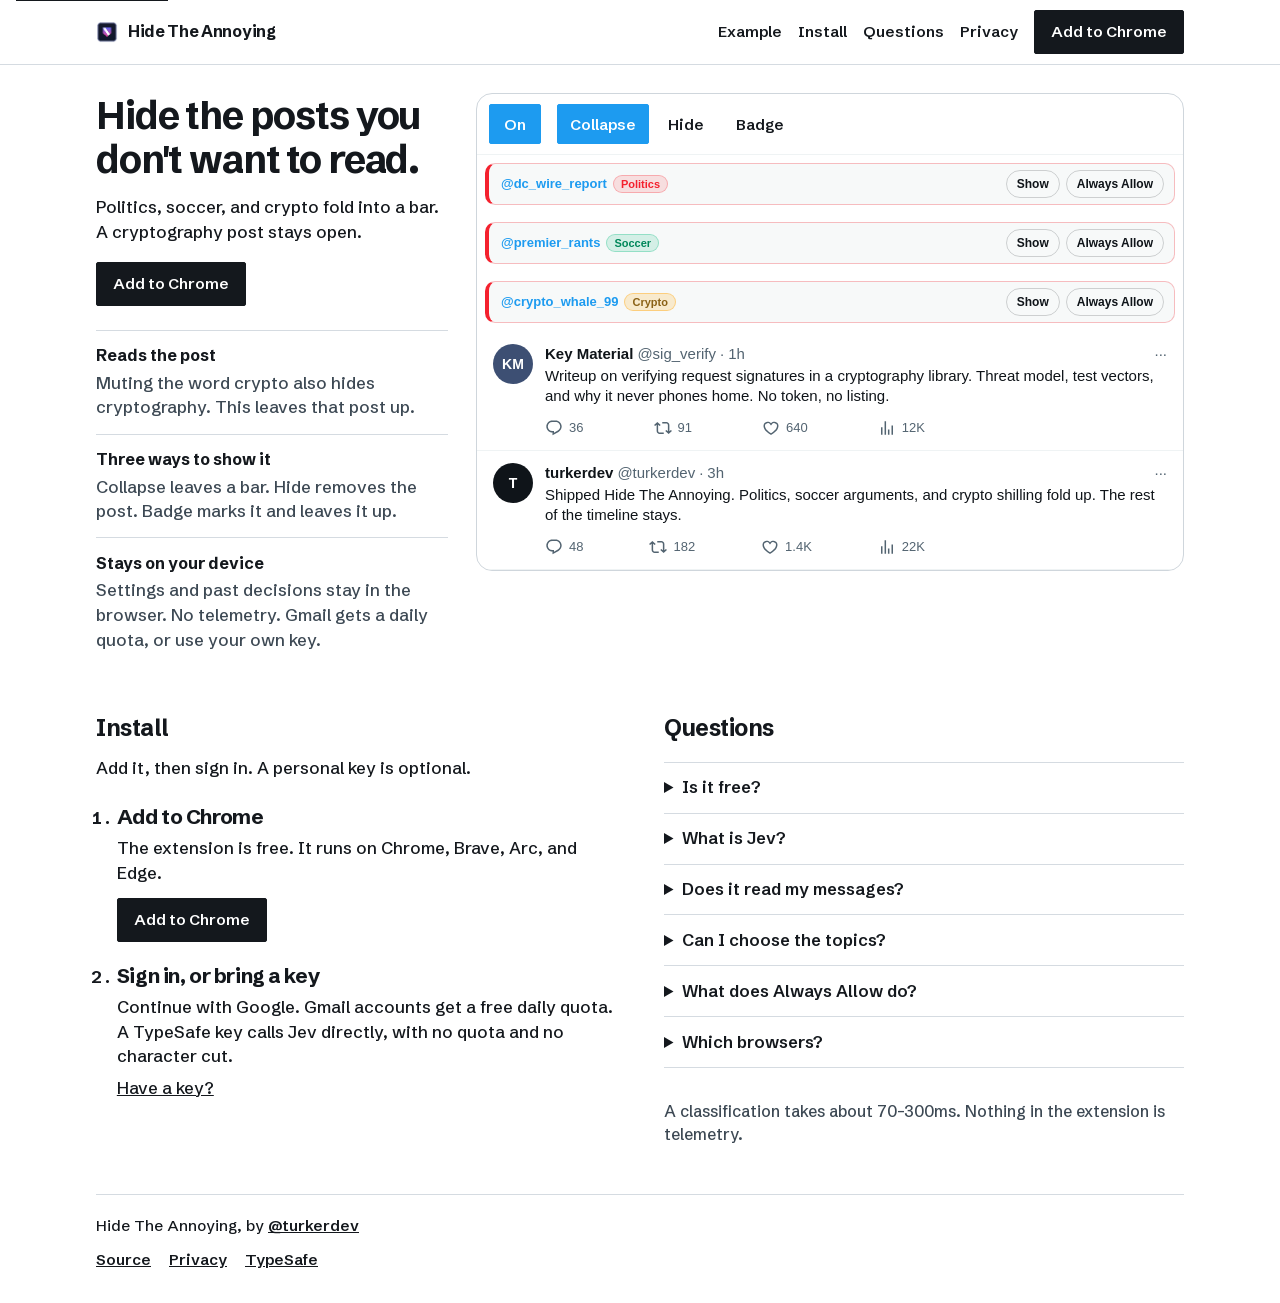
==== commit 52d37095: "Update privacy policy page and add wrangler configuration - Revamped the privacy policy content for " ====
--- a/site/index.html
+++ b/site/index.html
@@ -3,1878 +3,927 @@
 <head>
   <meta charset="UTF-8">
   <meta name="viewport" content="width=device-width, initial-scale=1.0">
-  <title>Hide The Annoying — AI-Powered Content Filter for X / Twitter</title>
-  <meta name="description" content="Clean your X (Twitter) timeline from toxic politics, soccer flamewars, and crypto shilling with intelligent semantic AI. Collapses annoying tweets into sleek, non-intrusive bars.">
+  <title>Hide The Annoying — Filter politics, soccer, and crypto on X</title>
+  <meta name="description" content="A Chrome extension that folds politics, soccer arguments, and crypto shilling on X into a short bar, and leaves the rest of the timeline alone.">
   <meta name="keywords" content="Twitter filter, X timeline cleaner, hide politics twitter, mute crypto twitter, hide soccer twitter, TypeSafe Jev, Chrome extension">
-  
-  <!-- Open Graph / Social Sharing -->
+
   <meta property="og:type" content="website">
   <meta property="og:url" content="https://hide-the-annoying.turker.dev/">
-  <meta property="og:title" content="Hide The Annoying — Reclaim Your Timeline on X">
-  <meta property="og:description" content="Intelligent semantic AI filter for X (Twitter). Soft-collapses politics, soccer arguments, and crypto spam in real-time.">
+  <meta property="og:title" content="Hide The Annoying — Hide the posts you don't want to read">
+  <meta property="og:description" content="Politics, soccer arguments, and crypto shilling fold into a bar. A cryptography post stays.">
   <meta property="og:image" content="https://hide-the-annoying.turker.dev/og.png">
   <meta property="og:image:width" content="1200">
   <meta property="og:image:height" content="630">
   <meta name="twitter:card" content="summary_large_image">
-  <meta name="twitter:title" content="Hide The Annoying — Reclaim Your Timeline on X">
-  <meta name="twitter:description" content="Intelligent semantic AI filter for X (Twitter). Soft-collapses politics, soccer arguments, and crypto spam in real-time.">
+  <meta name="twitter:title" content="Hide The Annoying — Hide the posts you don't want to read">
+  <meta name="twitter:description" content="Politics, soccer arguments, and crypto shilling fold into a bar. A cryptography post stays.">
   <meta name="twitter:image" content="https://hide-the-annoying.turker.dev/og.png">
-  
+
   <link rel="icon" type="image/png" href="icons/icon-128.png">
   <link rel="apple-touch-icon" href="icons/icon-128.png">
 
+  <script>
+    if (!window.matchMedia('(prefers-reduced-motion: reduce)').matches) {
+      document.documentElement.classList.add('intro');
+    }
+  </script>
+
   <style>
+    @font-face {
+      font-family: "Schibsted Grotesk";
+      font-style: normal;
+      font-weight: 500 700;
+      font-display: swap;
+      src: url("fonts/schibsted-grotesk.woff2") format("woff2");
+    }
+
+    @font-face {
+      font-family: "Newsreader";
+      font-style: normal;
+      font-weight: 400 600;
+      font-display: swap;
+      src: url("fonts/newsreader.woff2") format("woff2");
+    }
+
     :root {
-      --bg-dark: #07090e;
-      --bg-card: rgba(18, 24, 38, 0.7);
-      --bg-card-hover: rgba(25, 34, 52, 0.85);
-      --border-subtle: rgba(255, 255, 255, 0.08);
-      --border-active: rgba(29, 155, 240, 0.4);
-      --text-main: #f3f4f6;
-      --text-muted: #94a3b8;
-      --text-dim: #64748b;
-      --color-primary: #1d9bf0;
-      --color-primary-glow: rgba(29, 155, 240, 0.35);
-      --color-politics: #f4212e;
-      --color-soccer: #00ba7c;
-      --color-finance: #ffad1f;
-      --color-custom: #a855f7;
-      --font-stack: -apple-system, BlinkMacSystemFont, "Segoe UI", Roboto, Helvetica, Arial, sans-serif;
-    }
-
-    * {
-      box-sizing: border-box;
-      margin: 0;
-      padding: 0;
-    }
+      --desk: #ffffff;
+      --sheet: #ffffff;
+      --ink: #14181d;
+      --mute: #3d4954;
+      --rule: #d5dbe1;
+      --sans: "Schibsted Grotesk", "Avenir Next", "Segoe UI", sans-serif;
+      --serif: "Newsreader", "Iowan Old Style", Palatino, "Palatino Linotype", serif;
+    }
+
+    * { box-sizing: border-box; }
 
     html {
       scroll-behavior: smooth;
-      scroll-padding-top: 80px;
-      color-scheme: dark;
+      scroll-padding-top: 88px;
+      color-scheme: light;
     }
 
     body {
-      background-color: var(--bg-dark);
-      background-image: 
-        radial-gradient(circle at 50% 0%, rgba(29, 155, 240, 0.12) 0%, transparent 60%),
-        radial-gradient(circle at 100% 40%, rgba(168, 85, 247, 0.08) 0%, transparent 50%),
-        radial-gradient(circle at 0% 80%, rgba(0, 186, 124, 0.06) 0%, transparent 50%);
-      background-attachment: fixed;
-      color: var(--text-main);
-      font-family: var(--font-stack);
-      line-height: 1.6;
+      margin: 0;
+      background: var(--desk);
+      color: var(--ink);
+      font-family: var(--sans);
+      font-size: 1.0625rem;
+      line-height: 1.45;
+      font-weight: 400;
       -webkit-font-smoothing: antialiased;
-      overflow-x: hidden;
-    }
-
-    /* Layout Containers */
-    .container {
-      width: 100%;
-      max-width: 1180px;
-      margin: 0 auto;
-      padding: 0 24px;
-    }
-
-    /* Navbar */
-    .navbar {
+    }
+
+    .skip {
+      position: absolute;
+      left: 16px;
+      top: -40px;
+      background: var(--ink);
+      color: var(--sheet);
+      padding: 8px 12px;
+      z-index: 10;
+    }
+
+    .skip:focus { top: 12px; }
+
+    :focus-visible {
+      outline: 2px solid var(--ink);
+      outline-offset: 3px;
+    }
+
+    a { color: inherit; }
+
+    .column {
+      width: min(68rem, calc(100% - 32px));
+      margin-inline: auto;
+    }
+
+    .nav {
       position: sticky;
       top: 0;
-      z-index: 100;
-      backdrop-filter: blur(16px);
-      -webkit-backdrop-filter: blur(16px);
-      background: rgba(7, 9, 14, 0.75);
-      border-bottom: 1px solid var(--border-subtle);
-      transition: border-color 0.2s ease;
+      z-index: 5;
+      background: var(--desk);
+      border-bottom: 1px solid var(--rule);
     }
 
     .nav-inner {
       display: flex;
+      flex-wrap: wrap;
       align-items: center;
       justify-content: space-between;
-      height: 72px;
+      gap: 10px 16px;
+      min-height: 64px;
+      padding: 10px 0;
     }
 
     .brand {
       display: flex;
       align-items: center;
-      gap: 12px;
+      gap: 10px;
+      margin-right: auto;
+      min-width: 0;
+      color: var(--ink);
       text-decoration: none;
-      color: var(--text-main);
+      font-family: var(--sans);
       font-weight: 700;
-      font-size: 19px;
-      letter-spacing: -0.3px;
-    }
-
-    .brand-icon {
-      width: 36px;
-      height: 36px;
-      border-radius: 10px;
-      background: linear-gradient(135deg, #1d9bf0, #7856ff);
-      display: flex;
-      align-items: center;
-      justify-content: center;
-      box-shadow: 0 4px 14px var(--color-primary-glow);
-    }
-
-    .brand-icon img {
-      width: 24px;
-      height: 24px;
+      font-size: 1rem;
+      letter-spacing: -0.02em;
+    }
+
+    .brand img {
+      width: 22px;
+      height: 22px;
       display: block;
     }
 
+    .brand span { white-space: nowrap; }
+
     .nav-links {
       display: flex;
-      align-items: center;
-      gap: 28px;
-      list-style: none;
+      flex-wrap: wrap;
+      gap: 6px 16px;
     }
 
     .nav-links a {
-      color: var(--text-muted);
+      font-family: var(--sans);
+      font-weight: 600;
+      font-size: 0.95rem;
       text-decoration: none;
-      font-size: 14px;
-      font-weight: 500;
-      transition: color 0.15s ease;
-    }
-
-    .nav-links a:hover {
-      color: var(--text-main);
-    }
-
-    .nav-actions {
-      display: flex;
-      align-items: center;
-      gap: 12px;
-    }
-
-    .nav-toggle {
-      display: none;
-      align-items: center;
-      justify-content: center;
-      width: 36px;
-      height: 36px;
-      border-radius: 10px;
-      border: 1px solid var(--border-subtle);
-      background: rgba(255, 255, 255, 0.05);
-      color: var(--text-main);
-      cursor: pointer;
-    }
-
-    /* Buttons */
-    .btn {
+    }
+
+    .nav-links a:hover { text-decoration: underline; text-underline-offset: 0.18em; }
+
+    .button {
       display: inline-flex;
       align-items: center;
       justify-content: center;
-      gap: 8px;
+      min-height: 44px;
+      padding: 0 16px;
+      background: var(--ink);
+      color: var(--sheet);
+      text-decoration: none;
+      font-family: var(--sans);
+      font-weight: 600;
+      font-size: 0.95rem;
+      border: 1px solid var(--ink);
+      border-radius: 2px;
+    }
+
+    .button:hover { background: #0f1720; }
+
+    .stage {
+      display: grid;
+      grid-template-columns: minmax(16rem, 22rem) minmax(0, 1fr);
+      gap: 28px;
+      align-items: start;
+      padding-top: 28px;
+    }
+
+    .side h1 {
+      font-size: clamp(1.85rem, 3vw, 2.45rem);
+      line-height: 1.15;
+      letter-spacing: -0.03em;
+      text-wrap: balance;
+    }
+
+    .side .dek {
+      margin: 0.85rem 0 0;
+      color: var(--ink);
+    }
+
+    .side .button { margin-top: 1.1rem; }
+
+    .facts {
+      margin: 1.5rem 0 0;
+      padding: 0;
+    }
+
+    .facts div {
+      padding: 0.85rem 0;
+      border-top: 1px solid var(--rule);
+    }
+
+    .facts dt {
+      font-weight: 700;
+      font-size: 1rem;
+    }
+
+    .facts dd {
+      margin: 0.2rem 0 0;
+      color: var(--mute);
+    }
+
+    h1, h2, h3 {
+      font-family: var(--sans);
+      font-weight: 700;
+      letter-spacing: -0.02em;
+      line-height: 1.2;
+      margin: 0;
+    }
+
+    .feed {
+      background: #fff;
+      color: #0f1419;
+      margin-top: 0;
+      border: 1px solid #cfd6dc;
+      border-radius: 16px;
+      overflow: hidden;
+      font-family: -apple-system, BlinkMacSystemFont, "Segoe UI", Roboto, Helvetica, Arial, sans-serif;
+      font-size: 15px;
+      line-height: 20px;
+    }
+
+    .toolbar {
+      display: flex;
+      flex-wrap: wrap;
+      align-items: center;
+      gap: 10px 16px;
+      padding: 10px 12px;
+      border-bottom: 1px solid #eff3f4;
+    }
+
+    .power, .sim-mode-btn, .fold-actions button {
+      font-family: var(--sans);
+      font-size: 0.95rem;
+      font-weight: 600;
+      cursor: pointer;
+      border-radius: 2px;
+    }
+
+    .power {
+      min-height: 40px;
+      padding: 0 14px;
+      border: 1px solid var(--ink);
+      background: transparent;
+      color: var(--mute);
+    }
+
+    .feed .power.sim-toggle-active,
+    .feed .sim-mode-btn.active {
+      background: #1d9bf0;
+      border-color: #1d9bf0;
+      color: #fff;
+    }
+
+    .modes {
+      display: flex;
+      flex-wrap: wrap;
+      gap: 6px;
+    }
+
+    .sim-mode-btn {
+      min-height: 40px;
+      padding: 0 12px;
+      border: 1px solid transparent;
+      background: transparent;
+      color: var(--ink);
+    }
+
+    .hidden-note {
+      margin: 0;
+      padding: 12px 16px;
+      color: #536471;
+      font-weight: 400;
+      border-bottom: 1px solid #eff3f4;
+    }
+
+    .mock-tweet {
+      display: flex;
+      flex-direction: column;
+      margin: 0;
+    }
+
+    .tweet-body {
+      display: flex;
+      order: 2;
+      gap: 12px;
+      overflow: hidden;
+      min-height: 0;
+      max-height: 360px;
+      padding: 12px 16px;
+      border-bottom: 1px solid #eff3f4;
+    }
+
+    .mock-tweet.is-collapsed .tweet-body {
+      max-height: 0;
+      opacity: 0;
+      padding-top: 0;
+      padding-bottom: 0;
+      border-bottom-color: transparent;
+    }
+
+    .avatar {
+      width: 40px;
+      height: 40px;
+      border-radius: 999px;
+      flex: 0 0 40px;
+      display: grid;
+      place-items: center;
+      color: #fff;
+      font-weight: 700;
       font-size: 14px;
-      font-weight: 600;
-      padding: 10px 18px;
-      border-radius: 9999px;
-      text-decoration: none;
-      cursor: pointer;
-      border: 1px solid transparent;
-      transition: all 0.2s cubic-bezier(0.16, 1, 0.3, 1);
-      white-space: nowrap;
-    }
-
-    .btn-sm {
-      padding: 7px 14px;
-      font-size: 13px;
-    }
-
-    .btn-lg {
-      padding: 14px 28px;
-      font-size: 16px;
-    }
-
-    .btn-primary {
-      background: var(--color-primary);
-      color: #ffffff;
-      box-shadow: 0 4px 20px rgba(29, 155, 240, 0.4);
-    }
-
-    .btn-primary:hover {
-      background: #1a8cd8;
-      box-shadow: 0 6px 26px rgba(29, 155, 240, 0.6);
-      transform: translateY(-1px);
-    }
-
-    .btn-secondary {
-      background: rgba(255, 255, 255, 0.05);
-      border-color: var(--border-subtle);
-      color: var(--text-main);
-      backdrop-filter: blur(8px);
-    }
-
-    .btn-secondary:hover {
-      background: rgba(255, 255, 255, 0.1);
-      border-color: rgba(255, 255, 255, 0.2);
-      transform: translateY(-1px);
-    }
-
-    /* Hero Section - Side-by-Side */
-    .hero {
-      padding: 48px 0 64px;
-      position: relative;
-    }
-
-    .hero-container {
-      max-width: 1240px;
-    }
-
-    .hero-grid {
-      display: grid;
-      grid-template-columns: 1fr 1.15fr;
-      align-items: center;
-      gap: 44px;
-    }
-
-    .hero-content {
-      display: flex;
-      flex-direction: column;
-      align-items: flex-start;
-      text-align: left;
-    }
-
-    .hero-badge {
+      letter-spacing: 0;
+    }
+
+    .avatar-politics { background: #5b7083; }
+    .avatar-soccer { background: #1d6b45; }
+    .avatar-finance { background: #8a6116; }
+    .avatar-kept { background: #3d4f73; }
+    .avatar-me { background: #0f1419; }
+
+    .tweet-main { min-width: 0; flex: 1; }
+
+    .tweet-head {
+      display: flex;
+      align-items: baseline;
+      flex-wrap: wrap;
+      gap: 4px;
+      min-width: 0;
+    }
+
+    .tweet-name {
+      font-weight: 700;
+      color: #0f1419;
+    }
+
+    .tweet-handle,
+    .tweet-time,
+    .tweet-dot {
+      color: #536471;
+    }
+
+    .tweet-more {
+      margin-left: auto;
+      color: #536471;
+      align-self: center;
+    }
+
+    .mark {
+      display: none;
+      padding: 1px 7px;
+      border-radius: 999px;
+      font-size: 11px;
+      font-weight: 700;
+      line-height: 16px;
+      background: rgba(244, 33, 46, 0.12);
+      color: #f4212e;
+    }
+
+    .mock-tweet[data-category="soccer"] .mark {
+      background: rgba(0, 186, 124, 0.15);
+      color: #00875a;
+    }
+
+    .mock-tweet[data-category="finance"] .mark {
+      background: rgba(255, 173, 31, 0.22);
+      color: #8a6116;
+    }
+
+    .mock-tweet.is-badged .mark { display: inline; }
+
+    .tweet-text {
+      margin: 2px 0 0;
+      color: #0f1419;
+      font-size: 15px;
+      line-height: 20px;
+      white-space: pre-wrap;
+    }
+
+    .tweet-actions {
+      display: flex;
+      justify-content: space-between;
+      max-width: 380px;
+      margin-top: 12px;
+      color: #536471;
+    }
+
+    .tweet-actions span {
       display: inline-flex;
       align-items: center;
-      gap: 8px;
-      padding: 6px 14px;
-      border-radius: 9999px;
-      background: rgba(29, 155, 240, 0.1);
-      border: 1px solid rgba(29, 155, 240, 0.3);
-      color: #79c0ff;
+      gap: 6px;
       font-size: 13px;
-      font-weight: 600;
-      margin-bottom: 20px;
-      animation: pulseGlow 3s infinite alternate;
-    }
-
-    @keyframes pulseGlow {
-      0% { box-shadow: 0 0 10px rgba(29, 155, 240, 0.1); }
-      100% { box-shadow: 0 0 24px rgba(29, 155, 240, 0.35); }
-    }
-
-    .hero-title {
-      font-size: 46px;
-      line-height: 1.14;
-      font-weight: 800;
-      letter-spacing: -1.2px;
-      margin-bottom: 20px;
-      text-align: left;
-    }
-
-    .hero-title .gradient-text {
-      background: linear-gradient(135deg, #ffffff 40%, #1d9bf0 80%, #a855f7 100%);
-      -webkit-background-clip: text;
-      -webkit-text-fill-color: transparent;
-    }
-
-    .hero-desc {
-      font-size: 17px;
-      color: var(--text-muted);
-      margin-bottom: 28px;
-      font-weight: 400;
-      line-height: 1.55;
-      text-align: left;
-    }
-
-    .hero-cta {
-      display: flex;
-      align-items: center;
-      gap: 14px;
-      flex-wrap: wrap;
-      margin-bottom: 28px;
-    }
-
-    .hero-meta {
-      display: flex;
-      flex-direction: column;
-      gap: 10px;
-      font-size: 13.5px;
-      color: var(--text-dim);
-    }
-
-    .hero-meta-item {
-      display: inline-flex;
-      align-items: center;
-      gap: 8px;
-    }
-
-    .hero-meta-item strong {
-      color: var(--text-main);
-      font-weight: 600;
-    }
-
-    .hero-preview {
-      width: 100%;
-      min-width: 0;
-    }
-
-    .section-header {
-      text-align: center;
-      margin-bottom: 48px;
-    }
-
-    .section-tag {
-      font-size: 12px;
-      text-transform: uppercase;
-      font-weight: 700;
-      letter-spacing: 1.5px;
-      color: var(--color-primary);
-      margin-bottom: 8px;
-    }
-
-    .section-title {
-      font-size: 36px;
-      font-weight: 800;
-      letter-spacing: -0.8px;
-      margin-bottom: 12px;
-    }
-
-    .section-desc {
-      font-size: 17px;
-      color: var(--text-muted);
-      max-width: 600px;
-      margin: 0 auto;
-    }
-
-    .simulator-card {
-      background: var(--bg-card);
-      border: 1px solid var(--border-subtle);
-      border-radius: 20px;
-      backdrop-filter: blur(20px);
-      -webkit-backdrop-filter: blur(20px);
-      box-shadow: 0 20px 50px rgba(0, 0, 0, 0.5), 0 0 0 1px rgba(255, 255, 255, 0.04);
-      overflow: hidden;
-      width: 100%;
-      margin: 0 auto;
-    }
-
-    .sim-toolbar {
-      padding: 18px 24px;
-      background: rgba(10, 14, 22, 0.8);
-      border-bottom: 1px solid var(--border-subtle);
-      display: flex;
+    }
+
+    .tweet-actions svg {
+      width: 18px;
+      height: 18px;
+      fill: currentColor;
+    }
+
+    .feed .fold,
+    .feed .fold-actions button {
+      font-family: inherit;
+    }
+
+    .fold {
+      order: 1;
+      display: none;
       align-items: center;
       justify-content: space-between;
       flex-wrap: wrap;
-      gap: 16px;
-    }
-
-    .sim-status {
+      gap: 8px;
+      margin: 8px;
+      min-height: 40px;
+      padding: 6px 10px 6px 12px;
+      background: #f7f9f9;
+      border: 1px solid rgba(244, 33, 46, 0.28);
+      border-left: 4px solid #f4212e;
+      border-radius: 10px;
+      color: #0f1419;
+      font-size: 13px;
+      line-height: 1.3;
+    }
+
+    .mock-tweet.is-collapsed .fold,
+    .mock-tweet.is-expanded .fold {
+      display: flex;
+    }
+
+    .hta-banner-info {
       display: flex;
       align-items: center;
-      gap: 12px;
-    }
-
-    .sim-toggle-wrapper {
-      display: flex;
-      align-items: center;
-      gap: 10px;
-      cursor: pointer;
-      user-select: none;
-    }
-
-    .sim-switch {
-      position: relative;
-      width: 44px;
-      height: 24px;
-      background: #334155;
-      border-radius: 9999px;
-      transition: background 0.25s ease;
-    }
-
-    .sim-switch::after {
-      content: '';
-      position: absolute;
-      top: 2px;
-      left: 2px;
-      width: 20px;
-      height: 20px;
-      background: white;
-      border-radius: 50%;
-      transition: transform 0.25s cubic-bezier(0.16, 1, 0.3, 1);
-    }
-
-    .sim-toggle-active .sim-switch {
-      background: var(--color-primary);
-    }
-
-    .sim-toggle-active .sim-switch::after {
-      transform: translateX(20px);
-    }
-
-    .sim-mode-select {
-      display: flex;
-      align-items: center;
-      gap: 6px;
-      background: rgba(255, 255, 255, 0.05);
-      padding: 4px;
-      border-radius: 10px;
-      border: 1px solid var(--border-subtle);
-    }
-
-    .sim-mode-btn {
-      background: transparent;
-      border: none;
-      color: var(--text-muted);
-      padding: 5px 12px;
-      border-radius: 6px;
-      font-size: 12px;
-      font-weight: 600;
-      cursor: pointer;
-      transition: all 0.15s ease;
-    }
-
-    .sim-mode-btn.active {
-      background: rgba(255, 255, 255, 0.12);
-      color: var(--text-main);
-    }
-
-    /* Mock Timeline Feed */
-    .mock-timeline {
-      padding: 0;
-      background: rgba(10, 14, 22, 0.5);
-    }
-
-    .sim-hidden-note {
-      display: flex;
-      align-items: center;
-      gap: 8px;
-      padding: 14px 20px;
-      color: var(--text-muted);
-      font-size: 13.5px;
-      font-weight: 600;
-      border-bottom: 1px solid var(--border-subtle);
-    }
-
-    .sim-hidden-note[hidden] {
-      display: none;
-    }
-
-    .kept-pill {
-      font-size: 11px;
-      background: rgba(0, 186, 124, 0.15);
-      color: #00ba7c;
+      min-width: 0;
+      flex: 1 1 140px;
+    }
+
+    .hta-text { min-width: 0; }
+
+    .hta-handle {
+      font-weight: 700;
+      color: #1d9bf0;
+    }
+
+    .hta-category-tag {
+      display: inline-block;
+      margin-left: 6px;
       padding: 1px 7px;
-      border-radius: 9999px;
-      margin-left: 6px;
-      font-weight: 600;
-      white-space: nowrap;
-    }
-
-    .mock-tweet {
-      border-bottom: 1px solid var(--border-subtle);
-      transition: all 0.2s ease;
-      position: relative;
-    }
-
-    .mock-tweet:last-child {
-      border-bottom: none;
-    }
-
-    /* Tweet Content Style */
-    .tweet-body {
-      padding: 16px 20px;
-      display: flex;
-      gap: 14px;
-      transition: opacity 0.2s ease, max-height 0.2s ease;
-    }
-
-    .tweet-avatar {
-      width: 42px;
-      height: 42px;
-      border-radius: 50%;
-      background: #1e293b;
-      display: flex;
-      align-items: center;
-      justify-content: center;
-      font-size: 18px;
-      flex-shrink: 0;
-    }
-
-    .tweet-main {
-      flex: 1;
-      min-width: 0;
-    }
-
-    .tweet-author {
-      display: flex;
-      align-items: center;
-      flex-wrap: wrap;
-      gap: 8px;
-      margin-bottom: 4px;
-      font-size: 14px;
-    }
-
-    .tweet-name {
-      font-weight: 700;
-      color: var(--text-main);
-    }
-
-    .tweet-handle {
-      color: var(--text-dim);
-    }
-
-    .tweet-text {
-      font-size: 14.5px;
-      color: #e2e8f0;
-      line-height: 1.45;
-      margin-bottom: 10px;
-    }
-
-    .tweet-actions {
-      display: flex;
-      align-items: center;
-      gap: 28px;
-      font-size: 13px;
-      color: var(--text-dim);
-    }
-
-    .tweet-action-item {
-      display: flex;
-      align-items: center;
-      gap: 6px;
-    }
-
-    /* Collapsed Banner (Matches extension content.css 1:1) */
-    .hta-collapsed-banner {
-      display: flex;
-      align-items: center !important;
-      justify-content: space-between !important;
-      background: rgba(30, 39, 50, 0.7) !important;
-      backdrop-filter: blur(8px) !important;
-      -webkit-backdrop-filter: blur(8px) !important;
-      border: 1px solid rgba(244, 33, 46, 0.25) !important;
-      border-left: 4px solid #f4212e !important;
-      border-radius: 10px !important;
-      padding: 0 12px !important;
-      margin: 4px 8px !important;
-      height: 40px !important;
-      min-height: 40px !important;
-      max-height: 40px !important;
-      color: #e7e9ea !important;
-      font-family: var(--font-stack) !important;
-      font-size: 13px !important;
-      line-height: 1.3 !important;
-      box-sizing: border-box !important;
-      overflow: hidden !important;
-      transition: background 0.15s ease, border-color 0.15s ease !important;
-    }
-
-    .hta-collapsed-banner:hover {
-      border-color: rgba(244, 33, 46, 0.5) !important;
-      background: rgba(38, 49, 64, 0.8) !important;
-    }
-
-    .hta-banner-info {
-      display: flex !important;
-      align-items: center !important;
-      gap: 8px !important;
-      flex: 1 1 auto !important;
-      min-width: 0 !important;
-      overflow: hidden !important;
-    }
-
-    .hta-icon {
-      font-size: 15px !important;
-      flex-shrink: 0 !important;
-    }
-
-    .hta-text {
-      min-width: 0 !important;
-      overflow: hidden !important;
-      text-overflow: ellipsis !important;
-      white-space: nowrap !important;
-    }
-
-    .hta-handle {
-      font-weight: 700 !important;
-      color: #1d9bf0 !important;
-    }
-
-    .hta-category-tag {
-      display: inline-flex !important;
-      align-items: center !important;
-      padding: 2px 7px !important;
-      border-radius: 9999px !important;
-      font-size: 11px !important;
-      font-weight: 600 !important;
-      text-transform: uppercase !important;
-      letter-spacing: 0.5px !important;
-      margin-left: 4px !important;
-    }
-
-    .hta-tag-politics {
-      background: rgba(244, 33, 46, 0.18) !important;
-      color: #f4212e !important;
-      border: 1px solid rgba(244, 33, 46, 0.3) !important;
-    }
-
-    .hta-tag-soccer {
-      background: rgba(0, 186, 124, 0.18) !important;
-      color: #00ba7c !important;
-      border: 1px solid rgba(0, 186, 124, 0.3) !important;
-    }
-
-    .hta-tag-finance {
-      background: rgba(255, 173, 31, 0.18) !important;
-      color: #ffad1f !important;
-      border: 1px solid rgba(255, 173, 31, 0.3) !important;
-    }
-
-    .hta-banner-actions {
-      display: flex !important;
-      align-items: center !important;
-      gap: 6px !important;
-      flex-shrink: 0 !important;
-      margin-left: 10px !important;
-    }
-
-    .hta-btn {
-      background: transparent !important;
-      border: 1px solid rgba(255, 255, 255, 0.2) !important;
-      color: inherit !important;
-      padding: 4px 10px !important;
-      border-radius: 9999px !important;
-      font-size: 12px !important;
-      font-weight: 600 !important;
-      cursor: pointer !important;
-      transition: all 0.15s ease !important;
-      outline: none !important;
-    }
-
-    .hta-btn:hover {
-      background: rgba(255, 255, 255, 0.1) !important;
-      border-color: rgba(255, 255, 255, 0.4) !important;
-    }
-
-    .hta-btn-allow:hover {
-      color: #00ba7c !important;
-      border-color: #00ba7c !important;
-      background: rgba(0, 186, 124, 0.1) !important;
-    }
-
-    @media (max-width: 540px) {
-      .hta-btn {
-        padding: 3px 7px !important;
-        font-size: 11px !important;
-      }
-    }
-
-    /* Simulation States */
-    .mock-tweet .hta-collapsed-banner {
-      display: none !important;
-    }
-
-    .mock-tweet.is-collapsed {
-      max-height: 48px !important;
-      overflow: hidden !important;
-      padding: 0 !important;
-    }
-
-    .mock-tweet.is-collapsed .hta-collapsed-banner {
-      display: flex !important;
-    }
-
-    .mock-tweet.is-collapsed .tweet-body {
-      display: none !important;
-    }
-
-    .mock-tweet.is-expanded {
-      max-height: none !important;
-      overflow: visible !important;
-      padding: 0 !important;
-      display: flex !important;
-      flex-direction: column !important;
-      align-items: stretch !important;
-    }
-
-    .mock-tweet.is-expanded .hta-collapsed-banner {
-      display: flex !important;
-      width: calc(100% - 40px) !important;
-      margin: 12px 20px 4px 20px !important;
-      flex-shrink: 0 !important;
-    }
-
-    .mock-tweet.is-expanded .tweet-body {
-      display: flex !important;
-      width: 100% !important;
-      flex-grow: 1 !important;
-    }
-
-    .mock-tweet.is-hidden {
-      display: none !important;
-    }
-
-    .mock-tweet.is-badged .hta-collapsed-banner {
-      display: none !important;
-    }
-
-    .mock-tweet.is-badged .tweet-body {
-      display: flex !important;
-    }
-
-    .mock-tweet.is-badged .hta-inline-badge {
-      display: inline-flex !important;
-    }
-
-    /* Inline Badges */
-    .hta-inline-badge {
-      display: inline-flex;
-      align-items: center;
-      gap: 4px;
-      padding: 1px 7px;
-      border-radius: 9999px;
-      font-size: 11px;
-      font-weight: 600;
-      margin-left: 6px;
-      border: 1px solid transparent;
-    }
-
-    .hta-badge-politics {
-      background: rgba(244, 33, 46, 0.15);
-      color: #f4212e;
-      border-color: rgba(244, 33, 46, 0.3);
-    }
-
-    .hta-badge-soccer {
-      background: rgba(0, 186, 124, 0.15);
-      color: #00ba7c;
-      border-color: rgba(0, 186, 124, 0.3);
-    }
-
-    .hta-badge-finance {
-      background: rgba(255, 173, 31, 0.15);
-      color: #ffad1f;
-      border-color: rgba(255, 173, 31, 0.3);
-    }
-
-    /* Features Grid (Bento) */
-    .features {
-      padding: 80px 0;
-    }
-
-    .bento-grid {
-      display: grid;
-      grid-template-columns: repeat(3, 1fr);
-      gap: 20px;
-    }
-
-    .bento-item {
-      background: var(--bg-card);
-      border: 1px solid var(--border-subtle);
-      border-radius: 16px;
-      padding: 28px;
-      backdrop-filter: blur(12px);
-      transition: all 0.25s ease;
-      position: relative;
-      overflow: hidden;
-    }
-
-    .bento-item:hover {
-      border-color: rgba(29, 155, 240, 0.3);
-      transform: translateY(-2px);
-      box-shadow: 0 12px 30px rgba(0, 0, 0, 0.25);
-    }
-
-    .bento-item.col-span-2 {
-      grid-column: span 2;
-    }
-
-    .bento-item.col-span-3 {
-      grid-column: span 3;
-    }
-
-    .bento-icon {
-      width: 44px;
-      height: 44px;
-      border-radius: 12px;
-      background: rgba(255, 255, 255, 0.04);
-      border: 1px solid var(--border-subtle);
-      display: flex;
-      align-items: center;
-      justify-content: center;
-      font-size: 22px;
-      margin-bottom: 20px;
-    }
-
-    .bento-title {
-      font-size: 19px;
-      font-weight: 700;
-      margin-bottom: 10px;
-      letter-spacing: -0.3px;
-    }
-
-    .bento-desc {
-      font-size: 14.5px;
-      color: var(--text-muted);
-      line-height: 1.55;
-    }
-
-    /* Comparison Table */
-    .comparison-section {
-      padding: 80px 0;
-    }
-
-    .comp-table-wrapper {
-      background: var(--bg-card);
-      border: 1px solid var(--border-subtle);
-      border-radius: 16px;
-      overflow: hidden;
-      box-shadow: 0 16px 40px rgba(0, 0, 0, 0.25);
-    }
-
-    .comp-table {
-      width: 100%;
-      border-collapse: collapse;
-      text-align: left;
-    }
-
-    .comp-table th, .comp-table td {
-      padding: 18px 24px;
-      font-size: 14.5px;
-    }
-
-    .comp-table th {
-      background: rgba(10, 14, 22, 0.8);
-      font-weight: 700;
-      color: var(--text-muted);
-      border-bottom: 1px solid var(--border-subtle);
-    }
-
-    .comp-table th.highlight-col {
-      color: var(--color-primary);
-      background: rgba(29, 155, 240, 0.08);
-    }
-
-    .comp-table td {
-      border-bottom: 1px solid var(--border-subtle);
-      color: var(--text-muted);
-    }
-
-    .comp-table tr:last-child td {
-      border-bottom: none;
-    }
-
-    .comp-table td.highlight-col {
-      background: rgba(29, 155, 240, 0.04);
-      color: var(--text-main);
-      font-weight: 600;
-    }
-
-    /* Installation Steps */
-    .install-section {
-      padding: 96px 0;
-      position: relative;
-    }
-
-    .steps-grid {
-      display: grid;
-      grid-template-columns: repeat(2, 1fr);
-      gap: 28px;
-      max-width: 860px;
-      margin: 0 auto;
-    }
-
-    .step-card {
-      background: linear-gradient(180deg, rgba(22, 30, 48, 0.7) 0%, rgba(13, 17, 28, 0.85) 100%);
-      border: 1px solid var(--border-subtle);
-      border-radius: 20px;
-      padding: 32px 28px;
-      position: relative;
-      display: flex;
-      flex-direction: column;
-      justify-content: space-between;
-      backdrop-filter: blur(16px);
-      -webkit-backdrop-filter: blur(16px);
-      box-shadow: 0 16px 40px rgba(0, 0, 0, 0.35);
-      transition: all 0.3s cubic-bezier(0.16, 1, 0.3, 1);
-      overflow: hidden;
-    }
-
-    .step-card::before {
-      content: '';
-      position: absolute;
-      top: 0;
-      left: 0;
-      right: 0;
-      height: 2px;
-      background: linear-gradient(90deg, transparent, rgba(29, 155, 240, 0.6), transparent);
-      opacity: 0.6;
-      transition: opacity 0.3s ease;
-    }
-
-    .step-card:hover {
-      border-color: rgba(29, 155, 240, 0.35);
-      transform: translateY(-3px);
-      box-shadow: 0 24px 50px rgba(0, 0, 0, 0.45);
-    }
-
-    .step-card:hover::before {
-      opacity: 1;
-    }
-
-    .step-header {
-      display: flex;
-      align-items: center;
-      justify-content: space-between;
-      margin-bottom: 20px;
-    }
-
-    .step-badge {
-      display: inline-flex;
-      align-items: center;
-      gap: 6px;
-      padding: 4px 10px;
-      border-radius: 9999px;
+      border-radius: 999px;
       font-size: 11px;
       font-weight: 700;
-      letter-spacing: 0.8px;
-      text-transform: uppercase;
-      background: rgba(29, 155, 240, 0.12);
-      color: #1d9bf0;
-      border: 1px solid rgba(29, 155, 240, 0.3);
-    }
-
-    .step-badge-alt {
-      background: rgba(168, 85, 247, 0.12);
-      color: #c084fc;
-      border-color: rgba(168, 85, 247, 0.3);
-    }
-
-    .step-icon-badge {
+      border: 1px solid transparent;
+    }
+
+    .hta-tag-politics {
+      color: #f4212e;
+      background: rgba(244, 33, 46, 0.12);
+      border-color: rgba(244, 33, 46, 0.28);
+    }
+
+    .hta-tag-soccer {
+      color: #00875a;
+      background: rgba(0, 186, 124, 0.14);
+      border-color: rgba(0, 186, 124, 0.3);
+    }
+
+    .hta-tag-finance {
+      color: #8a6116;
+      background: rgba(255, 173, 31, 0.2);
+      border-color: rgba(255, 173, 31, 0.45);
+    }
+
+    .fold-actions {
+      display: flex;
+      flex-wrap: wrap;
+      gap: 6px;
+    }
+
+    .fold-actions button {
+      min-height: 28px;
+      padding: 2px 10px;
+      border: 1px solid rgba(15, 20, 25, 0.18);
+      border-radius: 999px;
+      background: transparent;
+      color: inherit;
       font-size: 12px;
+    }
+
+    .fold-actions button:disabled {
+      opacity: 0.55;
+      cursor: default;
+    }
+
+    .mock-tweet.is-hidden { display: none; }
+
+    .lower {
+      display: grid;
+      grid-template-columns: 1fr 1fr;
+      gap: 40px 48px;
+      padding-top: 48px;
+    }
+
+    .block h2 {
+      font-size: 1.45rem;
+      text-wrap: balance;
+    }
+
+    .block > p,
+    .point p,
+    .steps p,
+    .faq p {
+      max-width: 38em;
+    }
+
+    .lead {
+      margin: 0.9rem 0 0;
+    }
+
+    .points { margin-top: 1.75rem; }
+
+    .point { margin-top: 1.5rem; }
+
+    .point h3,
+    .steps h3 {
+      font-size: 1.3rem;
+      letter-spacing: -0.02em;
+      line-height: 1.2;
+    }
+
+    .point p,
+    .steps p,
+    .faq p {
+      margin: 0.4rem 0 0;
+    }
+
+    .steps {
+      margin: 1.5rem 0 0;
+      padding-left: 1.3rem;
+    }
+
+    .steps li { margin-top: 1.35rem; }
+
+    .steps li::marker {
+      font-family: var(--sans);
+      font-weight: 700;
+    }
+
+    .steps .button { margin-top: 0.8rem; }
+
+    .faq {
+      margin-top: 1.25rem;
+      border-top: 1px solid var(--rule);
+    }
+
+    .faq details {
+      border-bottom: 1px solid var(--rule);
+      padding: 0.85rem 0;
+    }
+
+    .faq summary {
+      cursor: pointer;
+      font-family: var(--sans);
       font-weight: 600;
-      color: var(--text-dim);
-      display: flex;
-      align-items: center;
-      gap: 6px;
-    }
-
-    .step-title {
-      font-size: 22px;
-      font-weight: 800;
-      letter-spacing: -0.4px;
-      margin-bottom: 10px;
-      color: #ffffff;
-    }
-
-    .step-desc {
-      font-size: 14.5px;
-      color: var(--text-muted);
-      line-height: 1.6;
-      margin-bottom: 24px;
-    }
-
-    .step-action-box {
-      margin-top: auto;
-      padding-top: 16px;
-      border-top: 1px solid rgba(255, 255, 255, 0.06);
-    }
-
-    .step-btn-chrome {
-      width: 100%;
-      background: linear-gradient(135deg, #1d9bf0, #1a8cd8);
-      color: #ffffff;
-      padding: 12px 18px;
-      border-radius: 12px;
-      font-size: 14.5px;
-      font-weight: 700;
-      text-decoration: none;
-      display: flex;
-      align-items: center;
-      justify-content: center;
-      gap: 10px;
-      box-shadow: 0 4px 16px rgba(29, 155, 240, 0.35);
-      border: 1px solid rgba(255, 255, 255, 0.2);
-      transition: all 0.2s cubic-bezier(0.16, 1, 0.3, 1);
-    }
-
-    .step-btn-chrome:hover {
-      background: linear-gradient(135deg, #24a4f8, #1d9bf0);
-      box-shadow: 0 6px 24px rgba(29, 155, 240, 0.55);
-      transform: translateY(-1px);
-    }
-
-    .step-key-box {
-      display: flex;
-      align-items: center;
-      justify-content: space-between;
-      background: rgba(0, 0, 0, 0.35);
-      border: 1px solid rgba(255, 255, 255, 0.08);
-      padding: 11px 14px;
-      border-radius: 12px;
-      font-size: 13px;
-    }
-
-    .step-key-info {
-      display: flex;
-      align-items: center;
-      gap: 8px;
-      color: #94a3b8;
-      font-family: ui-monospace, SFMono-Regular, Menlo, Monaco, Consolas, monospace;
-    }
-
-    .step-dot-active {
-      width: 8px;
-      height: 8px;
-      border-radius: 50%;
-      background: #00ba7c;
-      box-shadow: 0 0 8px #00ba7c;
-    }
-
-    .step-key-link {
-      color: var(--color-primary);
-      text-decoration: none;
+      font-size: 1.05rem;
+      line-height: 1.35;
+    }
+
+    .note {
+      margin: 2rem 0 0;
+      color: var(--mute);
+      font-size: 1rem;
+    }
+
+    .footer {
+      grid-column: 1 / -1;
+      margin-top: 0.5rem;
+      padding: 1.25rem 0 2rem;
+      border-top: 1px solid var(--rule);
+      font-family: var(--sans);
+      font-size: 0.95rem;
+    }
+
+    .footer p { margin: 0; }
+
+    .footer-links {
+      display: flex;
+      flex-wrap: wrap;
+      gap: 8px 18px;
+      margin-top: 0.7rem;
+    }
+
+    .footer a { font-weight: 600; }
+
+    code {
+      font-family: inherit;
       font-weight: 600;
-      font-size: 12.5px;
-      transition: color 0.15s ease;
-      display: flex;
-      align-items: center;
-      gap: 4px;
-    }
-
-    .step-key-link:hover {
-      color: #79c0ff;
-      text-decoration: underline;
-    }
-
-    /* FAQ Section */
-    .faq-section {
-      padding: 80px 0;
-    }
-
-    .faq-list {
-      max-width: 800px;
-      margin: 0 auto;
-      display: flex;
-      flex-direction: column;
-      gap: 12px;
-    }
-
-    .faq-item {
-      background: var(--bg-card);
-      border: 1px solid var(--border-subtle);
-      border-radius: 12px;
-      overflow: hidden;
-      transition: border-color 0.2s ease;
-    }
-
-    .faq-item:hover {
-      border-color: rgba(255, 255, 255, 0.15);
-    }
-
-    .faq-question {
-      padding: 20px 24px;
-      font-size: 16px;
-      font-weight: 600;
-      display: flex;
-      align-items: center;
-      justify-content: space-between;
-      cursor: pointer;
-      user-select: none;
-    }
-
-    .faq-icon {
-      font-size: 18px;
-      color: var(--text-dim);
-      transition: transform 0.2s ease;
-    }
-
-    .faq-answer {
-      padding: 0 24px 20px;
-      font-size: 14.5px;
-      color: var(--text-muted);
-      line-height: 1.6;
-      display: none;
-    }
-
-    .faq-item.active .faq-answer {
-      display: block;
-    }
-
-    .faq-item.active .faq-icon {
-      transform: rotate(45deg);
-      color: var(--color-primary);
-    }
-
-    /* CTA Banner */
-    .cta-banner {
-      margin: 64px 0 96px;
-      padding: 64px 32px;
-      background: linear-gradient(135deg, rgba(29, 155, 240, 0.15), rgba(168, 85, 247, 0.15));
-      border: 1px solid rgba(29, 155, 240, 0.3);
-      border-radius: 24px;
-      text-align: center;
-      position: relative;
-      overflow: hidden;
-    }
-
-    .cta-title {
-      font-size: 38px;
-      font-weight: 800;
-      letter-spacing: -0.8px;
-      margin-bottom: 16px;
-    }
-
-    .cta-desc {
-      font-size: 18px;
-      color: var(--text-muted);
-      max-width: 600px;
-      margin: 0 auto 32px;
-    }
-
-    /* Footer */
-    .footer {
-      border-top: 1px solid var(--border-subtle);
-      padding: 48px 0;
-      font-size: 14px;
-      color: var(--text-dim);
-    }
-
-    .footer-inner {
-      display: flex;
-      align-items: center;
-      justify-content: space-between;
-      flex-wrap: wrap;
-      gap: 20px;
-    }
-
-    .footer-links {
-      display: flex;
-      align-items: center;
-      gap: 24px;
-    }
-
-    .footer-links a {
-      color: var(--text-muted);
-      text-decoration: none;
-      transition: color 0.15s ease;
-    }
-
-    .footer-links a:hover {
-      color: var(--color-primary);
-    }
-
-    /* Responsive */
-    @media (max-width: 1024px) {
-      .hero-grid {
-        grid-template-columns: 1fr;
-        gap: 40px;
+    }
+
+    @media (prefers-reduced-motion: no-preference) {
+      html.intro .mock-tweet.is-collapsed .tweet-body {
+        animation: fold-shut 0.7s cubic-bezier(.2, .7, .2, 1) both;
       }
-      .hero-content {
-        align-items: center;
-        text-align: center;
+
+      html.intro .mock-tweet[data-category="soccer"].is-collapsed .tweet-body {
+        animation-delay: 0.2s;
       }
-      .hero-title, .hero-desc {
-        text-align: center;
+
+      html.intro .mock-tweet[data-category="finance"].is-collapsed .tweet-body {
+        animation-delay: 0.4s;
       }
-      .hero-cta {
-        justify-content: center;
-      }
-      .hero-meta {
-        align-items: center;
-      }
-      .hero-preview {
-        max-width: 640px;
-        margin: 0 auto;
-      }
-    }
-
-    @media (max-width: 900px) {
-      .hero-title { font-size: 38px; }
-      .bento-grid { grid-template-columns: 1fr; }
-      .bento-item.col-span-2,
-      .bento-item.col-span-3 { grid-column: span 1; }
-      .steps-grid { grid-template-columns: 1fr; }
-      .nav-toggle { display: inline-flex; }
-      .nav-actions .btn-secondary { display: none; }
-      .nav-links {
-        display: none;
-        position: absolute;
-        top: 100%;
-        left: 0;
-        right: 0;
-        flex-direction: column;
-        gap: 0;
-        padding: 8px 0 12px;
-        background: #07090e;
-        border-bottom: 1px solid var(--border-subtle);
-      }
-      .nav-links.is-open { display: flex; }
-      .nav-links a {
-        display: block;
-        padding: 12px 24px;
-        font-size: 15px;
-      }
-    }
-
-    @media (max-width: 640px) {
-      .hero {
-        padding: 32px 0 44px;
-      }
-      .hero-title {
-        font-size: 30px;
-        letter-spacing: -0.6px;
-      }
-      .hero-desc {
-        font-size: 15px;
-      }
-      .hero-cta {
-        flex-direction: column;
-        width: 100%;
-      }
-      .hero-cta .btn {
-        width: 100%;
-        justify-content: center;
-      }
-      .nav-cta-label { display: none; }
-      .hero-meta {
-        align-items: flex-start;
-      }
-      .sim-toolbar {
-        padding: 12px 14px;
-      }
-      .sim-mode-select {
-        width: 100%;
-        justify-content: space-between;
-      }
-      .sim-mode-btn {
-        flex: 1;
-        text-align: center;
-        padding: 5px 6px;
-        font-size: 11px;
-      }
+    }
+
+    @keyframes fold-shut {
+      from { max-height: 240px; opacity: 1; padding: 12px 16px; }
+      to { max-height: 0; opacity: 0; padding: 0 16px; }
+    }
+
+    @media (max-width: 860px) {
+      .stage, .lower { grid-template-columns: 1fr; }
+      .nav-links { flex-basis: 100%; order: 3; }
+      .nav .button { order: 2; }
+    }
+
+    @media (max-width: 380px) {
+      .brand { font-size: 0.9rem; }
+      .nav .button { padding: 0 10px; font-size: 0.875rem; }
+    }
+
+    @media (prefers-reduced-motion: reduce) {
+      html { scroll-behavior: auto; }
     }
   </style>
 </head>
-<body id="top">
-  <!-- Anchor for top navigation and legacy #simulator links -->
-  <div id="simulator" style="position: absolute; top: 0; left: 0; width: 0; height: 0; pointer-events: none;"></div>
-
-  <!-- Navigation -->
-  <header class="navbar">
-    <div class="container nav-inner">
-      <a href="#" class="brand">
-        <div class="brand-icon">
-          <svg width="22" height="22" viewBox="0 0 24 24" fill="none" stroke="white" stroke-width="2.5" stroke-linecap="round" stroke-linejoin="round">
-            <path d="M12 22s8-4 8-10V5l-8-3-8 3v7c0 6 8 10 8 10z"/>
-            <path d="m9 12 2 2 4-4"/>
-          </svg>
-        </div>
+<body>
+  <a class="skip" href="#simulator">Skip to the feed</a>
+
+  <header class="nav">
+    <div class="column nav-inner">
+      <a href="#top" class="brand">
+        <img src="icons/icon-48.png" alt="" width="22" height="22">
         <span>Hide The Annoying</span>
       </a>
-
-      <nav>
-        <ul class="nav-links" id="navLinks">
-          <li><a href="#simulator">Live Simulator</a></li>
-          <li><a href="#features">Features</a></li>
-          <li><a href="#comparison">Comparison</a></li>
-          <li><a href="#install">Install</a></li>
-          <li><a href="#faq">FAQ</a></li>
-          <li><a href="privacy.html">Privacy</a></li>
-          <li><a href="https://github.com/turkerdev/hide-the-annoying" target="_blank" rel="noopener">Open Source</a></li>
-        </ul>
+      <nav class="nav-links" aria-label="On this page">
+        <a href="#simulator">Example</a>
+        <a href="#install">Install</a>
+        <a href="#faq">Questions</a>
+        <a href="privacy.html">Privacy</a>
       </nav>
-
-      <div class="nav-actions">
-        <button type="button" class="nav-toggle" id="navToggle" aria-label="Open menu" aria-expanded="false" aria-controls="navLinks">
-          <svg width="18" height="18" viewBox="0 0 24 24" fill="none" stroke="currentColor" stroke-width="2.2" stroke-linecap="round">
-            <line x1="4" y1="7" x2="20" y2="7"/>
-            <line x1="4" y1="12" x2="20" y2="12"/>
-            <line x1="4" y1="17" x2="20" y2="17"/>
-          </svg>
-        </button>
-        <a href="https://github.com/turkerdev/hide-the-annoying" target="_blank" rel="noopener" class="btn btn-secondary btn-sm" aria-label="GitHub Repository">
-          <svg width="15" height="15" viewBox="0 0 24 24" fill="currentColor">
-            <path fill-rule="evenodd" clip-rule="evenodd" d="M12 2C6.477 2 2 6.484 2 12.017c0 4.425 2.865 8.18 6.839 9.504.5.092.682-.217.682-.483 0-.237-.008-.868-.013-1.703-2.782.605-3.369-1.343-3.369-1.343-.454-1.158-1.11-1.466-1.11-1.466-.908-.62.069-.608.069-.608 1.003.07 1.53 1.032 1.53 1.032.892 1.53 2.341 1.088 2.91.832.092-.647.35-1.088.636-1.338-2.22-.253-4.555-1.113-4.555-4.951 0-1.093.39-1.988 1.029-2.688-.103-.253-.446-1.272.098-2.65 0 0 .84-.27 2.75 1.026A9.564 9.564 0 0112 6.844c.85.004 1.705.115 2.504.337 1.909-1.296 2.747-1.027 2.747-1.027.546 1.379.202 2.398.1 2.651.64.7 1.028 1.595 1.028 2.688 0 3.848-2.339 4.695-4.566 4.943.359.309.678.92.678 1.855 0 1.338-.012 2.419-.012 2.747 0 .268.18.58.688.482A10.019 10.019 0 0022 12.017C22 6.484 17.522 2 12 2z"/>
-          </svg>
-          Star on GitHub
-        </a>
-        <a href="https://chromewebstore.google.com/detail/hide-the-annoying/aapbeafdimmlobengijdpahhldmhnfkl" target="_blank" rel="noopener" class="btn btn-primary btn-sm" aria-label="Add to Chrome">
-          <svg width="15" height="15" viewBox="0 0 24 24" fill="none" stroke="currentColor" stroke-width="2.2" stroke-linecap="round" stroke-linejoin="round">
-            <circle cx="12" cy="12" r="10"/>
-            <circle cx="12" cy="12" r="4"/>
-            <line x1="21.17" y1="8" x2="12" y2="8"/>
-            <line x1="3.95" y1="6.06" x2="8.54" y2="14"/>
-            <line x1="10.88" y1="21.94" x2="15.46" y2="14"/>
-          </svg>
-          <span class="nav-cta-label">Add to Chrome</span>
-        </a>
-      </div>
+      <a class="button" href="https://chromewebstore.google.com/detail/hide-the-annoying/aapbeafdimmlobengijdpahhldmhnfkl" target="_blank" rel="noopener">Add to Chrome</a>
     </div>
   </header>
 
-  <!-- Hero Section with Side-by-Side CTA and Interactive Simulator -->
-  <section class="hero">
-    <div class="container hero-container">
-      <div class="hero-grid">
-
-        <!-- Left Column: Value Proposition & CTA -->
-        <div class="hero-content">
-          <div class="hero-badge">
-            <span>Semantic filter for X · Manifest V3</span>
-          </div>
-
-          <h1 class="hero-title">
-            Take Back Your Feed.<br>
-            <span class="gradient-text">Let AI Filter The Annoying.</span>
-          </h1>
-
-          <p class="hero-desc">
-            Tired of political ragebait, soccer flame wars, and crypto shilling cluttering your timeline?
-            <strong>Hide The Annoying</strong> collapses that noise into a 40px bar, and leaves real discussions — like cryptography — alone.
-          </p>
-
-          <div class="hero-cta">
-            <a href="https://chromewebstore.google.com/detail/hide-the-annoying/aapbeafdimmlobengijdpahhldmhnfkl" target="_blank" rel="noopener" class="btn btn-primary btn-lg">
-              <svg width="20" height="20" viewBox="0 0 24 24" fill="none" stroke="currentColor" stroke-width="2.2" stroke-linecap="round" stroke-linejoin="round">
-                <circle cx="12" cy="12" r="10"/>
-                <circle cx="12" cy="12" r="4"/>
-                <line x1="21.17" y1="8" x2="12" y2="8"/>
-                <line x1="3.95" y1="6.06" x2="8.54" y2="14"/>
-                <line x1="10.88" y1="21.94" x2="15.46" y2="14"/>
-              </svg>
-              Add to Chrome
-            </a>
-            <a href="https://github.com/turkerdev/hide-the-annoying" target="_blank" rel="noopener" class="btn btn-secondary btn-lg">
-              <svg width="18" height="18" viewBox="0 0 24 24" fill="currentColor">
-                <path fill-rule="evenodd" clip-rule="evenodd" d="M12 2C6.477 2 2 6.484 2 12.017c0 4.425 2.865 8.18 6.839 9.504.5.092.682-.217.682-.483 0-.237-.008-.868-.013-1.703-2.782.605-3.369-1.343-3.369-1.343-.454-1.158-1.11-1.466-1.11-1.466-.908-.62.069-.608.069-.608 1.003.07 1.53 1.032 1.53 1.032.892 1.53 2.341 1.088 2.91.832.092-.647.35-1.088.636-1.338-2.22-.253-4.555-1.113-4.555-4.951 0-1.093.39-1.988 1.029-2.688-.103-.253-.446-1.272.098-2.65 0 0 .84-.27 2.75 1.026A9.564 9.564 0 0112 6.844c.85.004 1.705.115 2.504.337 1.909-1.296 2.747-1.027 2.747-1.027.546 1.379.202 2.398.1 2.651.64.7 1.028 1.595 1.028 2.688 0 3.848-2.339 4.695-4.566 4.943.359.309.678.92.678 1.855 0 1.338-.012 2.419-.012 2.747 0 .268.18.58.688.482A10.019 10.019 0 0022 12.017C22 6.484 17.522 2 12 2z"/>
-              </svg>
-              View on GitHub
-            </a>
-          </div>
-
-          <div class="hero-meta">
-            <div class="hero-meta-item">
-              <span>⚡</span>
-              <span><strong>~70–300ms</strong> semantic detection</span>
-            </div>
-            <div class="hero-meta-item">
-              <span>🛡️</span>
-              <span><strong>No telemetry.</strong> Free with Gmail, or your own key.</span>
-            </div>
-            <div class="hero-meta-item">
-              <span>✨</span>
-              <span>Works on Chrome, Brave, Arc, Edge</span>
-            </div>
+  <main id="top">
+    <div class="column stage">
+      <div class="side" id="features">
+        <h1>Hide the posts you don't want to read.</h1>
+        <p class="dek">Politics, soccer, and crypto fold into a bar. A cryptography post stays open.</p>
+        <a class="button" href="https://chromewebstore.google.com/detail/hide-the-annoying/aapbeafdimmlobengijdpahhldmhnfkl" target="_blank" rel="noopener">Add to Chrome</a>
+        <dl class="facts">
+          <div id="comparison">
+            <dt>Reads the post</dt>
+            <dd>Muting the word crypto also hides cryptography. This leaves that post up.</dd>
+          </div>
+          <div>
+            <dt>Three ways to show it</dt>
+            <dd>Collapse leaves a bar. Hide removes the post. Badge marks it and leaves it up.</dd>
+          </div>
+          <div>
+            <dt>Stays on your device</dt>
+            <dd>Settings and past decisions stay in the browser. No telemetry. Gmail gets a daily quota, or use your own key.</dd>
+          </div>
+        </dl>
+      </div>
+
+      <section class="feed" id="simulator" aria-label="Example timeline">
+        <div class="toolbar">
+          <button type="button" class="power sim-toggle-active" id="simMasterToggle" aria-pressed="true">
+            <span id="simStatusText">On</span>
+          </button>
+          <div class="modes" role="group" aria-label="Show as">
+            <button type="button" class="sim-mode-btn active" data-mode="collapse" aria-pressed="true">Collapse</button>
+            <button type="button" class="sim-mode-btn" data-mode="hide" aria-pressed="false">Hide</button>
+            <button type="button" class="sim-mode-btn" data-mode="badge" aria-pressed="false">Badge</button>
           </div>
         </div>
 
-        <!-- Right Column: Interactive Live Simulator -->
-        <div class="hero-preview">
-          <div class="simulator-card">
-        <!-- Simulator Controls -->
-        <div class="sim-toolbar">
-          <div class="sim-status">
-            <div class="sim-toggle-wrapper sim-toggle-active" id="simMasterToggle" title="Toggle Extension Filter">
-              <div class="sim-switch"></div>
-              <span style="font-weight: 700; font-size: 14px;" id="simStatusText">Extension Active</span>
-            </div>
-          </div>
-
-          <div class="sim-mode-select">
-            <button class="sim-mode-btn active" data-mode="collapse">Soft Collapse</button>
-            <button class="sim-mode-btn" data-mode="hide">Hard Hide</button>
-            <button class="sim-mode-btn" data-mode="badge">Inline Badges</button>
-          </div>
-        </div>
-
-        <!-- Simulated Twitter Feed -->
-        <div class="mock-timeline" id="mockTimeline">
-
-          <div class="sim-hidden-note" id="simHiddenNote" hidden>
-            <span id="simHiddenCount">3</span> posts hidden
-          </div>
-
-          <!-- Post 1: Politics / Ragebait -->
-          <div class="mock-tweet is-collapsed" data-category="politics" id="tweet-1">
-            <div class="hta-collapsed-banner">
-              <div class="hta-banner-info">
-                <span class="hta-icon">🏛️</span>
-                <div class="hta-text">
-                  <span>Hidden annoying tweet by <span class="hta-handle">@dc_wire_report</span></span>
-                  <span class="hta-category-tag hta-tag-politics">Politics / Ragebait</span>
-                </div>
+        <p class="hidden-note" id="simHiddenNote" hidden><span id="simHiddenCount">3</span> <span id="simHiddenWord">posts hidden</span></p>
+
+        <article class="mock-tweet is-collapsed" data-category="politics" id="tweet-1">
+          <div class="tweet-body">
+            <div class="avatar avatar-politics" aria-hidden="true">CW</div>
+            <div class="tweet-main">
+              <div class="tweet-head">
+                <span class="tweet-name">Capitol Wire</span>
+                <span class="tweet-handle">@dc_wire_report</span>
+                <span class="tweet-dot">·</span>
+                <span class="tweet-time">2h</span>
+                <span class="mark">Politics</span>
+                <span class="tweet-more" aria-hidden="true">···</span>
               </div>
-              <div class="hta-banner-actions">
-                <button class="hta-btn hta-btn-toggle" onclick="toggleTweetView('tweet-1')">Show</button>
-                <button class="hta-btn hta-btn-allow" onclick="allowUser('dc_wire_report', 'tweet-1')">Always Allow</button>
+              <p class="tweet-text">BREAKING: The opposing party just voted the infrastructure budget down. Absolute betrayal of working families. RT to expose them.</p>
+              <div class="tweet-actions" aria-hidden="true">
+                <span><svg viewBox="0 0 24 24"><path d="M1.751 10c0-4.42 3.584-8 8.005-8h4.366c4.49 0 8.129 3.64 8.129 8.13 0 2.96-1.607 5.68-4.196 7.11l-8.054 4.46v-3.69h-.067c-4.49.1-8.183-3.51-8.183-8.01zm8.005-6c-3.317 0-6.005 2.69-6.005 6 0 3.37 2.77 6.08 6.138 6.01l.351-.01h1.761v2.3l5.087-2.81c1.951-1.08 3.163-3.13 3.163-5.36 0-3.39-2.744-6.13-6.129-6.13H9.756z"/></svg>412</span>
+                <span><svg viewBox="0 0 24 24"><path d="M4.5 3.88l4.432 4.14-1.364 1.46L5.5 7.55V16c0 1.1.896 2 2 2H13v2H7.5c-2.209 0-4-1.79-4-4V7.55L1.432 9.48.068 8.02 4.5 3.88zM16.5 6H11V4h5.5c2.209 0 4 1.79 4 4v8.45l2.068-1.93 1.364 1.46-4.432 4.14-4.432-4.14 1.364-1.46 2.068 1.93V8c0-1.1-.896-2-2-2z"/></svg>1.2K</span>
+                <span><svg viewBox="0 0 24 24"><path d="M16.697 5.5c-1.222-.06-2.679.51-3.89 2.16l-.805 1.09-.806-1.09C9.984 6.01 8.526 5.44 7.304 5.5c-1.243.07-2.349.78-2.91 1.91-.552 1.12-.633 2.78.479 4.82 1.074 1.97 3.257 4.27 7.129 6.61 3.87-2.34 6.052-4.64 7.126-6.61 1.111-2.04 1.03-3.7.477-4.82-.561-1.13-1.666-1.84-2.908-1.91zm4.187 7.69c-1.351 2.48-4.001 5.12-8.379 7.67l-.503.3-.504-.3c-4.379-2.55-7.029-5.19-8.382-7.67-1.36-2.5-1.41-4.86-.514-6.67.887-1.79 2.647-2.91 4.601-3.01 1.651-.09 3.368.56 4.798 2.01 1.429-1.45 3.146-2.1 4.796-2.01 1.954.1 3.714 1.22 4.601 3.01.896 1.81.846 4.17-.514 6.67z"/></svg>8.4K</span>
+                <span><svg viewBox="0 0 24 24"><path d="M8.75 21V3h2v18h-2zM18 21V8.5h2V21h-2zM4 21l.004-10h2L6 21H4zm9.248 0v-7h2v7h-2z"/></svg>98K</span>
               </div>
             </div>
-
-            <div class="tweet-body">
-              <div class="tweet-avatar">🏛️</div>
-              <div class="tweet-main">
-                <div class="tweet-author">
-                  <span class="tweet-name">Capitol Wire</span>
-                  <span class="tweet-handle">@dc_wire_report</span>
-                  <span class="hta-inline-badge hta-badge-politics" style="display:none;">🏛️ Politics</span>
-                </div>
-                <div class="tweet-text">
-                  BREAKING: The opposing party just voted down the new infrastructure budget. Absolute betrayal of working families and rampant corruption in congress! RT to expose them! #Politics #Congress
-                </div>
-                <div class="tweet-actions">
-                  <span class="tweet-action-item">💬 412</span>
-                  <span class="tweet-action-item">🔁 1.2K</span>
-                  <span class="tweet-action-item">❤️ 8.4K</span>
-                </div>
+          </div>
+          <div class="fold">
+            <div class="hta-banner-info">
+              <div class="hta-text"><span class="hta-handle">@dc_wire_report</span><span class="hta-category-tag hta-tag-politics">Politics</span></div>
+            </div>
+            <div class="fold-actions">
+              <button type="button" class="hta-btn-toggle" onclick="toggleTweetView('tweet-1')">Show</button>
+              <button type="button" class="hta-btn-allow" onclick="allowUser('dc_wire_report', 'tweet-1')">Always Allow</button>
+            </div>
+          </div>
+        </article>
+
+        <article class="mock-tweet is-collapsed" data-category="soccer" id="tweet-2">
+          <div class="tweet-body">
+            <div class="avatar avatar-soccer" aria-hidden="true">MR</div>
+            <div class="tweet-main">
+              <div class="tweet-head">
+                <span class="tweet-name">Matchday Rants</span>
+                <span class="tweet-handle">@premier_rants</span>
+                <span class="tweet-dot">·</span>
+                <span class="tweet-time">4h</span>
+                <span class="mark">Soccer</span>
+                <span class="tweet-more" aria-hidden="true">···</span>
+              </div>
+              <p class="tweet-text">The referee has completely ROBBED us in stoppage time. Clear penalty denied. VAR is useless. Sack the referee.</p>
+              <div class="tweet-actions" aria-hidden="true">
+                <span><svg viewBox="0 0 24 24"><path d="M1.751 10c0-4.42 3.584-8 8.005-8h4.366c4.49 0 8.129 3.64 8.129 8.13 0 2.96-1.607 5.68-4.196 7.11l-8.054 4.46v-3.69h-.067c-4.49.1-8.183-3.51-8.183-8.01zm8.005-6c-3.317 0-6.005 2.69-6.005 6 0 3.37 2.77 6.08 6.138 6.01l.351-.01h1.761v2.3l5.087-2.81c1.951-1.08 3.163-3.13 3.163-5.36 0-3.39-2.744-6.13-6.129-6.13H9.756z"/></svg>890</span>
+                <span><svg viewBox="0 0 24 24"><path d="M4.5 3.88l4.432 4.14-1.364 1.46L5.5 7.55V16c0 1.1.896 2 2 2H13v2H7.5c-2.209 0-4-1.79-4-4V7.55L1.432 9.48.068 8.02 4.5 3.88zM16.5 6H11V4h5.5c2.209 0 4 1.79 4 4v8.45l2.068-1.93 1.364 1.46-4.432 4.14-4.432-4.14 1.364-1.46 2.068 1.93V8c0-1.1-.896-2-2-2z"/></svg>2.3K</span>
+                <span><svg viewBox="0 0 24 24"><path d="M16.697 5.5c-1.222-.06-2.679.51-3.89 2.16l-.805 1.09-.806-1.09C9.984 6.01 8.526 5.44 7.304 5.5c-1.243.07-2.349.78-2.91 1.91-.552 1.12-.633 2.78.479 4.82 1.074 1.97 3.257 4.27 7.129 6.61 3.87-2.34 6.052-4.64 7.126-6.61 1.111-2.04 1.03-3.7.477-4.82-.561-1.13-1.666-1.84-2.908-1.91zm4.187 7.69c-1.351 2.48-4.001 5.12-8.379 7.67l-.503.3-.504-.3c-4.379-2.55-7.029-5.19-8.382-7.67-1.36-2.5-1.41-4.86-.514-6.67.887-1.79 2.647-2.91 4.601-3.01 1.651-.09 3.368.56 4.798 2.01 1.429-1.45 3.146-2.1 4.796-2.01 1.954.1 3.714 1.22 4.601 3.01.896 1.81.846 4.17-.514 6.67z"/></svg>12K</span>
+                <span><svg viewBox="0 0 24 24"><path d="M8.75 21V3h2v18h-2zM18 21V8.5h2V21h-2zM4 21l.004-10h2L6 21H4zm9.248 0v-7h2v7h-2z"/></svg>140K</span>
               </div>
             </div>
           </div>
-
-          <!-- Post 2: Soccer / Sports Drama -->
-          <div class="mock-tweet is-collapsed" data-category="soccer" id="tweet-2">
-            <div class="hta-collapsed-banner">
-              <div class="hta-banner-info">
-                <span class="hta-icon">⚽</span>
-                <div class="hta-text">
-                  <span>Hidden annoying tweet by <span class="hta-handle">@premier_rants</span></span>
-                  <span class="hta-category-tag hta-tag-soccer">Football / Soccer</span>
-                </div>
+          <div class="fold">
+            <div class="hta-banner-info">
+              <div class="hta-text"><span class="hta-handle">@premier_rants</span><span class="hta-category-tag hta-tag-soccer">Soccer</span></div>
+            </div>
+            <div class="fold-actions">
+              <button type="button" class="hta-btn-toggle" onclick="toggleTweetView('tweet-2')">Show</button>
+              <button type="button" class="hta-btn-allow" onclick="allowUser('premier_rants', 'tweet-2')">Always Allow</button>
+            </div>
+          </div>
+        </article>
+
+        <article class="mock-tweet is-collapsed" data-category="finance" id="tweet-3">
+          <div class="tweet-body">
+            <div class="avatar avatar-finance" aria-hidden="true">CM</div>
+            <div class="tweet-main">
+              <div class="tweet-head">
+                <span class="tweet-name">Crypto Moon Signals</span>
+                <span class="tweet-handle">@crypto_whale_99</span>
+                <span class="tweet-dot">·</span>
+                <span class="tweet-time">5h</span>
+                <span class="mark">Crypto</span>
+                <span class="tweet-more" aria-hidden="true">···</span>
               </div>
-              <div class="hta-banner-actions">
-                <button class="hta-btn hta-btn-toggle" onclick="toggleTweetView('tweet-2')">Show</button>
-                <button class="hta-btn hta-btn-allow" onclick="allowUser('premier_rants', 'tweet-2')">Always Allow</button>
+              <p class="tweet-text">1000x GEM ALERT. $PEPE2 is breaking out. Tier-1 listing imminent. Drop your wallet below for the private round.</p>
+              <div class="tweet-actions" aria-hidden="true">
+                <span><svg viewBox="0 0 24 24"><path d="M1.751 10c0-4.42 3.584-8 8.005-8h4.366c4.49 0 8.129 3.64 8.129 8.13 0 2.96-1.607 5.68-4.196 7.11l-8.054 4.46v-3.69h-.067c-4.49.1-8.183-3.51-8.183-8.01zm8.005-6c-3.317 0-6.005 2.69-6.005 6 0 3.37 2.77 6.08 6.138 6.01l.351-.01h1.761v2.3l5.087-2.81c1.951-1.08 3.163-3.13 3.163-5.36 0-3.39-2.744-6.13-6.129-6.13H9.756z"/></svg>1.5K</span>
+                <span><svg viewBox="0 0 24 24"><path d="M4.5 3.88l4.432 4.14-1.364 1.46L5.5 7.55V16c0 1.1.896 2 2 2H13v2H7.5c-2.209 0-4-1.79-4-4V7.55L1.432 9.48.068 8.02 4.5 3.88zM16.5 6H11V4h5.5c2.209 0 4 1.79 4 4v8.45l2.068-1.93 1.364 1.46-4.432 4.14-4.432-4.14 1.364-1.46 2.068 1.93V8c0-1.1-.896-2-2-2z"/></svg>3.8K</span>
+                <span><svg viewBox="0 0 24 24"><path d="M16.697 5.5c-1.222-.06-2.679.51-3.89 2.16l-.805 1.09-.806-1.09C9.984 6.01 8.526 5.44 7.304 5.5c-1.243.07-2.349.78-2.91 1.91-.552 1.12-.633 2.78.479 4.82 1.074 1.97 3.257 4.27 7.129 6.61 3.87-2.34 6.052-4.64 7.126-6.61 1.111-2.04 1.03-3.7.477-4.82-.561-1.13-1.666-1.84-2.908-1.91zm4.187 7.69c-1.351 2.48-4.001 5.12-8.379 7.67l-.503.3-.504-.3c-4.379-2.55-7.029-5.19-8.382-7.67-1.36-2.5-1.41-4.86-.514-6.67.887-1.79 2.647-2.91 4.601-3.01 1.651-.09 3.368.56 4.798 2.01 1.429-1.45 3.146-2.1 4.796-2.01 1.954.1 3.714 1.22 4.601 3.01.896 1.81.846 4.17-.514 6.67z"/></svg>9.1K</span>
+                <span><svg viewBox="0 0 24 24"><path d="M8.75 21V3h2v18h-2zM18 21V8.5h2V21h-2zM4 21l.004-10h2L6 21H4zm9.248 0v-7h2v7h-2z"/></svg>210K</span>
               </div>
             </div>
-
-            <div class="tweet-body">
-              <div class="tweet-avatar">⚽</div>
-              <div class="tweet-main">
-                <div class="tweet-author">
-                  <span class="tweet-name">Matchday Rants</span>
-                  <span class="tweet-handle">@premier_rants</span>
-                  <span class="hta-inline-badge hta-badge-soccer" style="display:none;">⚽ Football</span>
-                </div>
-                <div class="tweet-text">
-                  The referee has completely ROBBED us in stoppage time! Clear penalty denied, VAR is completely useless, worst officiating in football history. Sack the referee! #RefOut #VAR #PremierLeague
-                </div>
-                <div class="tweet-actions">
-                  <span class="tweet-action-item">💬 890</span>
-                  <span class="tweet-action-item">🔁 2.3K</span>
-                  <span class="tweet-action-item">❤️ 12K</span>
-                </div>
+          </div>
+          <div class="fold">
+            <div class="hta-banner-info">
+              <div class="hta-text"><span class="hta-handle">@crypto_whale_99</span><span class="hta-category-tag hta-tag-finance">Crypto</span></div>
+            </div>
+            <div class="fold-actions">
+              <button type="button" class="hta-btn-toggle" onclick="toggleTweetView('tweet-3')">Show</button>
+              <button type="button" class="hta-btn-allow" onclick="allowUser('crypto_whale_99', 'tweet-3')">Always Allow</button>
+            </div>
+          </div>
+        </article>
+
+        <article class="mock-tweet" id="tweet-kept">
+          <div class="tweet-body">
+            <div class="avatar avatar-kept" aria-hidden="true">KM</div>
+            <div class="tweet-main">
+              <div class="tweet-head">
+                <span class="tweet-name">Key Material</span>
+                <span class="tweet-handle">@sig_verify</span>
+                <span class="tweet-dot">·</span>
+                <span class="tweet-time">1h</span>
+                <span class="tweet-more" aria-hidden="true">···</span>
+              </div>
+              <p class="tweet-text">Writeup on verifying request signatures in a cryptography library. Threat model, test vectors, and why it never phones home. No token, no listing.</p>
+              <div class="tweet-actions" aria-hidden="true">
+                <span><svg viewBox="0 0 24 24"><path d="M1.751 10c0-4.42 3.584-8 8.005-8h4.366c4.49 0 8.129 3.64 8.129 8.13 0 2.96-1.607 5.68-4.196 7.11l-8.054 4.46v-3.69h-.067c-4.49.1-8.183-3.51-8.183-8.01zm8.005-6c-3.317 0-6.005 2.69-6.005 6 0 3.37 2.77 6.08 6.138 6.01l.351-.01h1.761v2.3l5.087-2.81c1.951-1.08 3.163-3.13 3.163-5.36 0-3.39-2.744-6.13-6.129-6.13H9.756z"/></svg>36</span>
+                <span><svg viewBox="0 0 24 24"><path d="M4.5 3.88l4.432 4.14-1.364 1.46L5.5 7.55V16c0 1.1.896 2 2 2H13v2H7.5c-2.209 0-4-1.79-4-4V7.55L1.432 9.48.068 8.02 4.5 3.88zM16.5 6H11V4h5.5c2.209 0 4 1.79 4 4v8.45l2.068-1.93 1.364 1.46-4.432 4.14-4.432-4.14 1.364-1.46 2.068 1.93V8c0-1.1-.896-2-2-2z"/></svg>91</span>
+                <span><svg viewBox="0 0 24 24"><path d="M16.697 5.5c-1.222-.06-2.679.51-3.89 2.16l-.805 1.09-.806-1.09C9.984 6.01 8.526 5.44 7.304 5.5c-1.243.07-2.349.78-2.91 1.91-.552 1.12-.633 2.78.479 4.82 1.074 1.97 3.257 4.27 7.129 6.61 3.87-2.34 6.052-4.64 7.126-6.61 1.111-2.04 1.03-3.7.477-4.82-.561-1.13-1.666-1.84-2.908-1.91zm4.187 7.69c-1.351 2.48-4.001 5.12-8.379 7.67l-.503.3-.504-.3c-4.379-2.55-7.029-5.19-8.382-7.67-1.36-2.5-1.41-4.86-.514-6.67.887-1.79 2.647-2.91 4.601-3.01 1.651-.09 3.368.56 4.798 2.01 1.429-1.45 3.146-2.1 4.796-2.01 1.954.1 3.714 1.22 4.601 3.01.896 1.81.846 4.17-.514 6.67z"/></svg>640</span>
+                <span><svg viewBox="0 0 24 24"><path d="M8.75 21V3h2v18h-2zM18 21V8.5h2V21h-2zM4 21l.004-10h2L6 21H4zm9.248 0v-7h2v7h-2z"/></svg>12K</span>
               </div>
             </div>
           </div>
-
-          <!-- Post 3: Crypto / Financial Shilling -->
-          <div class="mock-tweet is-collapsed" data-category="finance" id="tweet-3">
-            <div class="hta-collapsed-banner">
-              <div class="hta-banner-info">
-                <span class="hta-icon">📈</span>
-                <div class="hta-text">
-                  <span>Hidden annoying tweet by <span class="hta-handle">@crypto_whale_99</span></span>
-                  <span class="hta-category-tag hta-tag-finance">Finance / Crypto</span>
-                </div>
+        </article>
+
+        <article class="mock-tweet" id="tweet-4">
+          <div class="tweet-body">
+            <div class="avatar avatar-me" aria-hidden="true">T</div>
+            <div class="tweet-main">
+              <div class="tweet-head">
+                <span class="tweet-name">turkerdev</span>
+                <span class="tweet-handle">@turkerdev</span>
+                <span class="tweet-dot">·</span>
+                <span class="tweet-time">3h</span>
+                <span class="tweet-more" aria-hidden="true">···</span>
               </div>
-              <div class="hta-banner-actions">
-                <button class="hta-btn hta-btn-toggle" onclick="toggleTweetView('tweet-3')">Show</button>
-                <button class="hta-btn hta-btn-allow" onclick="allowUser('crypto_whale_99', 'tweet-3')">Always Allow</button>
+              <p class="tweet-text">Shipped Hide The Annoying. Politics, soccer arguments, and crypto shilling fold up. The rest of the timeline stays.</p>
+              <div class="tweet-actions" aria-hidden="true">
+                <span><svg viewBox="0 0 24 24"><path d="M1.751 10c0-4.42 3.584-8 8.005-8h4.366c4.49 0 8.129 3.64 8.129 8.13 0 2.96-1.607 5.68-4.196 7.11l-8.054 4.46v-3.69h-.067c-4.49.1-8.183-3.51-8.183-8.01zm8.005-6c-3.317 0-6.005 2.69-6.005 6 0 3.37 2.77 6.08 6.138 6.01l.351-.01h1.761v2.3l5.087-2.81c1.951-1.08 3.163-3.13 3.163-5.36 0-3.39-2.744-6.13-6.129-6.13H9.756z"/></svg>48</span>
+                <span><svg viewBox="0 0 24 24"><path d="M4.5 3.88l4.432 4.14-1.364 1.46L5.5 7.55V16c0 1.1.896 2 2 2H13v2H7.5c-2.209 0-4-1.79-4-4V7.55L1.432 9.48.068 8.02 4.5 3.88zM16.5 6H11V4h5.5c2.209 0 4 1.79 4 4v8.45l2.068-1.93 1.364 1.46-4.432 4.14-4.432-4.14 1.364-1.46 2.068 1.93V8c0-1.1-.896-2-2-2z"/></svg>182</span>
+                <span><svg viewBox="0 0 24 24"><path d="M16.697 5.5c-1.222-.06-2.679.51-3.89 2.16l-.805 1.09-.806-1.09C9.984 6.01 8.526 5.44 7.304 5.5c-1.243.07-2.349.78-2.91 1.91-.552 1.12-.633 2.78.479 4.82 1.074 1.97 3.257 4.27 7.129 6.61 3.87-2.34 6.052-4.64 7.126-6.61 1.111-2.04 1.03-3.7.477-4.82-.561-1.13-1.666-1.84-2.908-1.91zm4.187 7.69c-1.351 2.48-4.001 5.12-8.379 7.67l-.503.3-.504-.3c-4.379-2.55-7.029-5.19-8.382-7.67-1.36-2.5-1.41-4.86-.514-6.67.887-1.79 2.647-2.91 4.601-3.01 1.651-.09 3.368.56 4.798 2.01 1.429-1.45 3.146-2.1 4.796-2.01 1.954.1 3.714 1.22 4.601 3.01.896 1.81.846 4.17-.514 6.67z"/></svg>1.4K</span>
+                <span><svg viewBox="0 0 24 24"><path d="M8.75 21V3h2v18h-2zM18 21V8.5h2V21h-2zM4 21l.004-10h2L6 21H4zm9.248 0v-7h2v7h-2z"/></svg>22K</span>
               </div>
             </div>
-
-            <div class="tweet-body">
-              <div class="tweet-avatar">🚀</div>
-              <div class="tweet-main">
-                <div class="tweet-author">
-                  <span class="tweet-name">Crypto Moon Signals</span>
-                  <span class="tweet-handle">@crypto_whale_99</span>
-                  <span class="hta-inline-badge hta-badge-finance" style="display:none;">📈 Finance</span>
-                </div>
-                <div class="tweet-text">
-                  🚨 1000x GEM ALERT! $PEPE2 is breaking out! Tier-1 CEX listing imminent. Drop your wallet below for private round allocation! 💰🚀 #Bitcoin
-                </div>
-                <div class="tweet-actions">
-                  <span class="tweet-action-item">💬 1.5K</span>
-                  <span class="tweet-action-item">🔁 3.8K</span>
-                  <span class="tweet-action-item">❤️ 9.1K</span>
-                </div>
-              </div>
-            </div>
-          </div>
-
-          <!-- Near-miss: keyword filters would hide this, semantic classification keeps it -->
-          <div class="mock-tweet" id="tweet-kept">
-            <div class="tweet-body">
-              <div class="tweet-avatar">🔐</div>
-              <div class="tweet-main">
-                <div class="tweet-author">
-                  <span class="tweet-name">Key Material</span>
-                  <span class="tweet-handle">@sig_verify</span>
-                  <span class="kept-pill">Kept · cryptography, not a shill</span>
-                </div>
-                <div class="tweet-text">
-                  Writeup on verifying request signatures in a cryptography library. Threat model, test vectors, and why it never phones home. No token, no listing.
-                </div>
-                <div class="tweet-actions">
-                  <span class="tweet-action-item">💬 36</span>
-                  <span class="tweet-action-item">🔁 91</span>
-                  <span class="tweet-action-item">❤️ 640</span>
-                </div>
-              </div>
-            </div>
-          </div>
-
-          <!-- Post 4: Clean / Permitted Tweet -->
-          <div class="mock-tweet" id="tweet-4">
-            <div class="tweet-body">
-              <div class="tweet-avatar">👨‍💻</div>
-              <div class="tweet-main">
-                <div class="tweet-author">
-                  <span class="tweet-name">turkerdev</span>
-                  <span class="tweet-handle">@turkerdev</span>
-                  <span style="font-size: 11px; background: rgba(0, 186, 124, 0.15); color: #00ba7c; padding: 1px 7px; border-radius: 9999px; margin-left: 6px; font-weight: 600;">✅ Clean Tweet</span>
-                </div>
-                <div class="tweet-text">
-                  Finally shipped Hide The Annoying. Politics, soccer arguments, and crypto shilling collapse. The rest of the timeline stays.
-                </div>
-                <div class="tweet-actions">
-                  <span class="tweet-action-item">💬 48</span>
-                  <span class="tweet-action-item">🔁 182</span>
-                  <span class="tweet-action-item">❤️ 1.4K</span>
-                </div>
-              </div>
-            </div>
-          </div>
-
-          </div>
+          </div>
+        </article>
+      </section>
+    </div>
+
+    <div class="column lower">
+      <section class="block" id="install">
+        <h2>Install</h2>
+        <p class="lead">Add it, then sign in. A personal key is optional.</p>
+        <ol class="steps">
+          <li>
+            <h3>Add to Chrome</h3>
+            <p>The extension is free. It runs on Chrome, Brave, Arc, and Edge.</p>
+            <a class="button" href="https://chromewebstore.google.com/detail/hide-the-annoying/aapbeafdimmlobengijdpahhldmhnfkl" target="_blank" rel="noopener">Add to Chrome</a>
+          </li>
+          <li>
+            <h3>Sign in, or bring a key</h3>
+            <p>Continue with Google. Gmail accounts get a free daily quota. A TypeSafe key calls Jev directly, with no quota and no character cut.</p>
+            <p><a href="https://typesafe.ai" target="_blank" rel="noopener">Have a key?</a></p>
+          </li>
+        </ol>
+      </section>
+
+      <section class="block" id="faq">
+        <h2>Questions</h2>
+        <div class="faq">
+          <details>
+            <summary>Is it free?</summary>
+            <p>The extension is free, and the source is on <a href="https://github.com/turkerdev/hide-the-annoying" target="_blank" rel="noopener">GitHub</a>. Gmail sign-in includes a daily quota. A TypeSafe key skips that limit and calls Jev directly.</p>
+          </details>
+          <details>
+            <summary>What is Jev?</summary>
+            <p>TypeSafe Jev is the classifier. A post comes back in about 70–300ms. It is built for a yes-or-no decision, not a long reply.</p>
+          </details>
+          <details>
+            <summary>Does it read my messages?</summary>
+            <p>It reads public posts on x.com and twitter.com: the text, the name, and the handle. It does not read direct messages, cookies, or passwords. The <a href="privacy.html">privacy page</a> has the rest.</p>
+          </details>
+          <details>
+            <summary>Can I choose the topics?</summary>
+            <p>Yes. Politics, soccer, and crypto can each be turned off. You can add your own topic. Always Allow keeps an account. A blocklist removes one.</p>
+          </details>
+          <details>
+            <summary>What does Always Allow do?</summary>
+            <p>That account stays visible, including posts about politics, soccer, or crypto.</p>
+          </details>
+          <details>
+            <summary>Which browsers?</summary>
+            <p>Chrome, Brave, Arc, Edge, Opera, and other Chromium browsers.</p>
+          </details>
         </div>
-      </div>
+        <p class="note">A classification takes about 70–300ms. Nothing in the extension is telemetry.</p>
+      </section>
+
+      <footer class="footer">
+        <p>Hide The Annoying, by <a href="https://github.com/turkerdev" target="_blank" rel="noopener">@turkerdev</a></p>
+        <div class="footer-links">
+          <a href="https://github.com/turkerdev/hide-the-annoying" target="_blank" rel="noopener">Source</a>
+          <a href="privacy.html">Privacy</a>
+          <a href="https://typesafe.ai" target="_blank" rel="noopener">TypeSafe</a>
+        </div>
+      </footer>
     </div>
-  </div>
-</section>
-
-  <!-- Bento Features Section -->
-  <section class="features" id="features">
-    <div class="container">
-      <div class="section-header">
-        <div class="section-tag">Key Architecture</div>
-        <h2 class="section-title">Designed for Discerning Readers</h2>
-        <p class="section-desc">Traditional filters break or mute entire accounts. Hide The Annoying uses semantic intelligence to preserve what matters.</p>
-      </div>
-
-      <div class="bento-grid">
-        <!-- Card 1 -->
-        <div class="bento-item col-span-2">
-          <div class="bento-icon">🤖</div>
-          <h3 class="bento-title">True Semantic AI, Not Dumb Keyword Lists</h3>
-          <p class="bento-desc">
-            Keyword mutes are notoriously broken: blocking "crypto" accidentally kills legitimate cryptography and computer science discussions, while with politics, nobody can maintain a blocklist of every single politician and official's name.
-            Powered by high-speed decision models (like TypeSafe Jev & Cloudflare Clef), Hide The Annoying evaluates context in ~70–300ms, distinguishing between real discussions and annoying noise.
-          </p>
-        </div>
-
-        <!-- Card 2 -->
-        <div class="bento-item">
-          <div class="bento-icon">🎛️</div>
-          <h3 class="bento-title">Soft Collapse Philosophy</h3>
-          <p class="bento-desc">
-            Complete timeline removals cause jarring layout shifts and disorienting gaps. Our 40px summary bar lets you know something was filtered, why it was flagged, and lets you view it with 1 click.
-          </p>
-        </div>
-
-        <!-- Card 3 -->
-        <div class="bento-item">
-          <div class="bento-icon">🔒</div>
-          <h3 class="bento-title">Zero Tracking & Privacy</h3>
-          <p class="bento-desc">
-            Settings stay in <code>chrome.storage.local</code>. There is no telemetry. A personal key calls your endpoint directly. The Gmail free tier sends the post to our proxy, which forwards it to Jev and does not keep the text.
-          </p>
-        </div>
-
-        <!-- Card 4 -->
-        <div class="bento-item">
-          <div class="bento-icon">⚡</div>
-          <h3 class="bento-title">High-Speed Local Cache</h3>
-          <p class="bento-desc">
-            Never wait twice. Evaluated tweets and handles are instantly cached in memory and indexed in local storage, guaranteeing 60 FPS smooth scrolling down endless feeds.
-          </p>
-        </div>
-
-        <!-- Card 5 -->
-        <div class="bento-item">
-          <div class="bento-icon">📋</div>
-          <h3 class="bento-title">Allowlist & Blocklist Control</h3>
-          <p class="bento-desc">
-            Love following a specific political journalist or sports analyst? Add them to your Allowlist with a single click. Their posts will stay pristine and uncollapsed forever.
-          </p>
-        </div>
-
-      </div>
-    </div>
-  </section>
-
-  <!-- Comparison Section -->
-  <section class="comparison-section" id="comparison">
-    <div class="container">
-      <div class="section-header">
-        <div class="section-tag">Comparison</div>
-        <h2 class="section-title">How Does It Compare?</h2>
-        <p class="section-desc">See why semantic AI is the future of content filtering on the modern web.</p>
-      </div>
-
-      <div class="comp-table-wrapper">
-        <table class="comp-table">
-          <thead>
-            <tr>
-              <th>Feature</th>
-              <th>X / Twitter Mute Lists</th>
-              <th>Generic AdBlockers</th>
-              <th class="highlight-col">Hide The Annoying</th>
-            </tr>
-          </thead>
-          <tbody>
-            <tr>
-              <td><strong>Context Comprehension</strong></td>
-              <td>❌ Literal string matching only</td>
-              <td>❌ Only blocks fixed CSS rules</td>
-              <td class="highlight-col">✅ Deep semantic AI context</td>
-            </tr>
-            <tr>
-              <td><strong>False Positive Avoidance</strong></td>
-              <td>❌ High (Mutes innocent discussions)</td>
-              <td>❌ Breaks timeline structure</td>
-              <td class="highlight-col">✅ High precision (Distinguishes nuance)</td>
-            </tr>
-            <tr>
-              <td><strong>Soft Collapse (Peek Option)</strong></td>
-              <td>❌ Gone completely or whole account muted</td>
-              <td>❌ Empty whitespace left behind</td>
-              <td class="highlight-col">✅ 40px summary bar with 1-click Show</td>
-            </tr>
-            <tr>
-              <td><strong>Multilingual Understanding</strong></td>
-              <td>❌ Requires hundreds of manual keywords</td>
-              <td>❌ None</td>
-              <td class="highlight-col">✅ Native support (TR, EN, global)</td>
-            </tr>
-            <tr>
-              <td><strong>Manifest V3 Architecture</strong></td>
-              <td>— Native</td>
-              <td>⚠️ Legacy MV2 transition issues</td>
-              <td class="highlight-col">✅ Clean MV3 with Service Worker</td>
-            </tr>
-            <tr>
-              <td><strong>Open Source & Auditable</strong></td>
-              <td>❌ Proprietary algorithms</td>
-              <td>⚠️ Closed / Telemetry risks</td>
-              <td class="highlight-col">✅ Open source on GitHub</td>
-            </tr>
-          </tbody>
-        </table>
-      </div>
-    </div>
-  </section>
-
-  <!-- Installation Steps -->
-  <section class="install-section" id="install">
-    <div class="container">
-      <div class="section-header">
-        <div class="section-tag">Get Started</div>
-        <h2 class="section-title">Install in 2 Simple Steps</h2>
-        <p class="section-desc">Start browsing a calmer, noise-free timeline in less than 60 seconds.</p>
-      </div>
-
-      <div class="steps-grid">
-        <!-- Step 1 -->
-        <div class="step-card">
-          <div>
-            <div class="step-header">
-              <span class="step-badge">Step 01</span>
-              <span class="step-icon-badge">Chrome Web Store</span>
-            </div>
-            <h3 class="step-title">Add to Chrome</h3>
-            <p class="step-desc">
-              The extension is free, and the source is on GitHub. Install it from the Chrome Web Store. It runs on Chrome, Brave, Arc, and Edge.
-            </p>
-          </div>
-          <div class="step-action-box">
-            <a href="https://chromewebstore.google.com/detail/hide-the-annoying/aapbeafdimmlobengijdpahhldmhnfkl" target="_blank" rel="noopener" class="step-btn-chrome">
-              <svg width="18" height="18" viewBox="0 0 24 24" fill="none" stroke="currentColor" stroke-width="2.2" stroke-linecap="round" stroke-linejoin="round">
-                <circle cx="12" cy="12" r="10"/>
-                <circle cx="12" cy="12" r="4"/>
-                <line x1="21.17" y1="8" x2="12" y2="8"/>
-                <line x1="3.95" y1="6.06" x2="8.54" y2="14"/>
-                <line x1="10.88" y1="21.94" x2="15.46" y2="14"/>
-              </svg>
-              <span>Add to Chrome</span>
-            </a>
-          </div>
-        </div>
-
-        <!-- Step 2 -->
-        <div class="step-card">
-          <div>
-            <div class="step-header">
-              <span class="step-badge step-badge-alt">Step 02</span>
-              <span class="step-icon-badge">⚡ ~70–300ms</span>
-            </div>
-            <h3 class="step-title">Sign in, or bring a key</h3>
-            <p class="step-desc">
-              Continue with Google. Gmail accounts get a free daily quota. If you already have a TypeSafe key, paste it and the extension calls Jev directly, with no quota.
-            </p>
-          </div>
-          <div class="step-action-box">
-            <div class="step-key-box">
-              <div class="step-key-info">
-                <span class="step-dot-active"></span>
-                <span>api.typesafe.ai</span>
-              </div>
-              <a href="https://typesafe.ai" target="_blank" rel="noopener" class="step-key-link">Have a key? ↗</a>
-            </div>
-          </div>
-        </div>
-      </div>
-    </div>
-  </section>
-
-  <!-- FAQ Section -->
-  <section class="faq-section" id="faq">
-    <div class="container">
-      <div class="section-header">
-        <div class="section-tag">Got Questions?</div>
-        <h2 class="section-title">Frequently Asked Questions</h2>
-      </div>
-
-      <div class="faq-list">
-        <div class="faq-item">
-          <div class="faq-question" onclick="toggleFaq(this)">
-            <span>Is Hide The Annoying open source and free to use?</span>
-            <span class="faq-icon">+</span>
-          </div>
-          <div class="faq-answer">
-            The extension is free, and the source is on GitHub. Sign in with Gmail for a daily quota, or paste your own TypeSafe key to skip that limit and call Jev directly. You can audit how posts are classified at <a href="https://github.com/turkerdev/hide-the-annoying" target="_blank" rel="noopener" style="color: var(--color-primary); text-decoration: underline;">github.com/turkerdev/hide-the-annoying</a>.
-          </div>
-        </div>
-
-        <div class="faq-item">
-          <div class="faq-question" onclick="toggleFaq(this)">
-            <span>What is TypeSafe Jev System One?</span>
-            <span class="faq-icon">+</span>
-          </div>
-          <div class="faq-answer">
-            TypeSafe Jev is a specialized, calibrated decision model designed for ultra-low latency classification (~70–300ms). Unlike massive 70B parameter chat models, System One delivers swift, deterministic, structured choices ideal for real-time web extension workloads.
-          </div>
-        </div>
-
-        <div class="faq-item">
-          <div class="faq-question" onclick="toggleFaq(this)">
-            <span>Does this extension track my personal browsing or direct messages?</span>
-            <span class="faq-icon">+</span>
-          </div>
-          <div class="faq-answer">
-            No. The extension only evaluates publicly visible tweet text on <code>x.com</code> and <code>twitter.com</code> timelines. It does not access private messages, cookies, passwords, or personal history. Please review our <a href="privacy.html" style="color: var(--color-primary); text-decoration: underline;">Privacy Policy</a> for full disclosures.
-          </div>
-        </div>
-
-        <div class="faq-item">
-          <div class="faq-question" onclick="toggleFaq(this)">
-            <span>Can I customize which topics get collapsed?</span>
-            <span class="faq-icon">+</span>
-          </div>
-          <div class="faq-answer">
-            Yes! In the extension popup or options dashboard, you can individually toggle Politics & Ragebait, Soccer/Football, or Finance & Crypto. You can also define custom keywords and block specific topics according to your own taste.
-          </div>
-        </div>
-
-        <div class="faq-item">
-          <div class="faq-question" onclick="toggleFaq(this)">
-            <span>What happens when I click "Always Allow"?</span>
-            <span class="faq-icon">+</span>
-          </div>
-          <div class="faq-answer">
-            Clicking "Always Allow" adds that account handle to your personal Allowlist. The extension immediately unhides their tweets across the page and will never filter them again, regardless of what topics they discuss.
-          </div>
-        </div>
-
-        <div class="faq-item">
-          <div class="faq-question" onclick="toggleFaq(this)">
-            <span>Which browsers are supported?</span>
-            <span class="faq-icon">+</span>
-          </div>
-          <div class="faq-answer">
-            Hide The Annoying is built according to standard Manifest V3 specifications and works seamlessly on Google Chrome, Brave, Arc, Microsoft Edge, Opera, and any other Chromium-based browser.
-          </div>
-        </div>
-      </div>
-    </div>
-  </section>
-
-  <!-- CTA Banner -->
-  <section class="container">
-    <div class="cta-banner">
-      <h2 class="cta-title">Ready for a Peaceful Timeline?</h2>
-      <p class="cta-desc">Install the extension, add your TypeSafe key, and the timeline gets quieter.</p>
-      <div style="display: flex; gap: 14px; justify-content: center; flex-wrap: wrap; margin-top: 10px;">
-        <a href="https://chromewebstore.google.com/detail/hide-the-annoying/aapbeafdimmlobengijdpahhldmhnfkl" target="_blank" rel="noopener" class="btn btn-primary btn-lg">
-          <svg width="20" height="20" viewBox="0 0 24 24" fill="none" stroke="currentColor" stroke-width="2.2" stroke-linecap="round" stroke-linejoin="round">
-            <circle cx="12" cy="12" r="10"/>
-            <circle cx="12" cy="12" r="4"/>
-            <line x1="21.17" y1="8" x2="12" y2="8"/>
-            <line x1="3.95" y1="6.06" x2="8.54" y2="14"/>
-            <line x1="10.88" y1="21.94" x2="15.46" y2="14"/>
-          </svg>
-          Add to Chrome
-        </a>
-        <a href="https://github.com/turkerdev/hide-the-annoying" target="_blank" rel="noopener" class="btn btn-secondary btn-lg" style="border-color: rgba(255,255,255,0.2);">
-          <svg width="20" height="20" viewBox="0 0 24 24" fill="currentColor">
-            <path fill-rule="evenodd" clip-rule="evenodd" d="M12 2C6.477 2 2 6.484 2 12.017c0 4.425 2.865 8.18 6.839 9.504.5.092.682-.217.682-.483 0-.237-.008-.868-.013-1.703-2.782.605-3.369-1.343-3.369-1.343-.454-1.158-1.11-1.466-1.11-1.466-.908-.62.069-.608.069-.608 1.003.07 1.53 1.032 1.53 1.032.892 1.53 2.341 1.088 2.91.832.092-.647.35-1.088.636-1.338-2.22-.253-4.555-1.113-4.555-4.951 0-1.093.39-1.988 1.029-2.688-.103-.253-.446-1.272.098-2.65 0 0 .84-.27 2.75 1.026A9.564 9.564 0 0112 6.844c.85.004 1.705.115 2.504.337 1.909-1.296 2.747-1.027 2.747-1.027.546 1.379.202 2.398.1 2.651.64.7 1.028 1.595 1.028 2.688 0 3.848-2.339 4.695-4.566 4.943.359.309.678.92.678 1.855 0 1.338-.012 2.419-.012 2.747 0 .268.18.58.688.482A10.019 10.019 0 0022 12.017C22 6.484 17.522 2 12 2z"/>
-          </svg>
-          View Source on GitHub
-        </a>
-      </div>
-    </div>
-  </section>
-
-  <!-- Footer -->
-  <footer class="footer">
-    <div class="container footer-inner">
-      <div>
-        <p><strong>Hide The Annoying</strong> · Built with ❤️ by <a href="https://github.com/turkerdev" target="_blank" rel="noopener" style="color: inherit; text-decoration: underline;">@turkerdev</a></p>
-      </div>
-
-      <div class="footer-links">
-        <a href="https://github.com/turkerdev/hide-the-annoying" target="_blank" rel="noopener">GitHub (Source Code)</a>
-        <a href="privacy.html">Privacy Policy</a>
-        <a href="https://typesafe.ai" target="_blank" rel="noopener">TypeSafe AI</a>
-      </div>
-    </div>
-  </footer>
-
-  <!-- Interactive Demo Logic -->
+  </main>
+
   <script>
     let isExtensionActive = true;
-    let currentMode = 'collapse'; // 'collapse' | 'hide' | 'badge'
+    let currentMode = 'collapse';
     const allowedUsers = new Set();
 
-    // Toggle master extension power in simulator
     const masterToggle = document.getElementById('simMasterToggle');
     const statusText = document.getElementById('simStatusText');
 
     masterToggle.addEventListener('click', () => {
       isExtensionActive = !isExtensionActive;
-      if (isExtensionActive) {
-        masterToggle.classList.add('sim-toggle-active');
-        statusText.textContent = 'Extension Active';
-      } else {
-        masterToggle.classList.remove('sim-toggle-active');
-        statusText.textContent = 'Extension Paused';
-      }
+      masterToggle.classList.toggle('sim-toggle-active', isExtensionActive);
+      masterToggle.setAttribute('aria-pressed', isExtensionActive ? 'true' : 'false');
+      statusText.textContent = isExtensionActive ? 'On' : 'Off';
       applySimulatorState();
     });
 
-    // Switch filtering modes in simulator
     const modeButtons = document.querySelectorAll('.sim-mode-btn');
-    modeButtons.forEach(btn => {
+    modeButtons.forEach((btn) => {
       btn.addEventListener('click', () => {
-        modeButtons.forEach(b => b.classList.remove('active'));
+        modeButtons.forEach((other) => {
+          other.classList.remove('active');
+          other.setAttribute('aria-pressed', 'false');
+        });
         btn.classList.add('active');
+        btn.setAttribute('aria-pressed', 'true');
         currentMode = btn.dataset.mode;
         applySimulatorState();
       });
@@ -1883,22 +932,16 @@
     function applySimulatorState() {
       const tweets = document.querySelectorAll('.mock-tweet[data-category]');
       let hiddenCount = 0;
-      tweets.forEach(tweet => {
+      tweets.forEach((tweet) => {
         const handle = tweet.querySelector('.hta-handle')?.textContent.replace('@', '');
         const isAllowed = handle && allowedUsers.has(handle);
         const toggleBtn = tweet.querySelector('.hta-btn-toggle');
 
-        // Reset all simulation classes first
         tweet.classList.remove('is-collapsed', 'is-hidden', 'is-badged', 'is-expanded');
         if (toggleBtn) toggleBtn.textContent = 'Show';
 
-        // When Extension is PAUSED or user is allowed:
-        // Everything renders 100% normal and unfiltered!
-        if (!isExtensionActive || isAllowed) {
-          return;
-        }
-
-        // When Extension is ACTIVE:
+        if (!isExtensionActive || isAllowed) return;
+
         if (currentMode === 'collapse') {
           tweet.classList.add('is-collapsed');
         } else if (currentMode === 'hide') {
@@ -1915,15 +958,16 @@
     function refreshHiddenNote(count) {
       const hiddenNote = document.getElementById('simHiddenNote');
       const hiddenCountEl = document.getElementById('simHiddenCount');
-      if (!hiddenNote || !hiddenCountEl) return;
+      const hiddenWord = document.getElementById('simHiddenWord');
+      if (!hiddenNote || !hiddenCountEl || !hiddenWord) return;
       const hiddenCount = typeof count === 'number'
         ? count
         : document.querySelectorAll('.mock-tweet.is-hidden').length;
       hiddenCountEl.textContent = String(hiddenCount);
+      hiddenWord.textContent = hiddenCount === 1 ? 'post hidden' : 'posts hidden';
       hiddenNote.hidden = hiddenCount === 0;
     }
 
-    // Toggle individual tweet view (Show / Hide)
     function toggleTweetView(tweetId) {
       const tweet = document.getElementById(tweetId);
       if (!tweet) return;
@@ -1940,7 +984,6 @@
       }
     }
 
-    // Allow user permanently in simulator
     function allowUser(handle, tweetId) {
       allowedUsers.add(handle);
       const tweet = document.getElementById(tweetId);
@@ -1955,50 +998,11 @@
       refreshHiddenNote();
     }
 
-    // FAQ Accordion
-    function toggleFaq(element) {
-      const item = element.parentElement;
-      const isActive = item.classList.contains('active');
-      document.querySelectorAll('.faq-item').forEach(i => i.classList.remove('active'));
-      if (!isActive) {
-        item.classList.add('active');
-      }
-    }
-
-    // Copy helper
-    function copyToClipboard(text, btn) {
-      navigator.clipboard.writeText(text).then(() => {
-        const originalText = btn.textContent;
-        btn.textContent = 'Copied!';
-        btn.style.color = '#00ba7c';
-        setTimeout(() => {
-          btn.textContent = originalText;
-          btn.style.color = '';
-        }, 1800);
-      });
-    }
-
-    const navToggle = document.getElementById('navToggle');
-    const navLinks = document.getElementById('navLinks');
-    if (navToggle && navLinks) {
-      navToggle.addEventListener('click', () => {
-        const open = navLinks.classList.toggle('is-open');
-        navToggle.setAttribute('aria-expanded', open ? 'true' : 'false');
-        navToggle.setAttribute('aria-label', open ? 'Close menu' : 'Open menu');
-      });
-      navLinks.querySelectorAll('a').forEach((link) => {
-        link.addEventListener('click', () => {
-          navLinks.classList.remove('is-open');
-          navToggle.setAttribute('aria-expanded', 'false');
-          navToggle.setAttribute('aria-label', 'Open menu');
-        });
-      });
-    }
-
-    // Ensure the website starts at the very top on load or refresh
-    if ('scrollRestoration' in history) {
-      history.scrollRestoration = 'manual';
-    }
+    window.setTimeout(() => {
+      document.documentElement.classList.remove('intro');
+    }, 1400);
+
+    if ('scrollRestoration' in history) history.scrollRestoration = 'manual';
     window.addEventListener('DOMContentLoaded', () => {
       if (!window.location.hash || window.location.hash === '#simulator' || window.location.hash === '#top' || window.location.hash === '#') {
         window.scrollTo(0, 0);
